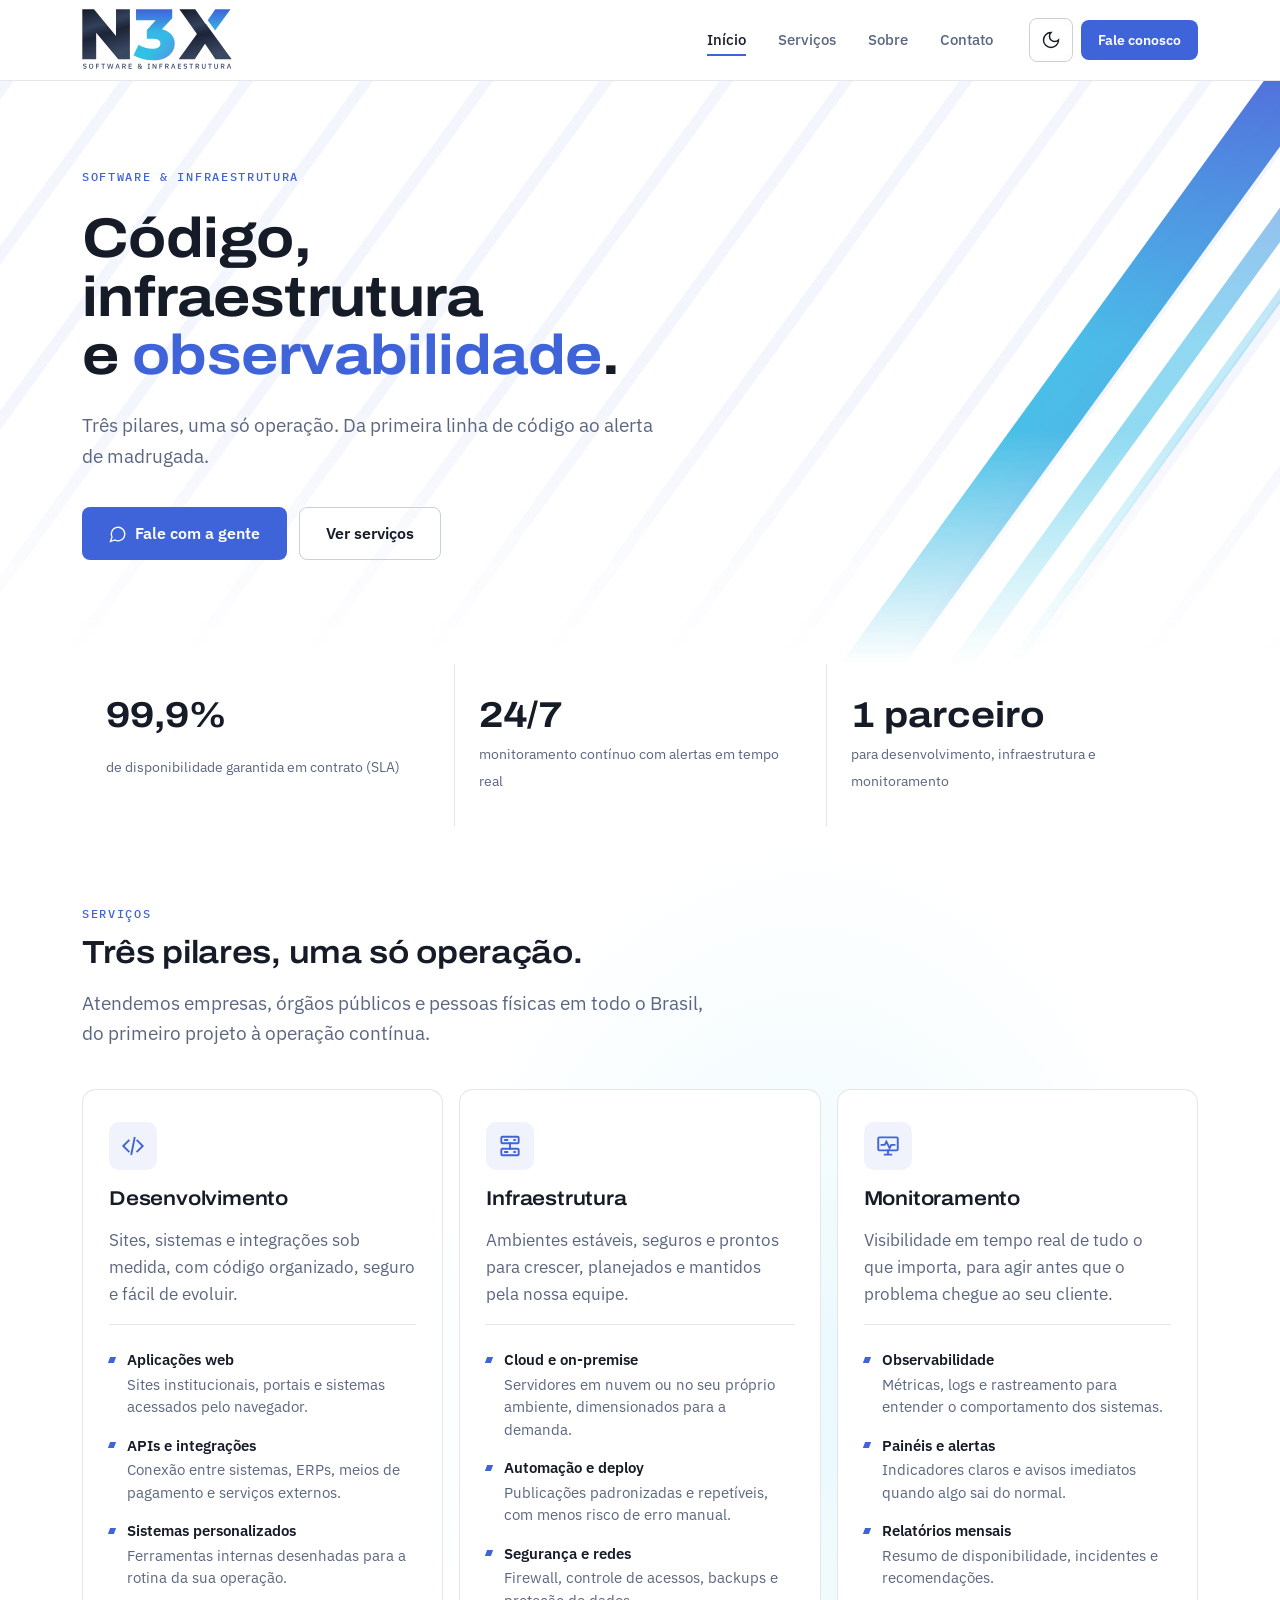
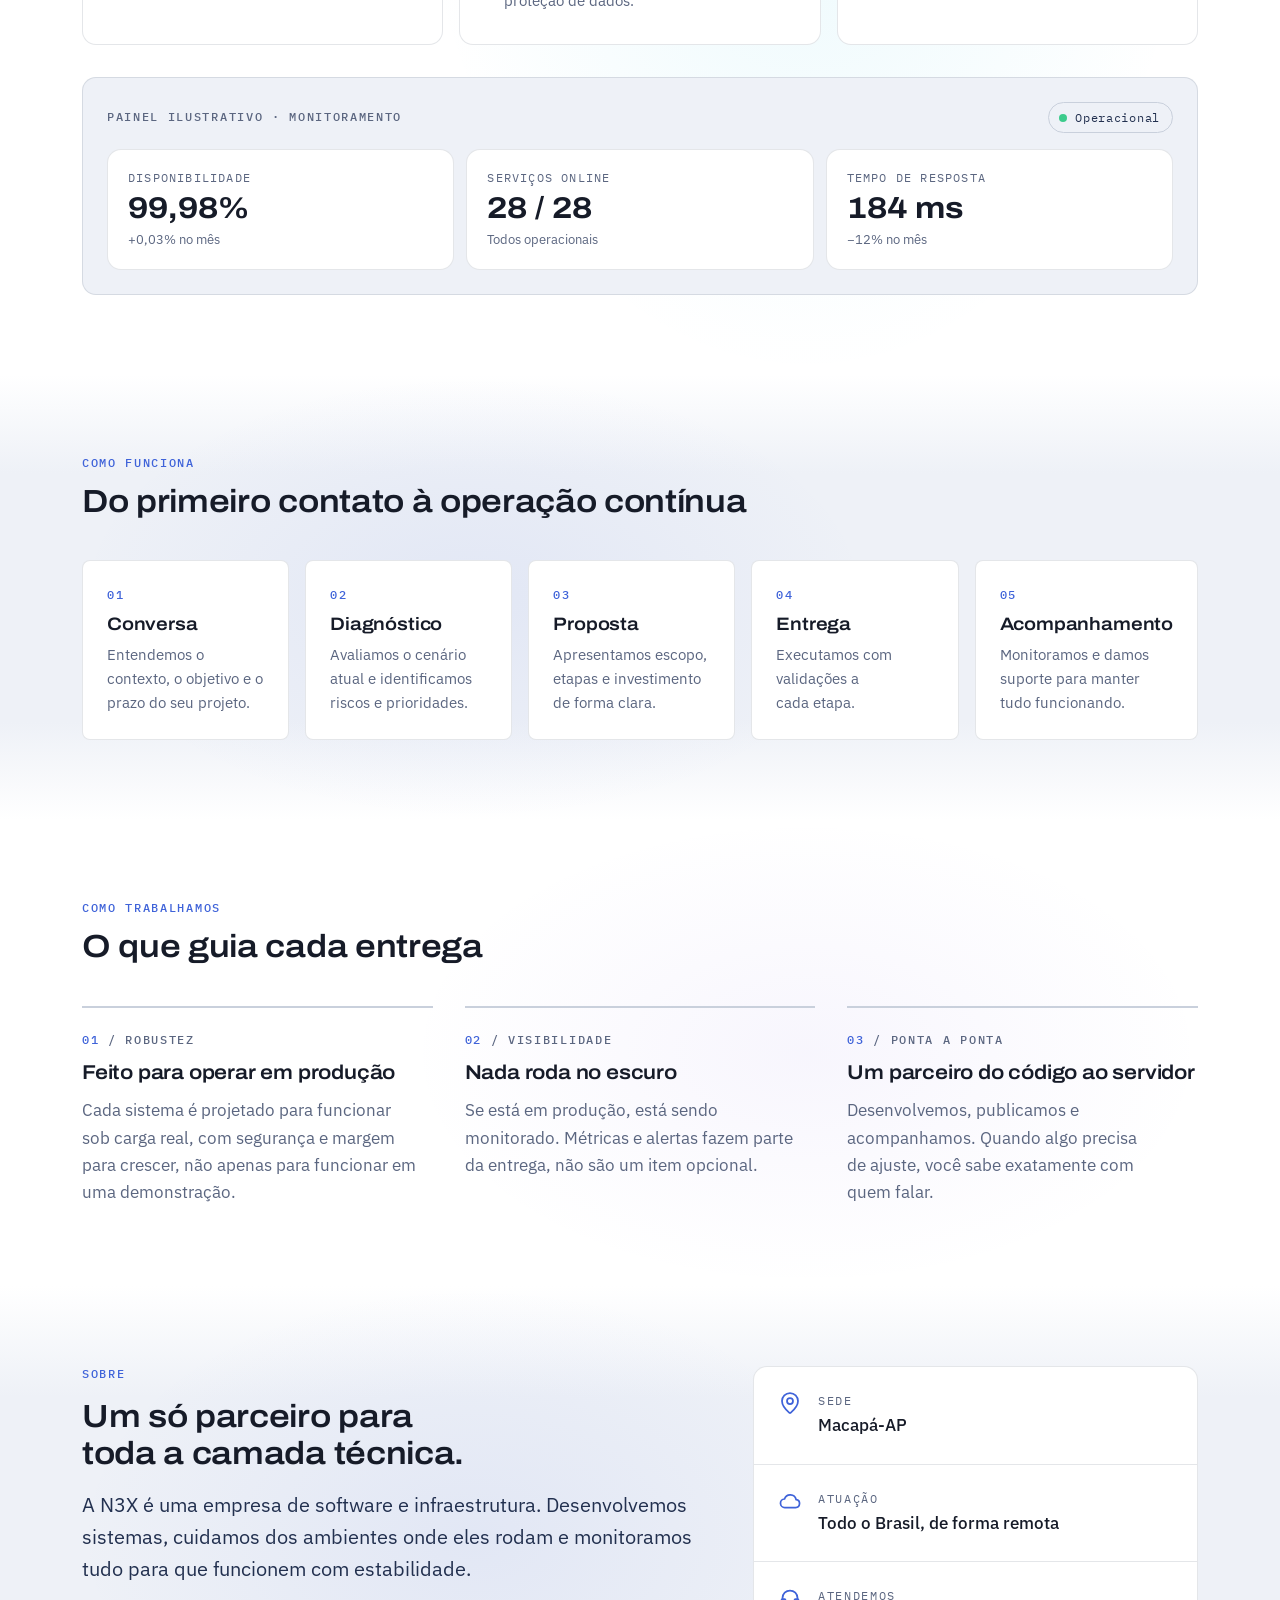
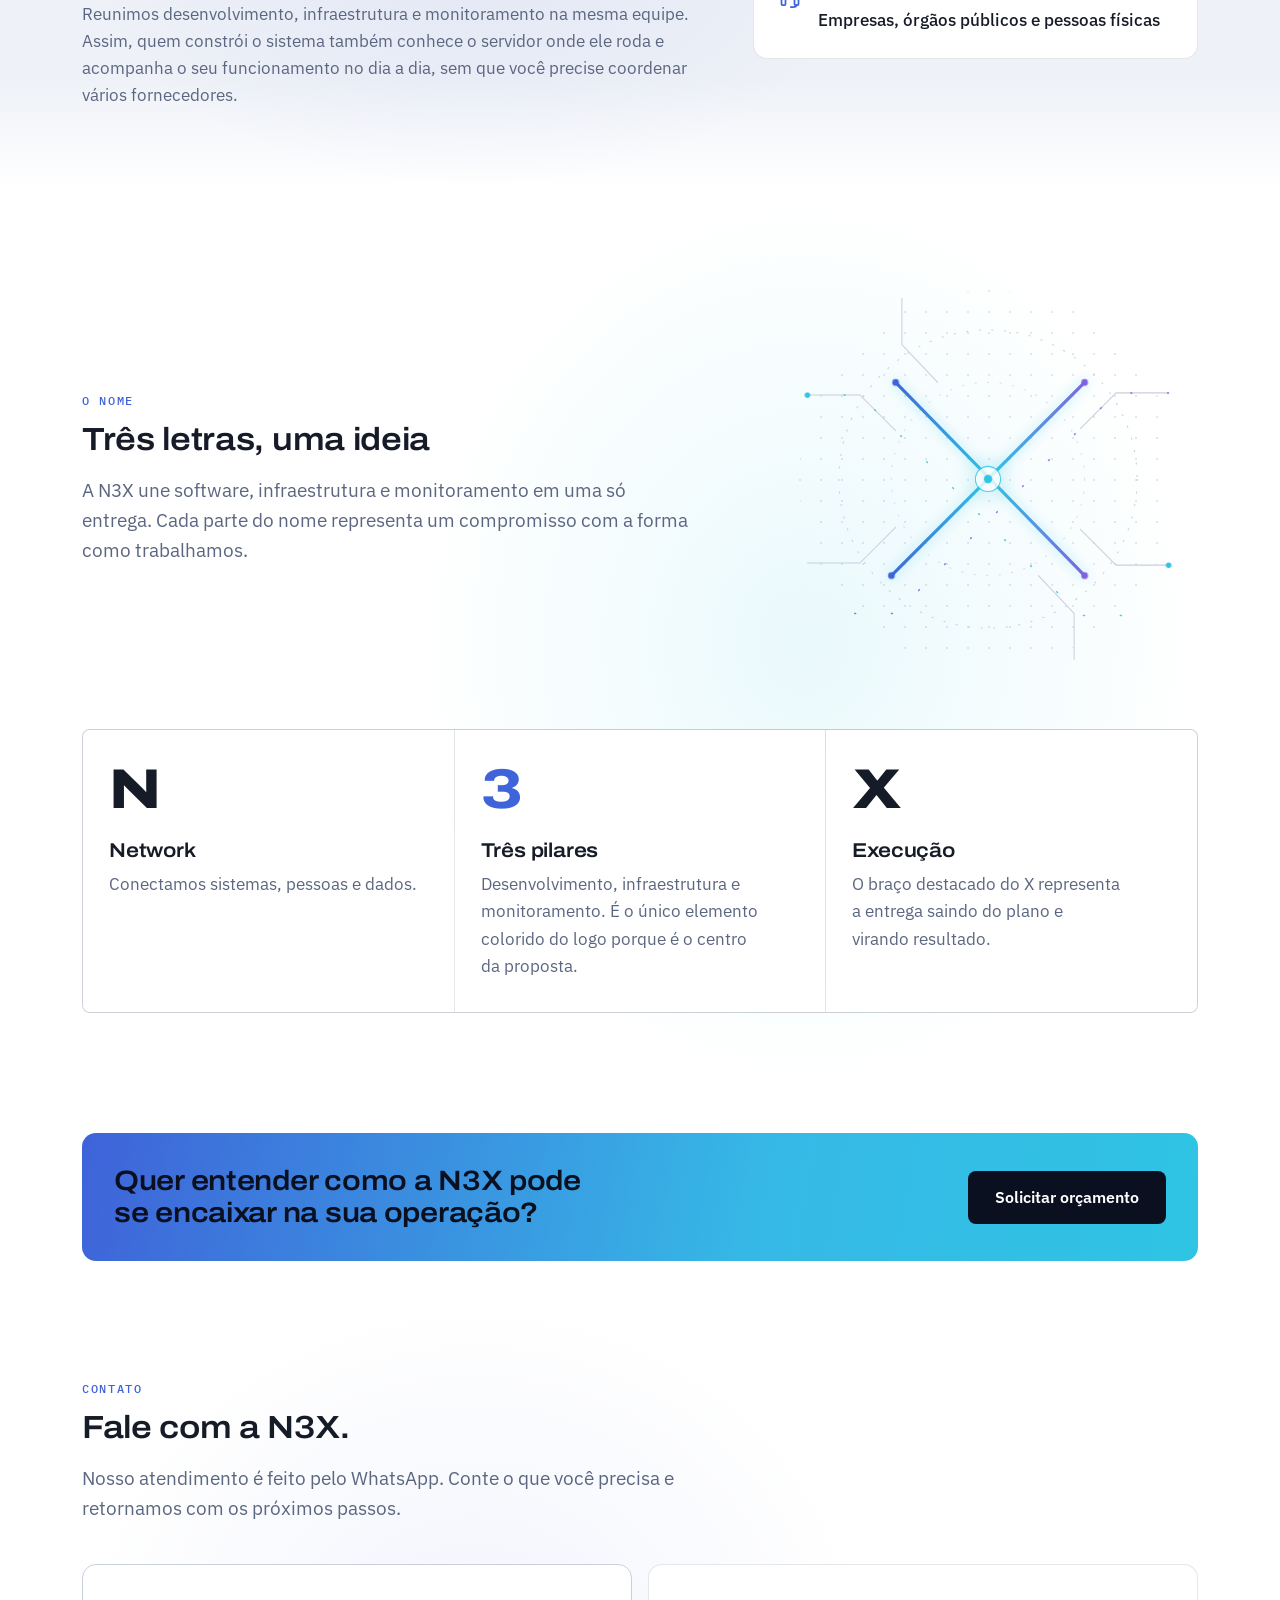
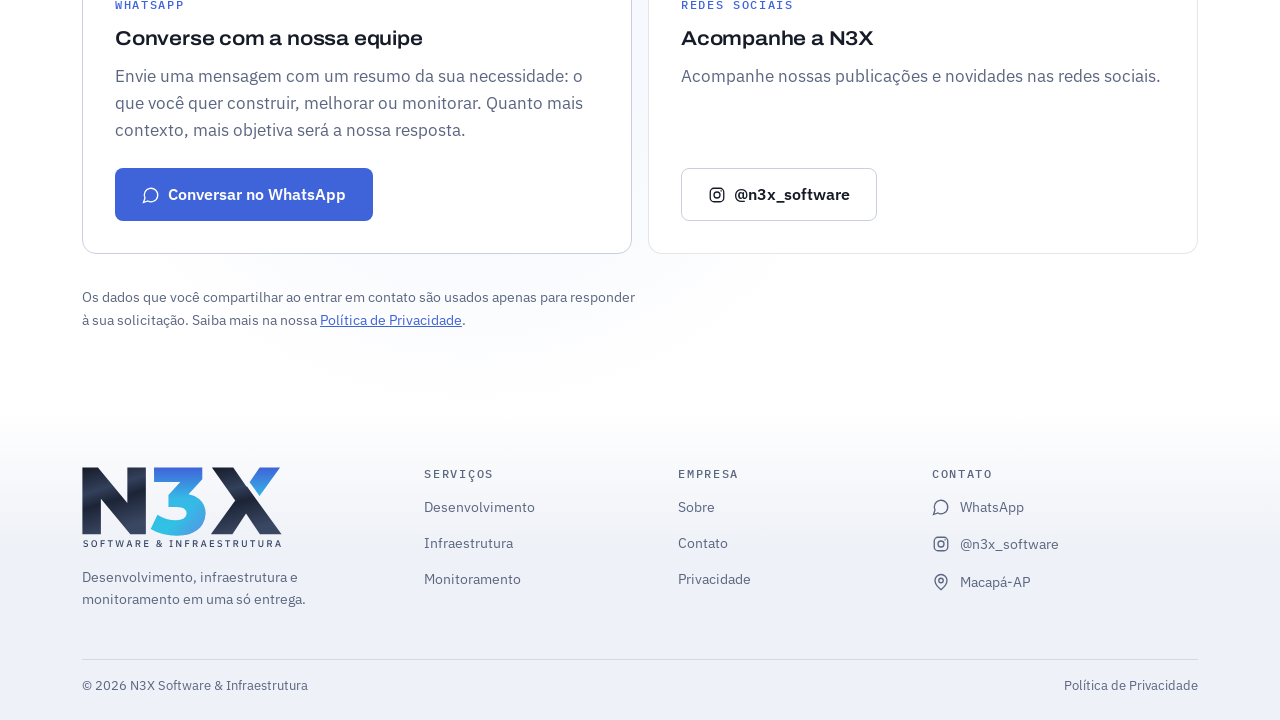
==== public/index.html @ c7a8db0a "Reduz logo do cabeçalho para 150px e o espaçamento entre seções Co-Authored-By: Claude Opus 5.5 <nor" ====
<!DOCTYPE html>
<html lang="pt-BR" data-theme="dark">
<head>
<meta charset="utf-8">
<meta name="viewport" content="width=device-width, initial-scale=1, viewport-fit=cover">
<title>N3X | Software &amp; Infraestrutura</title>
<meta name="description" content="Desenvolvimento de software, infraestrutura e monitoramento em uma só entrega. Atendemos empresas, órgãos públicos e pessoas físicas em todo o Brasil.">
<link rel="canonical" href="https://n3x.com.br/">
<meta property="og:url" content="https://n3x.com.br/">
<meta property="og:title" content="N3X | Software &amp; Infraestrutura">
<meta property="og:description" content="Código, infraestrutura e observabilidade. Três pilares, uma só operação.">
<!-- ▼ BLOCO: head -->
<meta name="theme-color" content="#161B28" media="(prefers-color-scheme: dark)">
<meta name="theme-color" content="#FFFFFF" media="(prefers-color-scheme: light)">
<meta property="og:type" content="website">
<meta property="og:locale" content="pt_BR">
<meta property="og:site_name" content="N3X Software &amp; Infraestrutura">
<meta property="og:image" content="https://n3x.com.br/assets/og/n3x-og.png">
<meta property="og:image:width" content="1200">
<meta property="og:image:height" content="630">
<meta property="og:image:alt" content="N3X Software &amp; Infraestrutura">
<meta name="twitter:card" content="summary_large_image">
<link rel="icon" href="assets/favicon/favicon.svg" type="image/svg+xml">
<link rel="icon" href="assets/favicon/favicon-32.png" sizes="32x32" type="image/png">
<link rel="icon" href="assets/favicon/favicon-16.png" sizes="16x16" type="image/png">
<link rel="apple-touch-icon" href="assets/favicon/favicon-180.png">
<link rel="manifest" href="site.webmanifest">
<link rel="preload" href="assets/fonts/archivo-latin-variable.woff2" as="font" type="font/woff2" crossorigin>
<link rel="preload" href="assets/fonts/ibm-plex-sans-latin-400.woff2" as="font" type="font/woff2" crossorigin>
<link rel="stylesheet" href="css/tokens.css?v=7">
<link rel="stylesheet" href="css/fonts.css?v=7">
<link rel="stylesheet" href="css/theme.css?v=7">
<link rel="stylesheet" href="css/base.css?v=7">
<link rel="stylesheet" href="css/components.css?v=7">
<link rel="stylesheet" href="css/pages.css?v=7">
<script src="js/tema-inicial.js?v=7"></script>
<script src="js/main.js?v=7" defer></script>
<!-- ▲ BLOCO: head -->
<script type="application/ld+json">
{
  "@context": "https://schema.org",
  "@type": "ProfessionalService",
  "name": "N3X Software & Infraestrutura",
  "alternateName": "N3X",
  "url": "https://n3x.com.br/",
  "logo": "https://n3x.com.br/assets/favicon/favicon-512.png",
  "image": "https://n3x.com.br/assets/og/n3x-og.png",
  "description": "Desenvolvimento de software, infraestrutura e monitoramento em uma só entrega.",
  "telephone": "+55-96-99187-8067",
  "address": {
    "@type": "PostalAddress",
    "addressLocality": "Macapá",
    "addressRegion": "AP",
    "addressCountry": "BR"
  },
  "areaServed": { "@type": "Country", "name": "Brasil" },
  "sameAs": ["https://www.instagram.com/n3x_software/"],
  "contactPoint": {
    "@type": "ContactPoint",
    "telephone": "+55-96-99187-8067",
    "contactType": "customer service",
    "availableLanguage": "Portuguese"
  }
}
</script>
</head>
<body>

<a class="pular-conteudo" href="#conteudo">Pular para o conteúdo</a>

<!-- ▼ BLOCO: cabecalho (em outras páginas, os links "#..." viram "index.html#...") -->
<!-- Ícones N3X: grade 24px, traço 1,75px, pontas retas (manual). Embutidos no
     HTML para funcionar também ao abrir o arquivo direto no navegador.
     Oficiais: desenvolvimento, infraestrutura, monitoramento, seguranca, nuvem,
     suporte. Demais: Lucide no mesmo padrão.
     Uso: <svg class="icone" aria-hidden="true"><use href="#i-nome"/></svg> -->
<svg xmlns="http://www.w3.org/2000/svg" hidden aria-hidden="true">
  <symbol id="i-desenvolvimento" viewBox="0 0 24 24"><path d="M8 7 3 12l5 5M16 7l5 5-5 5M13.5 4.5l-3 15"/></symbol>
  <symbol id="i-infraestrutura" viewBox="0 0 24 24"><rect x="4" y="3.5" width="16" height="6" rx="1"/><rect x="4" y="14.5" width="16" height="6" rx="1"/><path d="M7.5 6.5h2M7.5 17.5h2M16 6.5h.5M16 17.5h.5M12 9.5v5"/></symbol>
  <symbol id="i-monitoramento" viewBox="0 0 24 24"><rect x="3" y="4" width="18" height="12" rx="1"/><path d="M6 11h3l1.5-3 3 6 1.5-3h3M9 20h6M12 16v4"/></symbol>
  <symbol id="i-seguranca" viewBox="0 0 24 24"><path d="M12 3 5 6v5.5c0 4.2 3 7.6 7 9.5 4-1.9 7-5.3 7-9.5V6l-7-3Z"/><path d="m9 12 2.2 2.2L15.5 10"/></symbol>
  <symbol id="i-nuvem" viewBox="0 0 24 24"><path d="M7 18.5h10.5a4 4 0 0 0 .6-7.96A6 6 0 0 0 6.5 10a4.25 4.25 0 0 0 .5 8.5Z"/></symbol>
  <symbol id="i-suporte" viewBox="0 0 24 24"><path d="M4.5 13v-1a7.5 7.5 0 0 1 15 0v1"/><rect x="3.5" y="13" width="4" height="6" rx="1"/><rect x="16.5" y="13" width="4" height="6" rx="1"/><path d="M18.5 19c0 1.5-1.5 2-3.5 2h-2"/></symbol>
  <symbol id="i-mensagem" viewBox="0 0 24 24"><path d="M7.9 20A9 9 0 1 0 4 16.1L2 22Z"/></symbol>
  <symbol id="i-instagram" viewBox="0 0 24 24"><rect x="3" y="3" width="18" height="18" rx="5"/><circle cx="12" cy="12" r="4"/><path d="M17.5 6.5h.01"/></symbol>
  <symbol id="i-local" viewBox="0 0 24 24"><path d="M20 10c0 5-5.5 10.2-7.4 11.8a1 1 0 0 1-1.2 0C9.5 20.2 4 15 4 10a8 8 0 0 1 16 0Z"/><circle cx="12" cy="10" r="3"/></symbol>
  <symbol id="i-seta" viewBox="0 0 24 24"><path d="M5 12h14M13 6l6 6-6 6"/></symbol>
  <symbol id="i-seta-externa" viewBox="0 0 24 24"><path d="M7 17 17 7M8 7h9v9"/></symbol>
  <symbol id="i-menu" viewBox="0 0 24 24"><path d="M4 6h16M4 12h16M4 18h16"/></symbol>
  <symbol id="i-fechar" viewBox="0 0 24 24"><path d="M18 6 6 18M6 6l12 12"/></symbol>
  <symbol id="i-sol" viewBox="0 0 24 24"><circle cx="12" cy="12" r="4"/><path d="M12 2v2M12 20v2M4.9 4.9l1.4 1.4M17.7 17.7l1.4 1.4M2 12h2M20 12h2M6.3 17.7l-1.4 1.4M19.1 4.9l-1.4 1.4"/></symbol>
  <symbol id="i-lua" viewBox="0 0 24 24"><path d="M12 3a6 6 0 0 0 9 9 9 9 0 1 1-9-9Z"/></symbol>
  <symbol id="i-check" viewBox="0 0 24 24"><path d="M20 6 9 17l-5-5"/></symbol>
</svg>

<header class="cabecalho">
  <div class="container cabecalho__barra">
    <a class="marca" href="#inicio" aria-label="N3X, início">
      <img class="logo-escuro" src="assets/logo/n3x-logo-principal-fundo-escuro.svg" alt="" width="150" height="62">
      <img class="logo-claro" src="assets/logo/n3x-logo-principal-fundo-claro.svg" alt="" width="150" height="62">
    </a>
    <nav class="nav" id="navegacao" aria-label="Principal">
      <ul class="nav__lista">
        <li><a class="nav__link" href="#inicio">Início</a></li>
        <li><a class="nav__link" href="#servicos">Serviços</a></li>
        <li><a class="nav__link" href="#sobre">Sobre</a></li>
        <li><a class="nav__link" href="#contato">Contato</a></li>
      </ul>
    </nav>
    <div class="cabecalho__acoes">
      <button class="botao-icone botao-tema" type="button" data-botao-tema aria-label="Alternar tema" hidden>
        <svg class="icone icone-sol" aria-hidden="true"><use href="#i-sol"/></svg>
        <svg class="icone icone-lua" aria-hidden="true"><use href="#i-lua"/></svg>
      </button>
      <a class="btn btn--primario btn--sm cabecalho__cta" href="https://wa.me/5596991878067?text=Ol%C3%A1%21%20Vim%20pelo%20site%20da%20N3X%20e%20gostaria%20de%20conversar%20sobre%20um%20projeto." target="_blank" rel="noopener">Fale conosco</a>
      <button class="botao-icone botao-menu" type="button" data-botao-menu aria-controls="navegacao" aria-expanded="false" aria-label="Abrir menu">
        <svg class="icone icone-menu" aria-hidden="true"><use href="#i-menu"/></svg>
        <svg class="icone icone-fechar" aria-hidden="true"><use href="#i-fechar"/></svg>
      </button>
    </div>
  </div>
</header>
<!-- ▲ BLOCO: cabecalho -->

<main id="conteudo">

  <!-- ================================================================
       INÍCIO — texto e composição do banner do kit digital
       ================================================================ -->
  <section class="hero grafismo" id="inicio" aria-labelledby="hero-titulo">
    <div class="container">
      <div class="hero__conteudo">
        <span class="rotulo">Software &amp; Infraestrutura</span>
        <h1 id="hero-titulo">Código, infraestrutura e <em>observabilidade</em>.</h1>
        <p class="lede">Três pilares, uma só operação. Da primeira linha de código ao alerta de madrugada.</p>
        <div class="acoes">
          <a class="btn btn--primario btn--lg" href="https://wa.me/5596991878067?text=Ol%C3%A1%21%20Vim%20pelo%20site%20da%20N3X%20e%20gostaria%20de%20conversar%20sobre%20um%20projeto." target="_blank" rel="noopener">
            <svg class="icone" aria-hidden="true"><use href="#i-mensagem"/></svg>
            Fale com a gente
          </a>
          <a class="btn btn--secundario btn--lg" href="#servicos">Ver serviços</a>
        </div>
      </div>
    </div>
  </section>

  <!-- DESTAQUES — os dois primeiros são dados de demonstração (docs/decisoes.md) -->
  <section class="destaques-secao" aria-label="Destaques">
    <div class="container">
      <dl class="destaques">
        <div class="destaque" data-demo>
          <dt class="sr-only">Disponibilidade</dt>
          <dd><b>99,9%</b></dd>
          <dd><span>de disponibilidade garantida em contrato (SLA)</span></dd>
        </div>
        <div class="destaque" data-demo>
          <dt class="sr-only">Monitoramento</dt>
          <dd><b>24/7</b></dd>
          <dd><span>monitoramento contínuo com alertas em tempo real</span></dd>
        </div>
        <div class="destaque">
          <dt class="sr-only">Atendimento</dt>
          <dd><b>1 parceiro</b></dd>
          <dd><span>para desenvolvimento, infraestrutura e monitoramento</span></dd>
        </div>
      </dl>
    </div>
  </section>

  <!-- ================================================================
       SERVIÇOS — cards do kit digital com a descrição de cada item
       ================================================================ -->
  <section class="secao" id="servicos" aria-labelledby="servicos-titulo" data-luz="direita">
    <div class="container">
      <div class="secao-cab" data-revelar>
        <span class="rotulo">Serviços</span>
        <h2 id="servicos-titulo">Três pilares, uma só operação.</h2>
        <p class="lede">Atendemos empresas, órgãos públicos e pessoas físicas em todo o Brasil, do primeiro projeto à operação contínua.</p>
      </div>

      <div class="cards-servico" data-revelar>
        <article class="card-servico" id="desenvolvimento" aria-labelledby="desenvolvimento-titulo">
          <span class="icone-caixa"><svg class="icone" aria-hidden="true"><use href="#i-desenvolvimento"/></svg></span>
          <h3 id="desenvolvimento-titulo">Desenvolvimento</h3>
          <p>Sites, sistemas e integrações sob medida, com código organizado, seguro e fácil de evoluir.</p>
          <ul class="lista-servico">
            <li><b>Aplicações web</b>Sites institucionais, portais e sistemas acessados pelo navegador.</li>
            <li><b>APIs e integrações</b>Conexão entre sistemas, ERPs, meios de pagamento e serviços externos.</li>
            <li><b>Sistemas personalizados</b>Ferramentas internas desenhadas para a rotina da sua operação.</li>
          </ul>
        </article>

        <article class="card-servico" id="infraestrutura" aria-labelledby="infraestrutura-titulo">
          <span class="icone-caixa"><svg class="icone" aria-hidden="true"><use href="#i-infraestrutura"/></svg></span>
          <h3 id="infraestrutura-titulo">Infraestrutura</h3>
          <p>Ambientes estáveis, seguros e prontos para crescer, planejados e mantidos pela nossa equipe.</p>
          <ul class="lista-servico">
            <li><b>Cloud e on-premise</b>Servidores em nuvem ou no seu próprio ambiente, dimensionados para a demanda.</li>
            <li><b>Automação e deploy</b>Publicações padronizadas e repetíveis, com menos risco de erro manual.</li>
            <li><b>Segurança e redes</b>Firewall, controle de acessos, backups e proteção de dados.</li>
          </ul>
        </article>

        <article class="card-servico" id="monitoramento" aria-labelledby="monitoramento-titulo">
          <span class="icone-caixa"><svg class="icone" aria-hidden="true"><use href="#i-monitoramento"/></svg></span>
          <h3 id="monitoramento-titulo">Monitoramento</h3>
          <p>Visibilidade em tempo real de tudo o que importa, para agir antes que o problema chegue ao seu cliente.</p>
          <ul class="lista-servico">
            <li><b>Observabilidade</b>Métricas, logs e rastreamento para entender o comportamento dos sistemas.</li>
            <li><b>Painéis e alertas</b>Indicadores claros e avisos imediatos quando algo sai do normal.</li>
            <li data-demo><b>Relatórios mensais</b>Resumo de disponibilidade, incidentes e recomendações.</li>
          </ul>
        </article>
      </div>

      <!-- Painel ilustrativo — dados de demonstração (docs/decisoes.md) -->
      <figure class="painel-demo painel-demo--servicos" data-revelar data-demo aria-labelledby="painel-legenda">
        <div class="painel-demo__cab">
          <span class="rotulo" id="painel-legenda">Painel ilustrativo · Monitoramento</span>
          <span class="status">Operacional</span>
        </div>
        <div class="painel-demo__metricas">
          <div class="metrica"><span>Disponibilidade</span><b>99,98%</b><small>+0,03% no mês</small></div>
          <div class="metrica"><span>Serviços online</span><b>28 / 28</b><small>Todos operacionais</small></div>
          <div class="metrica"><span>Tempo de resposta</span><b>184 ms</b><small>−12% no mês</small></div>
        </div>
      </figure>
    </div>
  </section>

  <!-- COMO FUNCIONA -->
  <section class="secao secao--alt" id="processo" aria-labelledby="processo-titulo" data-luz="esquerda">
    <div class="container">
      <div class="secao-cab" data-revelar>
        <span class="rotulo">Como funciona</span>
        <h2 id="processo-titulo">Do primeiro contato à operação contínua</h2>
      </div>
      <ol class="passos" data-revelar>
        <li class="passo"><h3>Conversa</h3><p>Entendemos o contexto, o objetivo e o prazo do seu projeto.</p></li>
        <li class="passo"><h3>Diagnóstico</h3><p>Avaliamos o cenário atual e identificamos riscos e prioridades.</p></li>
        <li class="passo"><h3>Proposta</h3><p>Apresentamos escopo, etapas e investimento de forma clara.</p></li>
        <li class="passo"><h3>Entrega</h3><p>Executamos com validações a cada etapa.</p></li>
        <li class="passo"><h3>Acompanhamento</h3><p>Monitoramos e damos suporte para manter tudo funcionando.</p></li>
      </ol>
    </div>
  </section>

  <!-- COMO TRABALHAMOS -->
  <section class="secao" aria-labelledby="principios-titulo" data-luz="direita-lilas">
    <div class="container">
      <div class="secao-cab" data-revelar>
        <span class="rotulo">Como trabalhamos</span>
        <h2 id="principios-titulo">O que guia cada entrega</h2>
      </div>

      <div class="principios">
        <article class="principio" data-revelar>
          <span class="rotulo"><b>01</b> / Robustez</span>
          <h3>Feito para operar em produção</h3>
          <p>Cada sistema é projetado para funcionar sob carga real, com segurança e margem para crescer, não apenas para funcionar em uma demonstração.</p>
        </article>
        <article class="principio" data-revelar>
          <span class="rotulo"><b>02</b> / Visibilidade</span>
          <h3>Nada roda no escuro</h3>
          <p>Se está em produção, está sendo monitorado. Métricas e alertas fazem parte da entrega, não são um item opcional.</p>
        </article>
        <article class="principio" data-revelar>
          <span class="rotulo"><b>03</b> / Ponta a ponta</span>
          <h3>Um parceiro do código ao servidor</h3>
          <p>Desenvolvemos, publicamos e acompanhamos. Quando algo precisa de ajuste, você sabe exatamente com quem falar.</p>
        </article>
      </div>
    </div>
  </section>

  <!-- CLIENTES — oculta até existirem logos. Para ativar, ver README.md > "Clientes". -->
  <section class="secao" id="clientes" aria-labelledby="clientes-titulo" hidden>
    <div class="container">
      <div class="secao-cab" data-revelar>
        <span class="rotulo">Clientes</span>
        <h2 id="clientes-titulo">Quem confia na N3X</h2>
      </div>
      <ul class="clientes" data-revelar>
        <!-- <li><img src="assets/clientes/nome-do-cliente.svg" alt="Nome do cliente" width="140" height="48" loading="lazy"></li> -->
      </ul>
    </div>
  </section>

  <!-- ================================================================
       SOBRE
       ================================================================ -->
  <section class="secao secao--alt" id="sobre" aria-labelledby="sobre-titulo" data-luz="esquerda">
    <div class="container sobre">
      <div class="prosa-curta" data-revelar>
        <span class="rotulo">Sobre</span>
        <h2 id="sobre-titulo">Um só parceiro para toda a camada técnica.</h2>
        <p>A N3X é uma empresa de software e infraestrutura. Desenvolvemos sistemas, cuidamos dos ambientes onde eles rodam e monitoramos tudo para que funcionem com estabilidade.</p>
        <p>Reunimos desenvolvimento, infraestrutura e monitoramento na mesma equipe. Assim, quem constrói o sistema também conhece o servidor onde ele roda e acompanha o seu funcionamento no dia a dia, sem que você precise coordenar vários fornecedores.</p>
      </div>

      <dl class="fatos" data-revelar>
        <div class="fato">
          <svg class="icone" aria-hidden="true"><use href="#i-local"/></svg>
          <dt>Sede</dt>
          <dd>Macapá-AP</dd>
        </div>
        <div class="fato">
          <svg class="icone" aria-hidden="true"><use href="#i-nuvem"/></svg>
          <dt>Atuação</dt>
          <dd>Todo o Brasil, de forma remota</dd>
        </div>
        <div class="fato">
          <svg class="icone" aria-hidden="true"><use href="#i-suporte"/></svg>
          <dt>Atendemos</dt>
          <dd>Empresas, órgãos públicos e pessoas físicas</dd>
        </div>
      </dl>
    </div>
  </section>

  <!-- O NOME — conceito do manual da marca + símbolo X animado -->
  <section class="secao" id="nome" aria-labelledby="nome-titulo" data-luz="direita">
    <div class="container">
      <div class="nome-topo">
        <div class="secao-cab" data-revelar>
          <span class="rotulo">O nome</span>
          <h2 id="nome-titulo">Três letras, uma ideia</h2>
          <p class="lede">A N3X une software, infraestrutura e monitoramento em uma só entrega. Cada parte do nome representa um compromisso com a forma como trabalhamos.</p>
        </div>

        <!-- Símbolo X: malha de conexões que se resolve no X (execução).
             Animação só começa quando a seção fica visível; desativada com
             "reduzir movimento". Estilos em components.css > SÍMBOLO X. -->
        <figure class="simbolo-x" data-revelar aria-hidden="true">
          <svg viewBox="0 0 400 400">
            <defs>
              <linearGradient id="sx-degrade-a" x1="105" y1="105" x2="295" y2="295" gradientUnits="userSpaceOnUse">
                <stop offset="0" class="sx-cor-azul"/>
                <stop offset=".5" class="sx-cor-ciano"/>
                <stop offset="1" class="sx-cor-lilas"/>
              </linearGradient>
              <linearGradient id="sx-degrade-b" x1="295" y1="105" x2="105" y2="295" gradientUnits="userSpaceOnUse">
                <stop offset="0" class="sx-cor-lilas"/>
                <stop offset=".5" class="sx-cor-ciano"/>
                <stop offset="1" class="sx-cor-azul"/>
              </linearGradient>
              <pattern id="sx-pontos" width="20" height="20" patternUnits="userSpaceOnUse">
                <circle class="sx-ponto" cx="1" cy="1" r="1"/>
              </pattern>
              <filter id="sx-desfoque" x="-60%" y="-60%" width="220%" height="220%">
                <feGaussianBlur stdDeviation="5"/>
              </filter>
            </defs>

            <rect class="sx-grade" x="20" y="20" width="360" height="360" rx="180" fill="url(#sx-pontos)"/>
            <circle class="sx-orbita sx-orbita--externa" cx="200" cy="200" r="142"/>
            <circle class="sx-orbita sx-orbita--interna" cx="200" cy="200" r="92"/>

            <!-- circuitos externos conectam a malha ao núcleo -->
            <path class="sx-linha sx-malha" d="M28 120 H78 L112 154"/>
            <path class="sx-linha sx-malha" d="M372 118 H322 L288 152"/>
            <path class="sx-linha sx-malha" d="M28 280 H78 L112 246"/>
            <path class="sx-linha sx-malha" d="M372 282 H322 L288 248"/>
            <path class="sx-linha sx-malha" d="M118 28 V72 L152 108"/>
            <path class="sx-linha sx-malha" d="M282 372 V328 L248 292"/>

            <!-- sinais percorrem dois circuitos em sentidos opostos -->
            <path class="sx-sinal sx-sinal--1" d="M28 120 H78 L112 154 L200 242 L288 330 H350"/>
            <path class="sx-sinal sx-sinal--2" d="M372 118 H322 L288 152 L200 240 L112 328 H50"/>

            <!-- X central com dupla camada para profundidade -->
            <path class="sx-brilho" d="M112 108 L292 292"/>
            <path class="sx-brilho" d="M292 108 L108 292"/>
            <path class="sx-linha sx-x sx-x--a" d="M112 108 L292 292"/>
            <path class="sx-linha sx-x sx-x--b" d="M292 108 L108 292"/>

            <circle class="sx-halo" cx="200" cy="200" r="24"/>
            <circle class="sx-anel" cx="200" cy="200" r="12"/>
            <circle class="sx-no sx-no--ciano sx-no--5" cx="200" cy="200" r="4"/>

            <!-- nós nos pontos de conexão -->
            <circle class="sx-no sx-no--azul sx-no--1" cx="112" cy="108" r="3.2"/>
            <circle class="sx-no sx-no--lilas sx-no--2" cx="292" cy="108" r="3.2"/>
            <circle class="sx-no sx-no--lilas sx-no--3" cx="292" cy="292" r="3.2"/>
            <circle class="sx-no sx-no--azul sx-no--4" cx="108" cy="292" r="3.2"/>
            <circle class="sx-no sx-no--ciano sx-no--6" cx="28" cy="120" r="2.6"/>
            <circle class="sx-no sx-no--ciano sx-no--7" cx="372" cy="282" r="2.6"/>
          </svg>
        </figure>
      </div>

      <div class="conceito" data-revelar>
        <div class="conceito__item">
          <span class="conceito__letra" aria-hidden="true">N</span>
          <h3>Network</h3>
          <p>Conectamos sistemas, pessoas e dados.</p>
        </div>
        <div class="conceito__item">
          <span class="conceito__letra conceito__letra--destaque" aria-hidden="true">3</span>
          <h3>Três pilares</h3>
          <p>Desenvolvimento, infraestrutura e monitoramento. É o único elemento colorido do logo porque é o centro da proposta.</p>
        </div>
        <div class="conceito__item">
          <span class="conceito__letra" aria-hidden="true">X</span>
          <h3>Execução</h3>
          <p>O braço destacado do X representa a entrega saindo do plano e virando resultado.</p>
        </div>
      </div>
    </div>
  </section>

  <!-- FAIXA DE CHAMADA -->
  <section class="secao secao--faixa" aria-label="Orçamento">
    <div class="container">
      <div class="faixa" data-revelar>
        <h2>Quer entender como a N3X pode se encaixar na sua operação?</h2>
        <a class="btn btn--lg" href="https://wa.me/5596991878067?text=Ol%C3%A1%21%20Vim%20pelo%20site%20da%20N3X%20e%20gostaria%20de%20fazer%20um%20or%C3%A7amento." target="_blank" rel="noopener">Solicitar orçamento</a>
      </div>
    </div>
  </section>

  <!-- ================================================================
       CONTATO
       ================================================================ -->
  <section class="secao" id="contato" aria-labelledby="contato-titulo" data-luz="esquerda">
    <div class="container">
      <div class="secao-cab" data-revelar>
        <span class="rotulo">Contato</span>
        <h2 id="contato-titulo">Fale com a N3X.</h2>
        <p class="lede">Nosso atendimento é feito pelo WhatsApp. Conte o que você precisa e retornamos com os próximos passos.</p>
      </div>

      <div class="contato">
        <div class="contato__card contato__card--destaque" data-revelar>
          <span class="rotulo">WhatsApp</span>
          <h3>Converse com a nossa equipe</h3>
          <p>Envie uma mensagem com um resumo da sua necessidade: o que você quer construir, melhorar ou monitorar. Quanto mais contexto, mais objetiva será a nossa resposta.</p>
          <div class="acoes">
            <a class="btn btn--primario btn--lg" href="https://wa.me/5596991878067?text=Ol%C3%A1%21%20Vim%20pelo%20site%20da%20N3X%20e%20gostaria%20de%20conversar%20sobre%20um%20projeto." target="_blank" rel="noopener">
              <svg class="icone" aria-hidden="true"><use href="#i-mensagem"/></svg>
              Conversar no WhatsApp
            </a>
          </div>
        </div>

        <div class="contato__card" data-revelar>
          <span class="rotulo">Redes sociais</span>
          <h3>Acompanhe a N3X</h3>
          <p>Acompanhe nossas publicações e novidades nas redes sociais.</p>
          <div class="acoes">
            <a class="btn btn--secundario btn--lg" href="https://www.instagram.com/n3x_software/" target="_blank" rel="noopener">
              <svg class="icone" aria-hidden="true"><use href="#i-instagram"/></svg>
              @n3x_software
            </a>
            <!-- REDES FUTURAS: descomente e preencha o link (ver README.md > "Redes sociais")
            <a class="btn btn--secundario btn--lg" href="URL_LINKEDIN" target="_blank" rel="noopener">LinkedIn</a>
            <a class="btn btn--secundario btn--lg" href="URL_FACEBOOK" target="_blank" rel="noopener">Facebook</a>
            <a class="btn btn--secundario btn--lg" href="URL_TIKTOK" target="_blank" rel="noopener">TikTok</a>
            -->
          </div>
        </div>
      </div>

      <p class="aviso-privacidade">Os dados que você compartilhar ao entrar em contato são usados apenas para responder à sua solicitação. Saiba mais na nossa <a href="privacidade.html">Política de Privacidade</a>.</p>
    </div>
  </section>

</main>

<!-- ▼ BLOCO: rodape (em outras páginas, os links "#..." viram "index.html#...") -->
<footer class="rodape">
  <div class="container">
    <div class="rodape__colunas">
      <div class="rodape__marca">
        <a href="#inicio" aria-label="N3X Software e Infraestrutura, início">
          <img class="logo-escuro" src="assets/logo/n3x-logo-principal-fundo-escuro.svg" alt="" width="200" height="83" loading="lazy">
          <img class="logo-claro" src="assets/logo/n3x-logo-principal-fundo-claro.svg" alt="" width="200" height="83" loading="lazy">
        </a>
        <p>Desenvolvimento, infraestrutura e monitoramento em uma só entrega.</p>
      </div>

      <nav aria-labelledby="rodape-servicos">
        <h2 id="rodape-servicos">Serviços</h2>
        <ul class="lista-links">
          <li><a href="#desenvolvimento">Desenvolvimento</a></li>
          <li><a href="#infraestrutura">Infraestrutura</a></li>
          <li><a href="#monitoramento">Monitoramento</a></li>
        </ul>
      </nav>

      <nav aria-labelledby="rodape-empresa">
        <h2 id="rodape-empresa">Empresa</h2>
        <ul class="lista-links">
          <li><a href="#sobre">Sobre</a></li>
          <li><a href="#contato">Contato</a></li>
          <li><a href="privacidade.html">Privacidade</a></li>
        </ul>
      </nav>

      <div>
        <h2>Contato</h2>
        <ul class="lista-links">
          <li><a href="https://wa.me/5596991878067?text=Ol%C3%A1%21%20Vim%20pelo%20site%20da%20N3X%20e%20gostaria%20de%20conversar%20sobre%20um%20projeto." target="_blank" rel="noopener"><svg class="icone" aria-hidden="true"><use href="#i-mensagem"/></svg>WhatsApp</a></li>
          <li><a href="https://www.instagram.com/n3x_software/" target="_blank" rel="noopener"><svg class="icone" aria-hidden="true"><use href="#i-instagram"/></svg>@n3x_software</a></li>
          <!-- REDES FUTURAS: descomente e preencha o link (ver README.md > "Redes sociais")
          <li><a href="URL_LINKEDIN" target="_blank" rel="noopener"><svg class="icone" aria-hidden="true"><use href="#i-seta-externa"/></svg>LinkedIn</a></li>
          <li><a href="URL_FACEBOOK" target="_blank" rel="noopener"><svg class="icone" aria-hidden="true"><use href="#i-seta-externa"/></svg>Facebook</a></li>
          <li><a href="URL_TIKTOK" target="_blank" rel="noopener"><svg class="icone" aria-hidden="true"><use href="#i-seta-externa"/></svg>TikTok</a></li>
          -->
          <li><span><svg class="icone" aria-hidden="true"><use href="#i-local"/></svg>Macapá-AP</span></li>
        </ul>
      </div>
    </div>

    <div class="rodape__base">
      <span>© 2026 N3X Software &amp; Infraestrutura</span>
      <a href="privacidade.html">Política de Privacidade</a>
    </div>
  </div>
</footer>

<div class="barra-whatsapp">
  <a class="btn btn--primario btn--bloco" href="https://wa.me/5596991878067?text=Ol%C3%A1%21%20Vim%20pelo%20site%20da%20N3X%20e%20gostaria%20de%20conversar%20sobre%20um%20projeto." target="_blank" rel="noopener">
    <svg class="icone" aria-hidden="true"><use href="#i-mensagem"/></svg>
    Fale conosco no WhatsApp
  </a>
</div>
<!-- ▲ BLOCO: rodape -->

</body>
</html>
---- public/css/tokens.css ----
/* N3X · tokens de marca (v1.0, setembro de 2026)
   Fontes: Archivo (títulos), IBM Plex Sans (texto), IBM Plex Mono (dados).
   <link href="https://fonts.googleapis.com/css2?family=Archivo:wdth,wght@100..125,400..800&family=IBM+Plex+Mono:wght@400;500&family=IBM+Plex+Sans:wght@400;500;600&display=swap" rel="stylesheet"> */
:root{
  /* cores de marca */
  --n3x-ciano:#2FC4E4;
  --n3x-ciano-2:#36B8E6;
  --n3x-azul:#3F63D9;
  --n3x-lilas:#7E62E0;
  --n3x-degrade:linear-gradient(180deg,#3F63D9 0%,#36B8E6 45%,#2FC4E4 100%);
  /* neutros */
  --n3x-grafite:#161B28;   /* fundo principal */
  --n3x-grafite-2:#0F131D; /* fundo mais profundo */
  --n3x-painel:#1A2030;    /* cards */
  --n3x-painel-2:#212838;  /* hover */
  --n3x-marinho:#22304F;   /* texto em fundo branco */
  --n3x-aco:#5B6680;       /* texto secundário em fundo branco */
  --n3x-nevoa:#EEF1F7;     /* texto em fundo escuro, fundos claros */
  --n3x-texto-2:#A7B1C8;   /* texto secundário em fundo escuro */
  --n3x-texto-3:#6F7A94;   /* legendas */
  --n3x-linha:rgba(170,184,214,.14);
  --n3x-linha-forte:rgba(170,184,214,.3);
  /* estados */
  --n3x-ok:#3CCB8C; --n3x-alerta:#F2B347; --n3x-critico:#EF5D5D;
  /* tipografia */
  --n3x-f-titulo:'Archivo','Helvetica Neue',Arial,sans-serif;
  --n3x-f-texto:'IBM Plex Sans','Helvetica Neue',Arial,sans-serif;
  --n3x-f-mono:'IBM Plex Mono',ui-monospace,Menlo,monospace;
  --n3x-largura-titulo:112%; /* font-stretch dos títulos */
  --n3x-t-h1:clamp(36px,5vw,56px);
  --n3x-t-h2:clamp(26px,3.4vw,32px);
  --n3x-t-h3:20px;
  --n3x-t-corpo:17px;
  --n3x-t-pequeno:14px;
  --n3x-t-rotulo:12px;
  /* espaçamento (base 4) */
  --n3x-e-1:4px;--n3x-e-2:8px;--n3x-e-3:12px;--n3x-e-4:16px;--n3x-e-5:24px;--n3x-e-6:32px;--n3x-e-7:48px;--n3x-e-8:72px;--n3x-e-9:112px;
  /* forma */
  --n3x-raio-sm:4px;--n3x-raio-md:8px;--n3x-raio-lg:14px;
  --n3x-sombra:0 18px 40px rgba(0,0,0,.35);
  --n3x-foco:0 0 0 3px rgba(47,196,228,.45);
  --n3x-largura-max:1180px;
}
---- public/css/fonts.css ----
/* ==========================================================================
   Fontes da marca, hospedadas no próprio site (sem Google Fonts, por LGPD).
   Arquivos em ../assets/fonts, licença SIL Open Font License (ver OFL-*.txt).
   Nomes de família iguais aos de tokens.css.
   ========================================================================== */

/* Archivo variável: peso 100–900 e largura 62–125% (títulos usam 112%) */
@font-face {
  font-family: 'Archivo';
  font-style: normal;
  font-display: swap;
  font-weight: 100 900;
  font-stretch: 62% 125%;
  src: url('../assets/fonts/archivo-latin-variable.woff2') format('woff2-variations'),
       url('../assets/fonts/archivo-latin-variable.woff2') format('woff2');
}

@font-face {
  font-family: 'IBM Plex Sans';
  font-style: normal;
  font-display: swap;
  font-weight: 400;
  src: url('../assets/fonts/ibm-plex-sans-latin-400.woff2') format('woff2');
}
@font-face {
  font-family: 'IBM Plex Sans';
  font-style: normal;
  font-display: swap;
  font-weight: 500;
  src: url('../assets/fonts/ibm-plex-sans-latin-500.woff2') format('woff2');
}
@font-face {
  font-family: 'IBM Plex Sans';
  font-style: normal;
  font-display: swap;
  font-weight: 600;
  src: url('../assets/fonts/ibm-plex-sans-latin-600.woff2') format('woff2');
}

@font-face {
  font-family: 'IBM Plex Mono';
  font-style: normal;
  font-display: swap;
  font-weight: 400;
  src: url('../assets/fonts/ibm-plex-mono-latin-400.woff2') format('woff2');
}
@font-face {
  font-family: 'IBM Plex Mono';
  font-style: normal;
  font-display: swap;
  font-weight: 500;
  src: url('../assets/fonts/ibm-plex-mono-latin-500.woff2') format('woff2');
}
---- public/css/theme.css ----
/* ==========================================================================
   TEMAS
   --------------------------------------------------------------------------
   Traduz os tokens oficiais (tokens.css, não editar) em variáveis
   semânticas usadas pelos componentes. Nenhum componente usa cor fixa:
   tudo passa por estas variáveis, que mudam conforme <html data-theme>.

   Regras do manual respeitadas:
   - escuro: ação e destaque em ciano;
   - claro: ação e destaque em azul (ciano nunca como texto sobre branco);
   - lilás só como toque dentro do degradê.
   ========================================================================== */

:root,
:root[data-theme="dark"] {
  color-scheme: dark;

  /* superfícies */
  --c-fundo:        var(--n3x-grafite);
  --c-fundo-2:      var(--n3x-grafite-2);
  --c-painel:       var(--n3x-painel);
  --c-cabecalho:    rgba(22, 27, 40, .96);

  /* texto */
  --c-titulo:       var(--n3x-nevoa);
  --c-texto:        var(--n3x-nevoa);
  --c-texto-2:      var(--n3x-texto-2);

  /* linhas */
  --c-linha:        var(--n3x-linha);
  --c-linha-forte:  var(--n3x-linha-forte);

  /* ação e destaque */
  --c-destaque:     var(--n3x-ciano);
  --c-acao:         var(--n3x-ciano);
  --c-acao-hover:   #56D2EC;              /* hover do botão primário (kit) */
  --c-acao-texto:   #0B1020;              /* texto sobre ciano (kit) */
  --c-icone:        var(--n3x-ciano);
  --c-icone-fundo:  rgba(47, 196, 228, .10);

  /* grafismo */
  --c-listra:       rgba(47, 196, 228, .07);  /* máx. 8% (manual) */

  /* focos de luz das seções */
  --c-luz-ciano:    rgba(47, 196, 228, .11);
  --c-luz-azul:     rgba(63, 99, 217, .16);
  --c-luz-lilas:    rgba(126, 98, 224, .12);

  /* logos */
  --logo-escuro: block;
  --logo-claro:  none;
}

:root[data-theme="light"] {
  color-scheme: light;

  --c-fundo:        #FFFFFF;
  --c-fundo-2:      var(--n3x-nevoa);
  --c-painel:       #FFFFFF;
  --c-cabecalho:    rgba(255, 255, 255, .96);

  --c-titulo:       var(--n3x-grafite);
  --c-texto:        var(--n3x-marinho);
  --c-texto-2:      var(--n3x-aco);

  --c-linha:        rgba(34, 48, 79, .12);
  --c-linha-forte:  #C9D0DC;              /* borda do botão secundário (kit) */

  --c-destaque:     var(--n3x-azul);
  --c-acao:         var(--n3x-azul);
  --c-acao-hover:   #3353C2;              /* kit */
  --c-acao-texto:   #FFFFFF;
  --c-icone:        var(--n3x-azul);
  --c-icone-fundo:  rgba(63, 99, 217, .08);

  --c-listra:       rgba(63, 99, 217, .06);

  --c-luz-ciano:    rgba(47, 196, 228, .10);
  --c-luz-azul:     rgba(63, 99, 217, .07);
  --c-luz-lilas:    rgba(126, 98, 224, .06);

  --logo-escuro: none;
  --logo-claro:  block;
}

/* Logos: cada <img> declara para qual fundo foi desenhado */
.logo-escuro { display: var(--logo-escuro); }
.logo-claro  { display: var(--logo-claro); }
---- public/css/base.css ----
/* ==========================================================================
   BASE
   Reset, tipografia, layout geral, foco e utilitários.
   Hierarquia tipográfica conforme o manual (Título 1/2/3, Corpo, Rótulo).
   ========================================================================== */

/* ---------- Reset ---------- */
*, *::before, *::after { box-sizing: border-box; }

/* Altura do cabeçalho fixo (logo principal com 150px). Usada no
   cabeçalho, no menu mobile e nas âncoras. */
:root { --altura-cabecalho: 80px; }
@media (max-width: 599px) { :root { --altura-cabecalho: 76px; } }

html {
  -webkit-text-size-adjust: 100%;
  text-size-adjust: 100%;
  scroll-padding-top: calc(var(--altura-cabecalho) + 16px);   /* compensa o cabeçalho fixo nas âncoras */
}
@media (prefers-reduced-motion: no-preference) {
  html { scroll-behavior: smooth; }
}

body {
  margin: 0;
  background: var(--c-fundo);
  color: var(--c-texto);
  font-family: var(--n3x-f-texto);
  font-size: var(--n3x-t-corpo);
  line-height: 1.6;
  -webkit-font-smoothing: antialiased;
  -moz-osx-font-smoothing: grayscale;
  text-rendering: optimizeLegibility;
}

img, svg { display: block; max-width: 100%; height: auto; }
a { color: inherit; }
ul, ol { margin: 0; padding: 0; list-style: none; }
h1, h2, h3, h4, p, figure, dl, dd { margin: 0; }
button { font: inherit; color: inherit; cursor: pointer; }

/* ---------- Tipografia ---------- */
h1, h2, h3, h4 {
  font-family: var(--n3x-f-titulo);
  font-stretch: var(--n3x-largura-titulo);
  color: var(--c-titulo);
  letter-spacing: -0.01em;
  text-wrap: balance;
}
h1 { font-size: var(--n3x-t-h1); font-weight: 700; line-height: 1.05; }
h2 { font-size: var(--n3x-t-h2); font-weight: 600; line-height: 1.15; }
h3 { font-size: var(--n3x-t-h3); font-weight: 600; line-height: 1.25; }

h1 em, h2 em { font-style: normal; color: var(--c-destaque); }

p { text-wrap: pretty; }

/* Rótulo: Plex Mono Medium 12px, caixa alta, 0,14em (manual) */
.rotulo {
  display: inline-block;
  font-family: var(--n3x-f-mono);
  font-size: var(--n3x-t-rotulo);
  font-weight: 500;
  line-height: 1.4;
  letter-spacing: .14em;
  text-transform: uppercase;
  color: var(--c-destaque);
}

.lede {
  font-size: clamp(17px, 1.6vw, 19px);
  line-height: 1.6;
  color: var(--c-texto-2);
  max-width: 58ch;
}


/* ---------- Layout ---------- */
.container {
  width: 100%;
  max-width: var(--n3x-largura-max);
  margin-inline: auto;
  padding-inline: 20px;
}
@media (min-width: 600px) { .container { padding-inline: 32px; } }

.secao { padding-block: 56px; }
@media (min-width: 900px) { .secao { padding-block: 80px; } }

/* Seção alternada: o fundo mais profundo entra e sai em degradê, sem
   linhas nem degraus de cor entre uma seção e outra. */
.secao--alt {
  background: linear-gradient(
    to bottom,
    var(--c-fundo) 0%,
    var(--c-fundo-2) 22%,
    var(--c-fundo-2) 78%,
    var(--c-fundo) 100%
  );
}

/* Cabeçalho de seção: rótulo + título + texto de apoio */
.secao-cab {
  display: grid;
  gap: var(--n3x-e-3);
  max-width: 720px;
  margin-bottom: 40px;
}
.secao-cab .lede { margin-top: var(--n3x-e-1); }


/* ---------- Acessibilidade ---------- */
:focus { outline: none; }
:focus-visible {
  outline: none;
  box-shadow: var(--n3x-foco);
  border-radius: var(--n3x-raio-sm);
}

.pular-conteudo {
  position: absolute;
  left: 16px;
  top: -100px;
  z-index: 100;
  padding: 12px 18px;
  background: var(--c-acao);
  color: var(--c-acao-texto);
  font-weight: 600;
  border-radius: var(--n3x-raio-md);
  text-decoration: none;
}
.pular-conteudo:focus-visible { top: 12px; }

.sr-only {
  position: absolute;
  width: 1px;
  height: 1px;
  padding: 0;
  margin: -1px;
  overflow: hidden;
  clip: rect(0 0 0 0);
  white-space: nowrap;
  border: 0;
}

[hidden] { display: none !important; }

/* ---------- Ícones (sprite) ---------- */
.icone {
  width: 24px;
  height: 24px;
  flex-shrink: 0;
  fill: none;
  stroke: currentColor;
  stroke-width: 1.75;
  stroke-linecap: square;
  stroke-linejoin: miter;
}

/* ---------- Entrada suave (ativada por main.js) ---------- */
@media (prefers-reduced-motion: no-preference) {
  .revelar-pronto [data-revelar] {
    opacity: 0;
    transform: translateY(12px);
    transition: opacity .5s ease, transform .5s ease;
  }
  .revelar-pronto [data-revelar].visivel {
    opacity: 1;
    transform: none;
  }
}
---- public/css/components.css ----
/* ==========================================================================
   COMPONENTES
   Baseados no UI kit do site (brand/n3x-identidade/n3x-kit-digital.html).
   Ordem: botões · cabeçalho · menu · hero/grafismo · destaques · cards de
   serviço · princípios · conceito N3X · clientes · passos · painel demo ·
   faixa de chamada · links · rodapé · barra WhatsApp.
   ========================================================================== */

/* ==========================================================================
   BOTÕES — primário · secundário (kit)
   ========================================================================== */
.btn {
  display: inline-flex;
  align-items: center;
  justify-content: center;
  gap: var(--n3x-e-2);
  min-height: 44px;
  padding: 12px 22px;
  border: 1px solid transparent;
  border-radius: var(--n3x-raio-md);
  font-family: var(--n3x-f-texto);
  font-size: 15px;
  font-weight: 600;
  line-height: 1.2;
  text-decoration: none;
  white-space: nowrap;
  transition: background-color .15s ease, border-color .15s ease, color .15s ease;
}
.btn .icone { width: 18px; height: 18px; }

.btn--primario { background: var(--c-acao); color: var(--c-acao-texto); }
.btn--primario:hover { background: var(--c-acao-hover); }

.btn--secundario { background: transparent; color: var(--c-titulo); border-color: var(--c-linha-forte); }
.btn--secundario:hover { border-color: var(--c-destaque); color: var(--c-destaque); }

.btn--sm { min-height: 40px; padding: 9px 16px; font-size: 14px; }
.btn--lg { min-height: 52px; padding: 16px 26px; font-size: 16px; }
.btn--bloco { width: 100%; }

.acoes { display: flex; flex-wrap: wrap; gap: var(--n3x-e-3); }

/* ==========================================================================
   CABEÇALHO
   ========================================================================== */
.cabecalho {
  position: sticky;
  top: 0;
  z-index: 50;
  background: var(--c-cabecalho);
  border-bottom: 1px solid var(--c-linha);
}
.cabecalho__barra {
  display: flex;
  align-items: center;
  gap: var(--n3x-e-5);
  height: var(--altura-cabecalho);
}

/* Logo principal (com slogan) com 150px, por decisão da N3X. O manual
   recomenda no mínimo 200px para esta versão (docs/decisoes.md). */
.marca { display: inline-flex; flex-shrink: 0; }
.marca img { width: 150px; height: auto; }

@media (max-width: 359px) {
  .cabecalho__barra { gap: var(--n3x-e-3); }
}

.nav { margin-left: auto; }
.nav__lista { display: flex; align-items: center; gap: var(--n3x-e-2); }
.nav__link {
  position: relative;
  display: inline-flex;
  align-items: center;
  min-height: 44px;
  padding-inline: 12px;
  font-size: 15px;
  font-weight: 500;
  color: var(--c-texto-2);
  text-decoration: none;
  transition: color .15s ease;
}
.nav__link:hover { color: var(--c-titulo); }
.nav__link[aria-current] { color: var(--c-titulo); }
.nav__link[aria-current]::after {
  content: '';
  position: absolute;
  left: 12px;
  right: 12px;
  bottom: 6px;
  height: 2px;
  background: var(--c-destaque);
}

.cabecalho__acoes { display: flex; align-items: center; gap: var(--n3x-e-2); }

.botao-icone {
  display: inline-grid;
  place-items: center;
  width: 44px;
  height: 44px;
  padding: 0;
  background: transparent;
  border: 1px solid var(--c-linha-forte);
  border-radius: var(--n3x-raio-md);
  color: var(--c-titulo);
  transition: border-color .15s ease, color .15s ease;
}
.botao-icone:hover { border-color: var(--c-destaque); color: var(--c-destaque); }
.botao-icone .icone { width: 20px; height: 20px; }

/* tema: mostra o ícone do tema para o qual o botão leva */
.botao-tema .icone-sol { display: var(--logo-escuro); }
.botao-tema .icone-lua { display: var(--logo-claro); }

.botao-menu { display: none; }
.botao-menu .icone-fechar { display: none; }
.botao-menu[aria-expanded="true"] .icone-menu { display: none; }
.botao-menu[aria-expanded="true"] .icone-fechar { display: block; }

@media (max-width: 899px) {
  .botao-menu { display: inline-grid; }
  .cabecalho__cta { display: none; }
  .cabecalho__acoes { margin-left: auto; }

  .nav {
    display: none;
    position: absolute;
    top: var(--altura-cabecalho);
    left: 0;
    right: 0;
    margin: 0;
    background: var(--c-fundo);
    border-bottom: 1px solid var(--c-linha);
    box-shadow: var(--n3x-sombra);
  }
  .nav.aberto { display: block; }
  .nav__lista {
    flex-direction: column;
    align-items: stretch;
    gap: 0;
    padding: var(--n3x-e-3) 20px var(--n3x-e-5);
  }
  .nav__link {
    width: 100%;
    min-height: 52px;
    padding-inline: 0;
    font-size: 17px;
    border-bottom: 1px solid var(--c-linha);
  }
  .nav__link[aria-current]::after { left: 0; right: auto; width: 24px; bottom: -1px; }
}

/* ==========================================================================
   HERO + GRAFISMO
   Fundo com listras sutis (máx. 8%) e cortes diagonais saindo pela borda
   direita, como no banner do kit e nas peças de redes sociais.
   ========================================================================== */
.grafismo {
  position: relative;
  isolation: isolate;
  overflow: hidden;
  background-color: var(--c-fundo);
  background-image:
    /* as listras somem no fim do bloco, sem linha de corte */
    linear-gradient(to bottom, transparent 55%, var(--c-fundo) 100%),
    repeating-linear-gradient(
      126deg,
      var(--c-listra) 0 11px,
      transparent 11px 97px
    );
}
.grafismo::after {
  content: '';
  position: absolute;
  z-index: -1;
  top: 0;
  right: -60px;
  bottom: 0;
  width: min(46%, 560px);
  background: url('../assets/grafismo/cortes.svg') right center / auto 100% no-repeat;
  /* as faixas se dissolvem na base do bloco, sem linha de corte */
  -webkit-mask-image: linear-gradient(to bottom, #000 60%, transparent 100%);
  mask-image: linear-gradient(to bottom, #000 60%, transparent 100%);
  pointer-events: none;
}

.hero { padding-block: 88px 104px; }
.hero__conteudo {
  display: grid;
  gap: var(--n3x-e-5);
  max-width: 680px;
}
.hero h1 { max-width: 15ch; }
.hero .acoes { margin-top: var(--n3x-e-3); }

/* páginas internas: mesmo grafismo, altura menor */
.hero--pagina { padding-block: 64px; }
.hero--pagina h1 { max-width: 20ch; font-size: clamp(34px, 4.4vw, 48px); }
.hero--pagina.grafismo::after { width: min(34%, 380px); }

@media (max-width: 899px) {
  .hero { padding-block: 56px 200px; }
  .hero--pagina { padding-block: 48px 140px; }
  .grafismo::after {
    top: auto;
    height: 200px;
    width: 220px;
    right: -30px;
  }
  .hero--pagina.grafismo::after { height: 130px; width: 150px; }
}

/* ==========================================================================
   FOCOS DE LUZ — manchas radiais estáticas atrás do conteúdo das seções
   Uso: <section data-luz="direita | esquerda | direita-lilas">
   Cores e intensidade por tema em theme.css (--c-luz-*).
   ========================================================================== */
[data-luz] {
  position: relative;
  isolation: isolate;
}
/* Elipse contida na altura da seção e afastada das laterais: a luz se
   dissolve antes de chegar às bordas, sem criar linhas de corte. */
[data-luz]::before {
  content: '';
  position: absolute;
  z-index: -1;
  top: 0;
  bottom: 0;
  width: min(62%, 860px);
  pointer-events: none;
  background: radial-gradient(closest-side, var(--luz-cor), transparent);
}
[data-luz="direita"]       { --luz-cor: var(--c-luz-ciano); }
[data-luz="esquerda"]      { --luz-cor: var(--c-luz-azul); }
[data-luz="direita-lilas"] { --luz-cor: var(--c-luz-lilas); }
[data-luz^="direita"]::before { right: 6%; }
[data-luz="esquerda"]::before { left: 6%; }

@media (max-width: 899px) {
  [data-luz]::before { width: 100%; }
  [data-luz^="direita"]::before { right: 0; }
  [data-luz="esquerda"]::before { left: 0; }
}

/* ==========================================================================
   DESTAQUES — faixa de números logo após o hero
   ========================================================================== */
.destaques-secao { background: transparent; }
.destaques {
  display: grid;
  grid-template-columns: repeat(3, 1fr);
}
.destaque {
  display: grid;
  gap: var(--n3x-e-1);
  padding: var(--n3x-e-6) var(--n3x-e-5);
}
.destaque + .destaque { border-left: 1px solid var(--c-linha); }
.destaque b {
  font-family: var(--n3x-f-titulo);
  font-stretch: var(--n3x-largura-titulo);
  font-size: clamp(28px, 3vw, 36px);
  font-weight: 700;
  line-height: 1.1;
  color: var(--c-titulo);
  font-variant-numeric: tabular-nums;
}
.destaque span { font-size: var(--n3x-t-pequeno); color: var(--c-texto-2); }

@media (max-width: 759px) {
  .destaques { grid-template-columns: 1fr; }
  .destaque { padding: var(--n3x-e-5) 0; }
  .destaque + .destaque { border-left: 0; border-top: 1px solid var(--c-linha); }
}

/* ==========================================================================
   CARDS DE SERVIÇO — três pilares (kit)
   ========================================================================== */
.cards-servico {
  display: grid;
  grid-template-columns: repeat(3, 1fr);
  gap: var(--n3x-e-4);
}
.card-servico {
  display: grid;
  align-content: start;
  gap: var(--n3x-e-4);
  padding: var(--n3x-e-6) 26px;
  background: var(--c-painel);
  border: 1px solid var(--c-linha);
  border-radius: var(--n3x-raio-lg);
  transition: border-color .2s ease, transform .2s ease;
}
.card-servico:hover { border-color: var(--c-destaque); transform: translateY(-2px); }
.card-servico p { color: var(--c-texto-2); }

.icone-caixa {
  display: grid;
  place-items: center;
  width: 48px;
  height: 48px;
  border-radius: 10px;
  background: var(--c-icone-fundo);
  color: var(--c-icone);
}
.icone-caixa .icone { width: 26px; height: 26px; }

@media (max-width: 899px) {
  .cards-servico { grid-template-columns: 1fr; }
}

/* Itens do serviço: marcador inclinado do kit + título + descrição */
.lista-servico {
  display: grid;
  gap: var(--n3x-e-4);
  padding-top: var(--n3x-e-5);
  border-top: 1px solid var(--c-linha);
  font-size: 15px;
  line-height: 1.5;
  color: var(--c-texto-2);
}
.lista-servico li { position: relative; padding-left: 18px; }
.lista-servico li::before {
  content: '';
  position: absolute;
  left: 0;
  top: .5em;
  width: 6px;
  height: 6px;
  background: var(--c-destaque);
  transform: skewX(-20deg);
}
.lista-servico b { display: block; margin-bottom: 2px; color: var(--c-titulo); font-weight: 600; }

/* Painel ilustrativo logo abaixo dos cards de serviço */
.painel-demo--servicos { margin-top: var(--n3x-e-6); }

/* ==========================================================================
   PRINCÍPIOS — 01 / 02 / 03
   ========================================================================== */
.principios {
  display: grid;
  grid-template-columns: repeat(3, 1fr);
  gap: var(--n3x-e-7) var(--n3x-e-6);
}
.principio { display: grid; align-content: start; gap: var(--n3x-e-3); padding-top: var(--n3x-e-5); border-top: 2px solid var(--c-linha-forte); }
.principio .rotulo { color: var(--c-texto-2); }
.principio .rotulo b { color: var(--c-destaque); font-weight: 500; }
.principio p { color: var(--c-texto-2); }

@media (max-width: 899px) {
  .principios { grid-template-columns: 1fr; gap: var(--n3x-e-6); }
}

/* ==========================================================================
   CONCEITO N · 3 · X (manual, bloco "Conceito")
   ========================================================================== */
.conceito {
  display: grid;
  grid-template-columns: repeat(3, 1fr);
  gap: 1px;
  background: var(--c-linha);
  border: 1px solid var(--c-linha);
  border-radius: var(--n3x-raio-md);
  overflow: hidden;
}
.conceito__item {
  display: grid;
  align-content: start;
  gap: var(--n3x-e-2);
  padding: var(--n3x-e-6) 26px;
  background: var(--c-painel);
}
.conceito__letra {
  font-family: var(--n3x-f-titulo);
  font-stretch: 118%;
  font-size: 56px;
  font-weight: 800;
  line-height: 1;
  color: var(--c-titulo);
  margin-bottom: var(--n3x-e-3);
}
.conceito__letra--destaque { color: var(--c-destaque); }
.conceito__item p { color: var(--c-texto-2); }

@media (max-width: 759px) {
  .conceito { grid-template-columns: 1fr; }
}

/* ==========================================================================
   SÍMBOLO X — malha de conexões que se resolve no X (herdado do site
   anterior, com as cores da nova paleta). As animações ficam pausadas até
   a figura aparecer na tela e são desativadas com "reduzir movimento".
   ========================================================================== */
.simbolo-x { width: 100%; max-width: 420px; justify-self: center; }
.simbolo-x svg { width: 100%; height: auto; overflow: visible; }

.sx-cor-azul  { stop-color: var(--n3x-azul); }
.sx-cor-ciano { stop-color: var(--n3x-ciano); }
.sx-cor-lilas { stop-color: var(--n3x-lilas); }
.sx-ponto { fill: var(--c-texto-2); }
.sx-grade { opacity: .2; }

.sx-orbita {
  fill: none;
  stroke: var(--c-linha-forte);
  stroke-width: 1;
  stroke-dasharray: 2 10;
  transform-origin: 200px 200px;
}
.sx-orbita--externa { animation: sx-girar 32s linear infinite; }
.sx-orbita--interna { animation: sx-girar 24s linear infinite reverse; opacity: .65; }

/* desenho progressivo das linhas */
.sx-linha {
  fill: none;
  stroke-width: 1.4;
  stroke-linecap: round;
  stroke-dasharray: 400;
  stroke-dashoffset: 400;
  animation: sx-desenhar 1.6s cubic-bezier(.4, 0, .2, 1) forwards;
}
.sx-malha { stroke: var(--c-linha-forte); stroke-width: 1; animation-delay: .05s; }
.sx-x { stroke-width: 3; }
.sx-x--a { stroke: url(#sx-degrade-a); animation-delay: .12s; }
.sx-x--b { stroke: url(#sx-degrade-b); animation-delay: .28s; }

.sx-brilho {
  fill: none;
  stroke: var(--n3x-ciano);
  stroke-width: 9;
  stroke-linecap: round;
  opacity: .16;
  filter: url(#sx-desfoque);
}

.sx-sinal {
  fill: none;
  stroke-width: 1.4;
  stroke-linecap: round;
  stroke-dasharray: 1 34;
  opacity: .85;
  animation: sx-sinal 3.2s linear infinite;
}
.sx-sinal--1 { stroke: var(--n3x-ciano); }
.sx-sinal--2 { stroke: var(--n3x-lilas); animation-direction: reverse; animation-duration: 4s; }

.sx-halo {
  fill: var(--n3x-ciano);
  opacity: .08;
  filter: url(#sx-desfoque);
  transform-box: fill-box;
  transform-origin: center;
  animation: sx-respirar 3.2s ease-in-out infinite;
}
.sx-anel { fill: var(--c-fundo); stroke: var(--n3x-ciano); stroke-width: 1; opacity: .8; }

.sx-no {
  opacity: 0;
  animation: sx-surgir .5s ease forwards, sx-pulsar 3.2s ease-in-out infinite;
}
.sx-no--azul  { fill: var(--n3x-azul); }
.sx-no--ciano { fill: var(--n3x-ciano); }
.sx-no--lilas { fill: var(--n3x-lilas); }
.sx-no--1 { animation-delay: 1.2s, 1.8s; }
.sx-no--2 { animation-delay: 1.3s, 2.1s; }
.sx-no--3 { animation-delay: 1.4s, 2.4s; }
.sx-no--4 { animation-delay: 1.5s, 1.6s; }
.sx-no--5 { animation-delay: 1.6s, 1.9s; }
.sx-no--6 { animation-delay: 1.7s, 2.6s; }
.sx-no--7 { animation-delay: 1.8s, 2.2s; }

@keyframes sx-girar    { to { transform: rotate(360deg); } }
@keyframes sx-desenhar { to { stroke-dashoffset: 0; } }
@keyframes sx-sinal    { to { stroke-dashoffset: -210; } }
@keyframes sx-surgir   { to { opacity: 1; } }
@keyframes sx-respirar {
  0%, 100% { transform: scale(.82); opacity: .06; }
  50%      { transform: scale(1.2); opacity: .16; }
}
@keyframes sx-pulsar {
  0%, 100% { r: 3.2; opacity: .9; }
  50%      { r: 4.6; opacity: .5; }
}

/* só anima depois que a figura entra na tela (main.js adiciona .visivel) */
.revelar-pronto .simbolo-x:not(.visivel) * { animation-play-state: paused; }

@media (prefers-reduced-motion: reduce) {
  .simbolo-x * { animation: none !important; }
  .sx-linha { stroke-dashoffset: 0; }
  .sx-no { opacity: 1; }
}

/* ==========================================================================
   CLIENTES — faixa de logos (oculta enquanto não houver logos)
   ========================================================================== */
.clientes {
  display: grid;
  grid-template-columns: repeat(auto-fit, minmax(150px, 1fr));
  gap: 1px;
  background: var(--c-linha);
  border: 1px solid var(--c-linha);
  border-radius: var(--n3x-raio-md);
  overflow: hidden;
}
.clientes li {
  display: grid;
  place-items: center;
  min-height: 112px;
  padding: var(--n3x-e-5);
  background: var(--c-painel);
}
.clientes img {
  max-width: 140px;
  max-height: 48px;
  width: auto;
  object-fit: contain;
  filter: grayscale(1);
  opacity: .75;
  transition: filter .2s ease, opacity .2s ease;
}
.clientes li:hover img { filter: none; opacity: 1; }

/* ==========================================================================
   PASSOS — como funciona
   ========================================================================== */
.passos {
  display: grid;
  grid-template-columns: repeat(5, 1fr);
  gap: var(--n3x-e-4);
  counter-reset: passo;
}
.passo {
  display: grid;
  align-content: start;
  gap: var(--n3x-e-2);
  padding: var(--n3x-e-5);
  background: var(--c-painel);
  border: 1px solid var(--c-linha);
  border-radius: var(--n3x-raio-md);
}
.passo::before {
  counter-increment: passo;
  content: counter(passo, decimal-leading-zero);
  font-family: var(--n3x-f-mono);
  font-size: var(--n3x-t-rotulo);
  font-weight: 500;
  letter-spacing: .14em;
  color: var(--c-destaque);
}
.passo h3 { font-size: 18px; }
.passo p { font-size: 15px; color: var(--c-texto-2); }

@media (max-width: 1023px) { .passos { grid-template-columns: repeat(2, 1fr); } }
@media (max-width: 599px)  { .passos { grid-template-columns: 1fr; } }

/* ==========================================================================
   PAINEL ILUSTRATIVO — status e métricas (kit)
   ========================================================================== */
.painel-demo {
  display: grid;
  gap: var(--n3x-e-4);
  padding: var(--n3x-e-5);
  background: var(--c-fundo-2);
  border: 1px solid var(--c-linha);
  border-radius: var(--n3x-raio-lg);
}
.painel-demo__cab {
  display: flex;
  flex-wrap: wrap;
  align-items: center;
  justify-content: space-between;
  gap: var(--n3x-e-3);
}
.painel-demo__cab .rotulo { color: var(--c-texto-2); }
.painel-demo__metricas { display: grid; grid-template-columns: repeat(3, 1fr); gap: var(--n3x-e-3); }

.metrica {
  display: grid;
  gap: var(--n3x-e-1);
  padding: 18px 20px;
  background: var(--c-painel);
  border: 1px solid var(--c-linha);
  border-radius: var(--n3x-raio-lg);
}
.metrica span {
  font-family: var(--n3x-f-mono);
  font-size: var(--n3x-t-rotulo);
  letter-spacing: .1em;
  text-transform: uppercase;
  color: var(--c-texto-2);
}
.metrica b {
  font-family: var(--n3x-f-titulo);
  font-stretch: var(--n3x-largura-titulo);
  font-size: 30px;
  font-weight: 700;
  line-height: 1.15;
  color: var(--c-titulo);
  font-variant-numeric: tabular-nums;
}
.metrica small { font-size: 13px; color: var(--c-texto-2); }

.status {
  display: inline-flex;
  align-items: center;
  gap: 8px;
  padding: 5px 12px 5px 10px;
  font-family: var(--n3x-f-mono);
  font-size: var(--n3x-t-rotulo);
  letter-spacing: .06em;
  color: var(--c-texto);
  border: 1px solid var(--c-linha-forte);
  border-radius: 99px;
}
.status::before { content: ''; width: 8px; height: 8px; border-radius: 50%; background: var(--n3x-ok); }

@media (max-width: 759px) { .painel-demo__metricas { grid-template-columns: 1fr; } }

/* ==========================================================================
   FAIXA DE CHAMADA — degradê oficial (kit)
   ========================================================================== */
.faixa {
  display: flex;
  flex-wrap: wrap;
  align-items: center;
  justify-content: space-between;
  gap: var(--n3x-e-5);
  padding: var(--n3x-e-6) var(--n3x-e-6);
  border-radius: var(--n3x-raio-lg);
  background: linear-gradient(100deg, var(--n3x-azul), var(--n3x-ciano-2) 60%, var(--n3x-ciano));
}
/* Só título grande sobre o degradê: no trecho azul o contraste do texto
   escuro é ~3,6:1, suficiente apenas para texto ≥ 24px (WCAG AA grande). */
.faixa h2 { max-width: 30ch; font-size: clamp(24px, 2.6vw, 28px); color: #0B1020; }
.faixa .btn { background: #0B1020; color: #FFFFFF; }
.faixa .btn:hover { background: var(--n3x-grafite); }
.faixa .btn:focus-visible { box-shadow: 0 0 0 3px #FFFFFF; }

/* ==========================================================================
   LINKS DE REDES / CONTATO
   ========================================================================== */
.lista-links { display: grid; gap: var(--n3x-e-2); }
.lista-links a,
.lista-links span {
  display: inline-flex;
  align-items: center;
  gap: 10px;
  min-height: 32px;
  color: var(--c-texto-2);
  text-decoration: none;
  transition: color .15s ease;
}
.lista-links a:hover { color: var(--c-destaque); }
.lista-links .icone { width: 18px; height: 18px; }

/* ==========================================================================
   RODAPÉ (kit)
   ========================================================================== */
.rodape {
  padding-block: 56px var(--n3x-e-5);
  background: linear-gradient(to bottom, var(--c-fundo), var(--c-fundo-2) 45%);
  font-size: var(--n3x-t-pequeno);
}
.rodape__colunas {
  display: grid;
  grid-template-columns: 1.4fr 1fr 1fr 1.2fr;
  gap: var(--n3x-e-6);
}
.rodape__marca { display: grid; align-content: start; gap: var(--n3x-e-4); }
/* logo principal: mínimo de 200px na tela (manual) */
.rodape__marca img { width: 200px; height: auto; }
.rodape__marca p { color: var(--c-texto-2); max-width: 32ch; }
.rodape h2 {
  margin-bottom: var(--n3x-e-3);
  font-family: var(--n3x-f-mono);
  font-stretch: 100%;
  font-size: var(--n3x-t-rotulo);
  font-weight: 500;
  letter-spacing: .14em;
  text-transform: uppercase;
  color: var(--c-texto-2);
}
.rodape .lista-links a,
.rodape .lista-links span { min-height: 28px; }
.rodape__base {
  display: flex;
  flex-wrap: wrap;
  justify-content: space-between;
  gap: var(--n3x-e-3);
  margin-top: var(--n3x-e-7);
  padding-top: var(--n3x-e-4);
  border-top: 1px solid var(--c-linha);
  font-size: 13px;
  color: var(--c-texto-2);
}
.rodape__base a { text-decoration: none; }
.rodape__base a:hover { color: var(--c-destaque); }

@media (max-width: 899px) { .rodape__colunas { grid-template-columns: 1fr 1fr; } }
@media (max-width: 599px) { .rodape__colunas { grid-template-columns: 1fr; } }

/* ==========================================================================
   BARRA WHATSAPP — fixa no rodapé da tela no mobile
   ========================================================================== */
.barra-whatsapp { display: none; }

@media (max-width: 899px) {
  .barra-whatsapp {
    display: block;
    position: fixed;
    z-index: 40;
    left: 0;
    right: 0;
    bottom: 0;
    padding: 10px 16px calc(10px + env(safe-area-inset-bottom));
    background: var(--c-cabecalho);
    border-top: 1px solid var(--c-linha);
  }
  /* espaço para a barra não cobrir o fim da página */
  body { padding-bottom: calc(72px + env(safe-area-inset-bottom)); }
}
---- public/css/pages.css ----
/* ==========================================================================
   SEÇÕES E PÁGINAS
   Layouts usados em um único lugar (seções Sobre e Contato da página
   inicial, Política de Privacidade e 404). Componentes reutilizáveis ficam
   em components.css.
   ========================================================================== */

/* ---------- Faixa de chamada ---------- */
.secao--faixa { padding-block: 40px; }

/* ==========================================================================
   O NOME — título à esquerda, símbolo X à direita
   ========================================================================== */
.nome-topo {
  display: grid;
  grid-template-columns: minmax(0, 1fr) minmax(0, 420px);
  gap: var(--n3x-e-6);
  align-items: center;
  margin-bottom: 40px;
}
.nome-topo .secao-cab { margin-bottom: 0; }

@media (max-width: 899px) {
  .nome-topo { grid-template-columns: 1fr; }
  .nome-topo .simbolo-x { max-width: 320px; }
}

/* ==========================================================================
   SOBRE
   ========================================================================== */
.sobre {
  display: grid;
  grid-template-columns: minmax(0, 7fr) minmax(0, 5fr);
  gap: var(--n3x-e-7);
  align-items: start;
}
.prosa-curta { display: grid; gap: var(--n3x-e-4); color: var(--c-texto-2); max-width: 62ch; }
.prosa-curta p:first-of-type { font-size: clamp(18px, 1.8vw, 20px); color: var(--c-texto); }

.fatos {
  display: grid;
  background: var(--c-painel);
  border: 1px solid var(--c-linha);
  border-radius: var(--n3x-raio-lg);
  overflow: hidden;
}
.fato {
  display: grid;
  grid-template-columns: 24px 1fr;
  gap: 2px var(--n3x-e-4);
  padding: var(--n3x-e-5);
}
.fato + .fato { border-top: 1px solid var(--c-linha); }
.fato .icone { grid-row: span 2; color: var(--c-icone); }
.fato dt {
  font-family: var(--n3x-f-mono);
  font-size: var(--n3x-t-rotulo);
  letter-spacing: .14em;
  text-transform: uppercase;
  color: var(--c-texto-2);
}
.fato dd { color: var(--c-titulo); font-weight: 500; }


@media (max-width: 899px) {
  .sobre { grid-template-columns: 1fr; }
}

/* ==========================================================================
   CONTATO
   ========================================================================== */
.contato {
  display: grid;
  grid-template-columns: repeat(2, minmax(0, 1fr));
  gap: var(--n3x-e-4);
}
/* Os dois cards têm a mesma estrutura (rótulo, título, texto, ações) e a
   mesma altura; as ações ficam alinhadas na base de cada card. */
.contato__card {
  display: flex;
  flex-direction: column;
  gap: var(--n3x-e-3);
  padding: var(--n3x-e-6);
  background: var(--c-painel);
  border: 1px solid var(--c-linha);
  border-radius: var(--n3x-raio-lg);
}
.contato__card--destaque { border-color: var(--c-linha-forte); }
.contato__card h3 { font-size: var(--n3x-t-h3); }
.contato__card p { color: var(--c-texto-2); }
.contato__card .acoes { margin-top: auto; padding-top: var(--n3x-e-3); }

.aviso-privacidade { margin-top: var(--n3x-e-6); max-width: 70ch; font-size: var(--n3x-t-pequeno); color: var(--c-texto-2); }
.aviso-privacidade a { color: var(--c-destaque); }

@media (max-width: 899px) {
  .contato { grid-template-columns: 1fr; }
  .contato__card { padding: var(--n3x-e-5); }
}

/* ==========================================================================
   PRIVACIDADE — texto longo
   ========================================================================== */
.prosa { max-width: 72ch; }
.prosa h2 { font-size: 22px; margin-top: var(--n3x-e-7); margin-bottom: var(--n3x-e-3); }
.prosa h2:first-child { margin-top: 0; }
.prosa p,
.prosa ul { color: var(--c-texto-2); }
.prosa p + p,
.prosa p + ul,
.prosa ul + p { margin-top: var(--n3x-e-3); }
.prosa ul { display: grid; gap: var(--n3x-e-2); padding-left: 0; }
.prosa li { display: flex; gap: 10px; align-items: baseline; }
.prosa li::before {
  content: '';
  flex-shrink: 0;
  width: 6px;
  height: 6px;
  background: var(--c-destaque);
  transform: translateY(-2px) skewX(-20deg);
}
.prosa strong { color: var(--c-texto); font-weight: 600; }
.prosa a { color: var(--c-destaque); }
.prosa .atualizacao {
  font-family: var(--n3x-f-mono);
  font-size: var(--n3x-t-rotulo);
  letter-spacing: .08em;
  color: var(--c-texto-2);
}

/* ==========================================================================
   404
   ========================================================================== */
.erro { min-height: 60vh; display: grid; align-content: center; }
.erro .rotulo { font-size: 14px; }
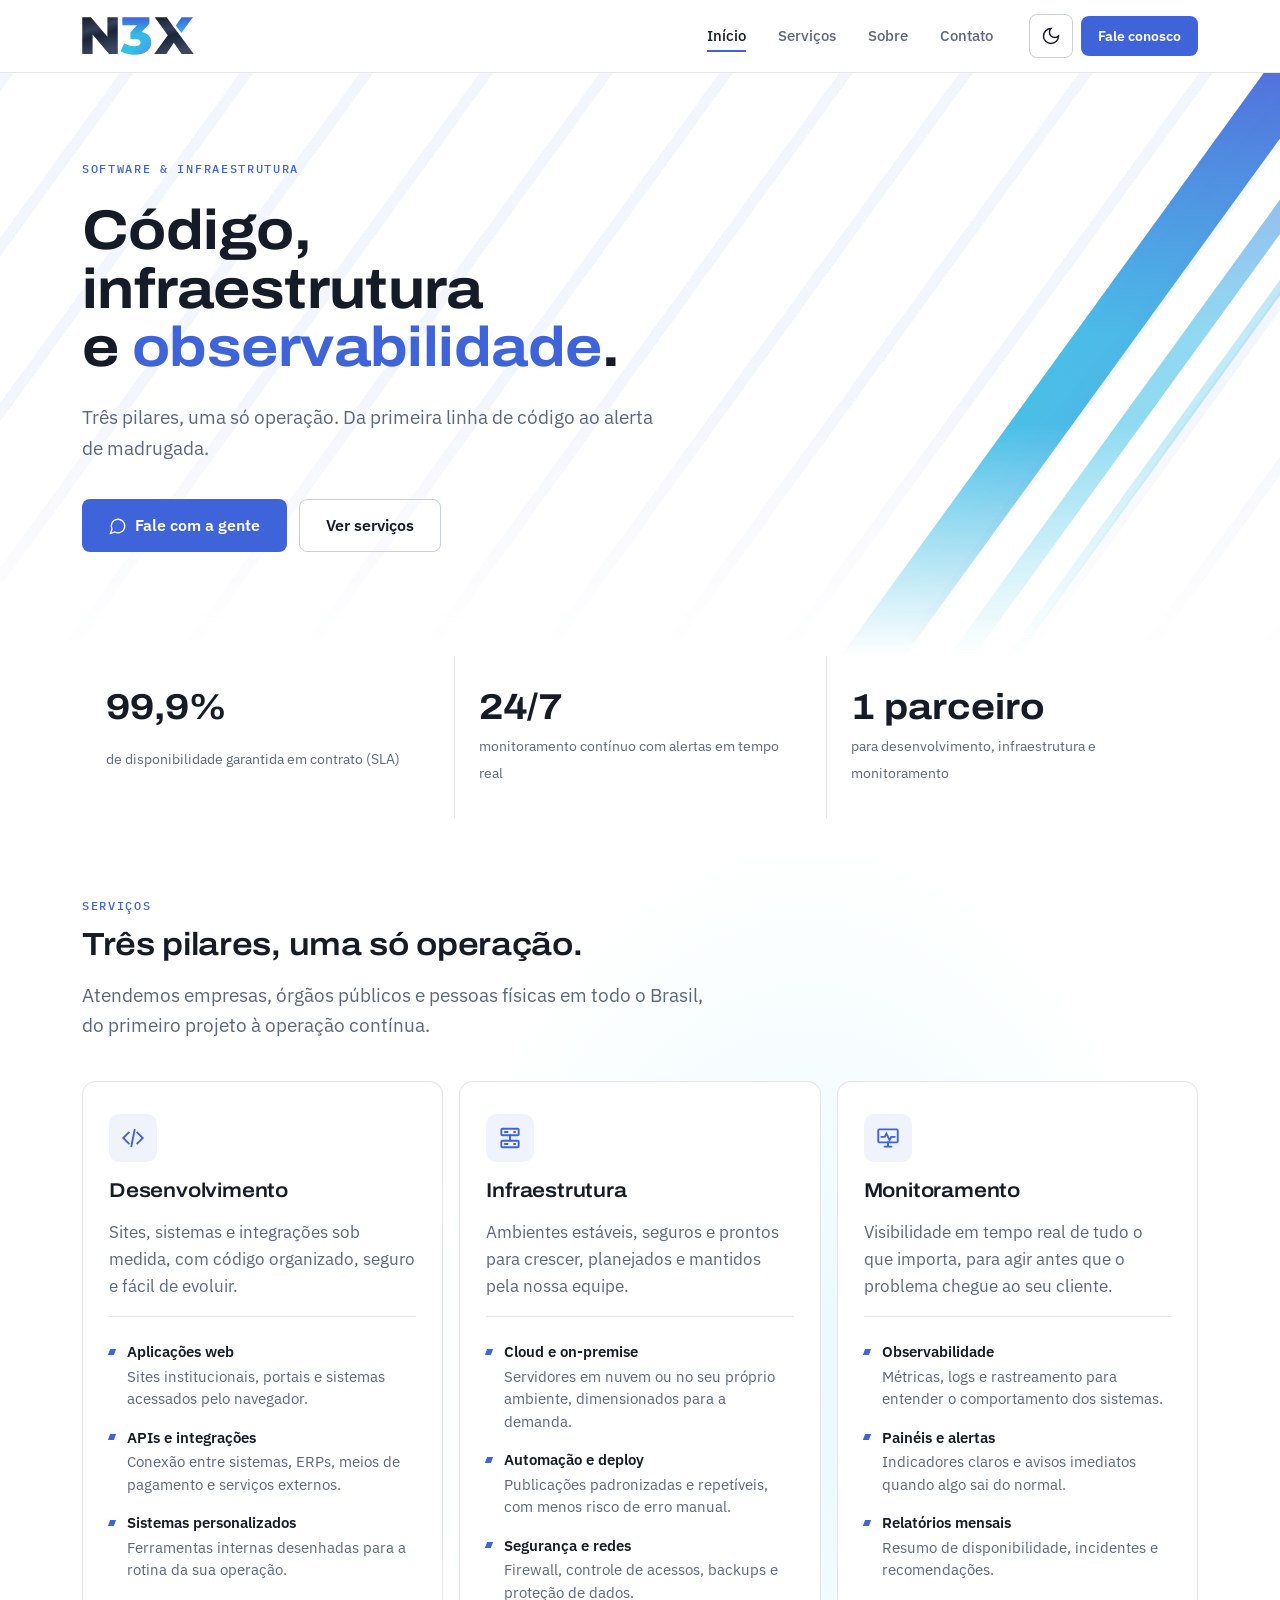
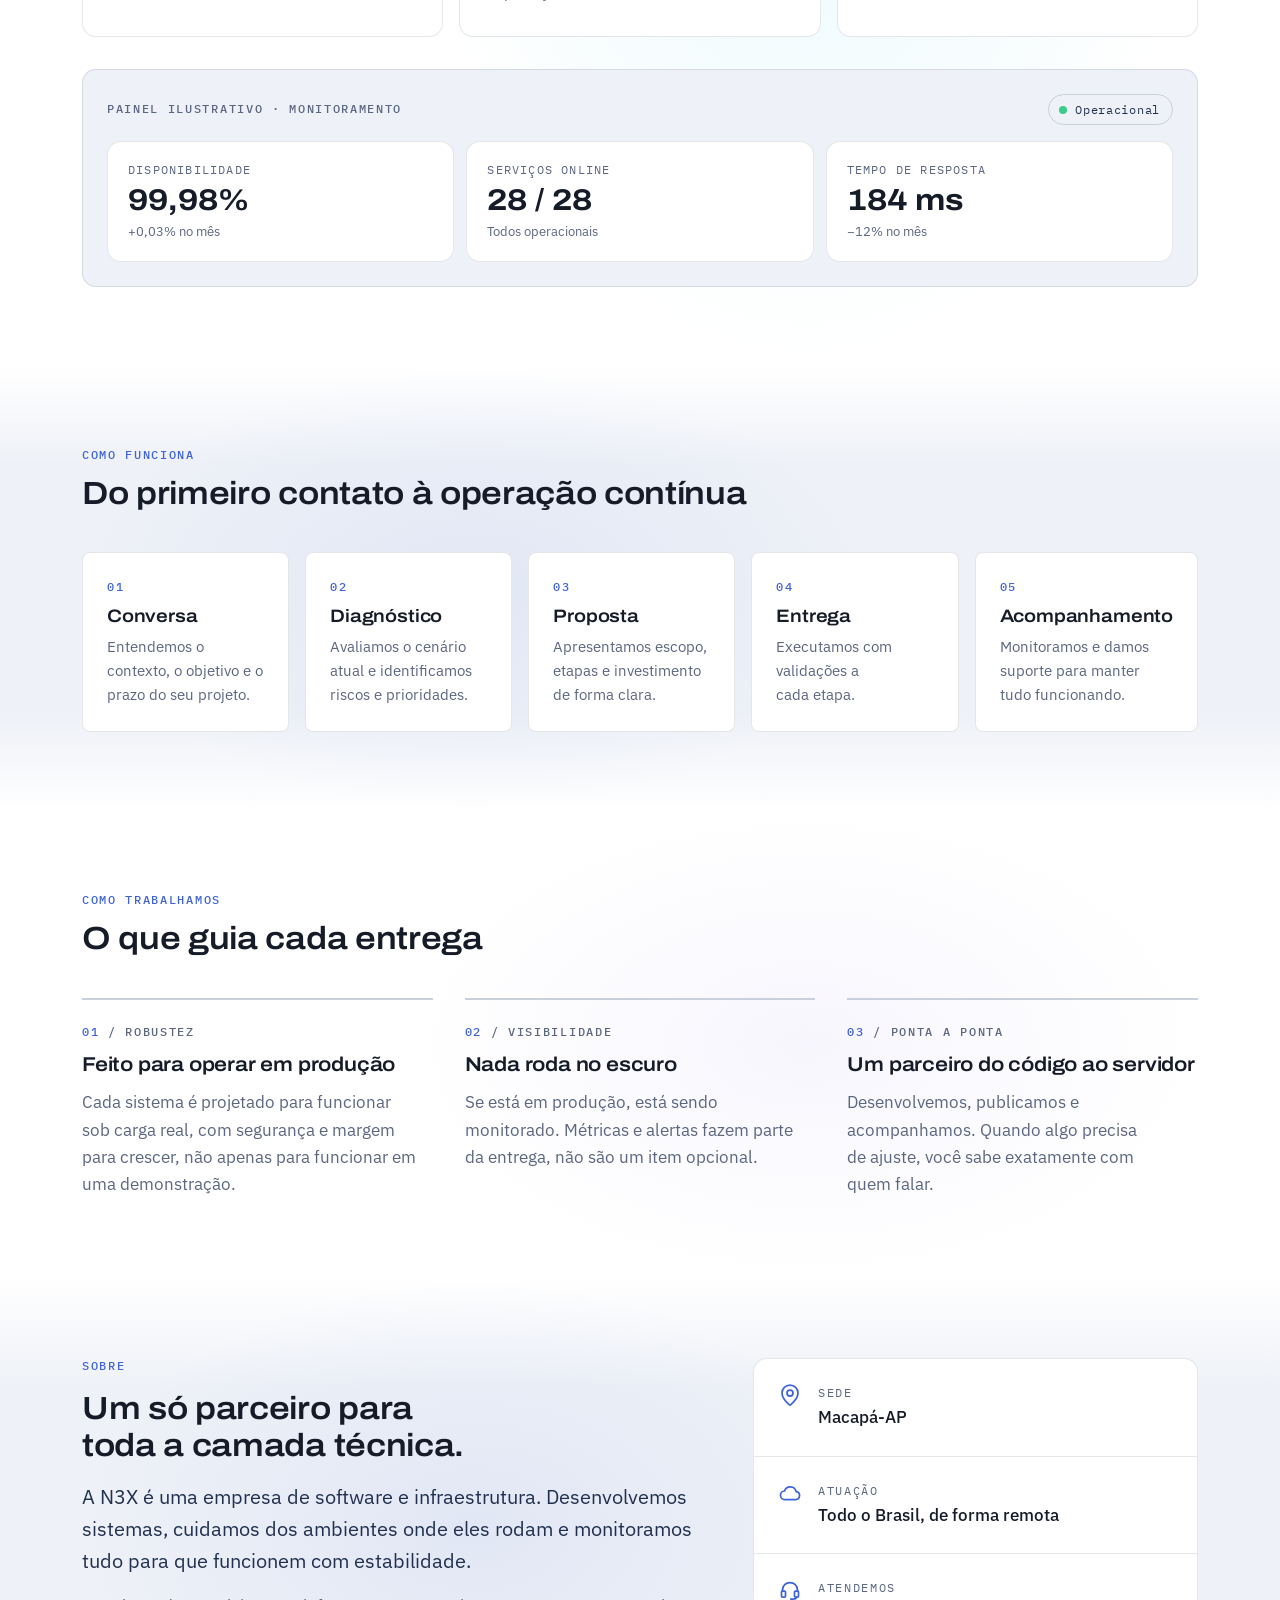
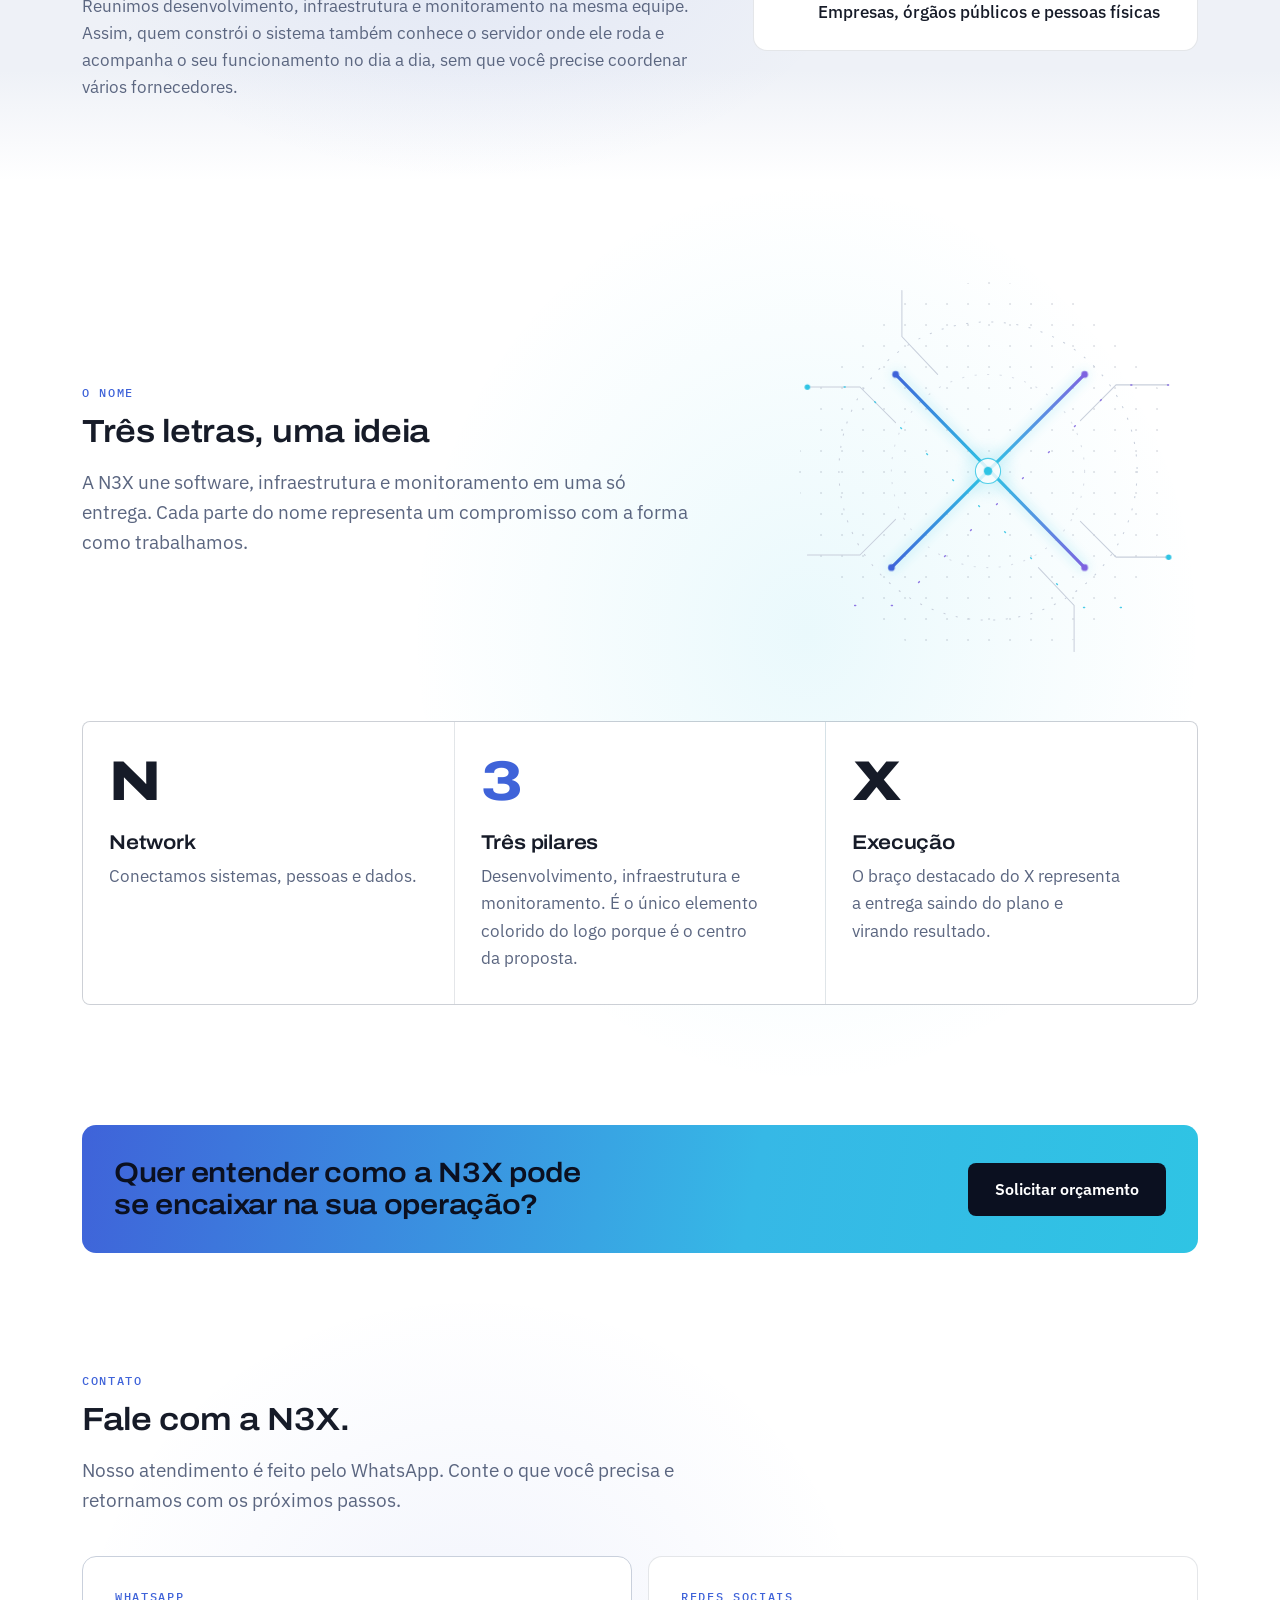
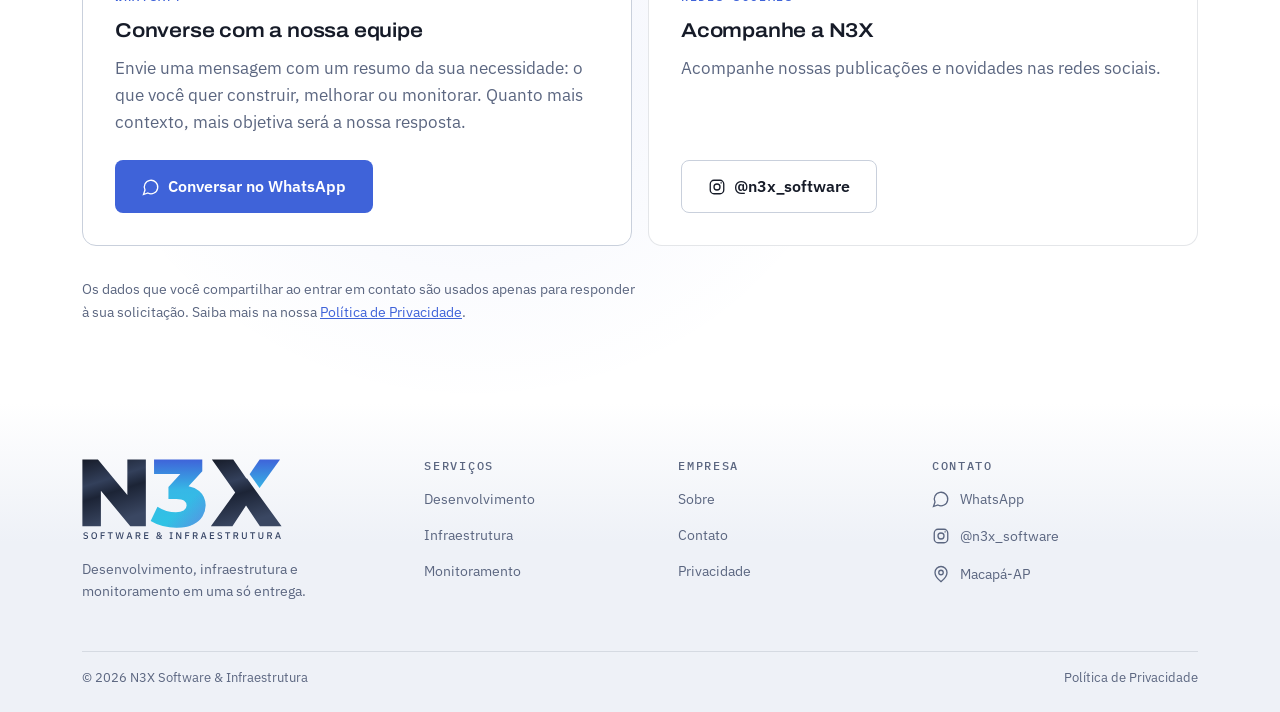
==== commit 0131ae6d: "Cabeçalho volta ao logo secundário (sem slogan), 112px Co-Authored-By: Claude Opus 5.5 <noreply@anth" ====
--- a/public/index.html
+++ b/public/index.html
@@ -27,14 +27,14 @@
 <link rel="manifest" href="site.webmanifest">
 <link rel="preload" href="assets/fonts/archivo-latin-variable.woff2" as="font" type="font/woff2" crossorigin>
 <link rel="preload" href="assets/fonts/ibm-plex-sans-latin-400.woff2" as="font" type="font/woff2" crossorigin>
-<link rel="stylesheet" href="css/tokens.css?v=7">
-<link rel="stylesheet" href="css/fonts.css?v=7">
-<link rel="stylesheet" href="css/theme.css?v=7">
-<link rel="stylesheet" href="css/base.css?v=7">
-<link rel="stylesheet" href="css/components.css?v=7">
-<link rel="stylesheet" href="css/pages.css?v=7">
-<script src="js/tema-inicial.js?v=7"></script>
-<script src="js/main.js?v=7" defer></script>
+<link rel="stylesheet" href="css/tokens.css?v=8">
+<link rel="stylesheet" href="css/fonts.css?v=8">
+<link rel="stylesheet" href="css/theme.css?v=8">
+<link rel="stylesheet" href="css/base.css?v=8">
+<link rel="stylesheet" href="css/components.css?v=8">
+<link rel="stylesheet" href="css/pages.css?v=8">
+<script src="js/tema-inicial.js?v=8"></script>
+<script src="js/main.js?v=8" defer></script>
 <!-- ▲ BLOCO: head -->
 <script type="application/ld+json">
 {
@@ -96,8 +96,8 @@
 <header class="cabecalho">
   <div class="container cabecalho__barra">
     <a class="marca" href="#inicio" aria-label="N3X, início">
-      <img class="logo-escuro" src="assets/logo/n3x-logo-principal-fundo-escuro.svg" alt="" width="150" height="62">
-      <img class="logo-claro" src="assets/logo/n3x-logo-principal-fundo-claro.svg" alt="" width="150" height="62">
+      <img class="logo-escuro" src="assets/logo/n3x-logo-secundario-fundo-escuro.svg" alt="" width="112" height="39">
+      <img class="logo-claro" src="assets/logo/n3x-logo-secundario-fundo-claro.svg" alt="" width="112" height="39">
     </a>
     <nav class="nav" id="navegacao" aria-label="Principal">
       <ul class="nav__lista">
--- a/public/css/base.css
+++ b/public/css/base.css
@@ -7,10 +7,9 @@
 /* ---------- Reset ---------- */
 *, *::before, *::after { box-sizing: border-box; }
 
-/* Altura do cabeçalho fixo (logo principal com 150px). Usada no
-   cabeçalho, no menu mobile e nas âncoras. */
-:root { --altura-cabecalho: 80px; }
-@media (max-width: 599px) { :root { --altura-cabecalho: 76px; } }
+/* Altura do cabeçalho fixo. Usada no cabeçalho, no menu mobile e nas
+   âncoras. */
+:root { --altura-cabecalho: 72px; }
 
 html {
   -webkit-text-size-adjust: 100%;
--- a/public/css/components.css
+++ b/public/css/components.css
@@ -57,14 +57,10 @@
   height: var(--altura-cabecalho);
 }
 
-/* Logo principal (com slogan) com 150px, por decisão da N3X. O manual
-   recomenda no mínimo 200px para esta versão (docs/decisoes.md). */
+/* Logo secundário (sem slogan), indicado pelo manual para cabeçalhos;
+   mínimo de 80px na tela. */
 .marca { display: inline-flex; flex-shrink: 0; }
-.marca img { width: 150px; height: auto; }
-
-@media (max-width: 359px) {
-  .cabecalho__barra { gap: var(--n3x-e-3); }
-}
+.marca img { width: 112px; height: auto; }
 
 .nav { margin-left: auto; }
 .nav__lista { display: flex; align-items: center; gap: var(--n3x-e-2); }
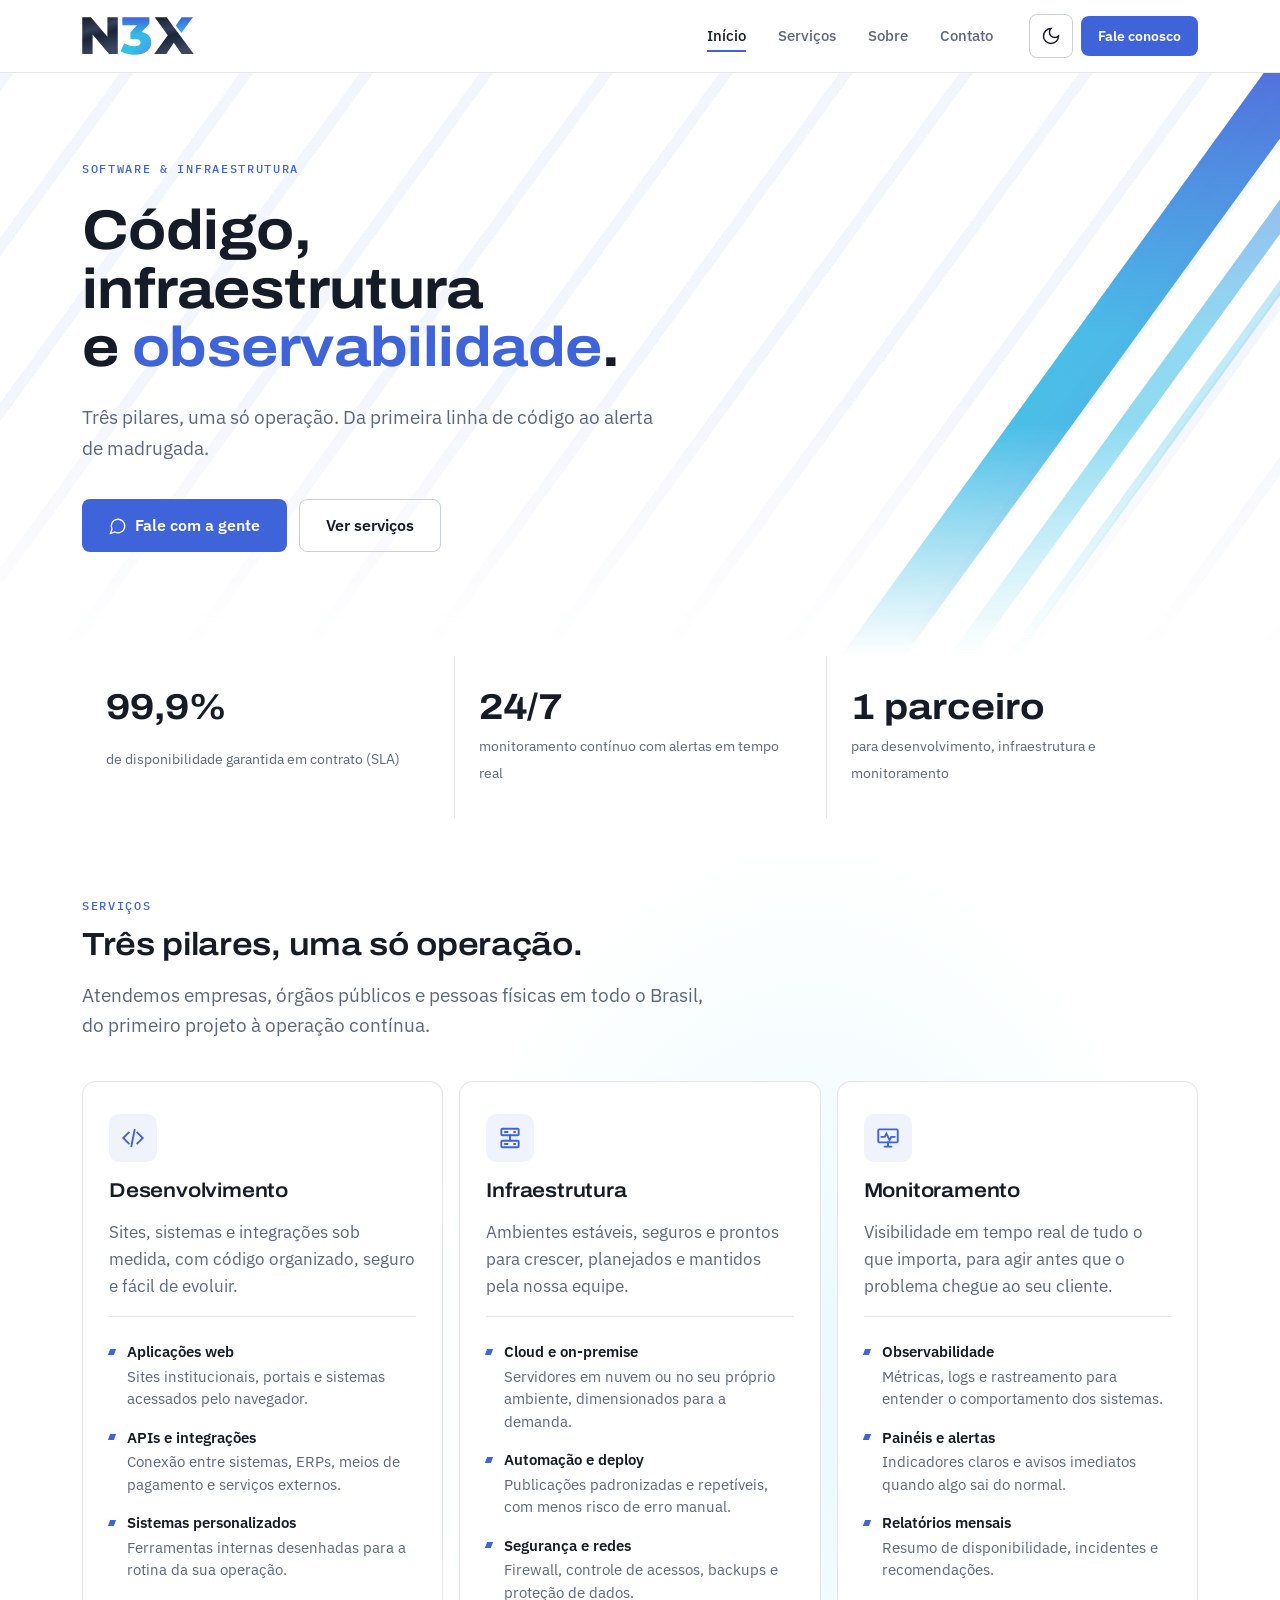
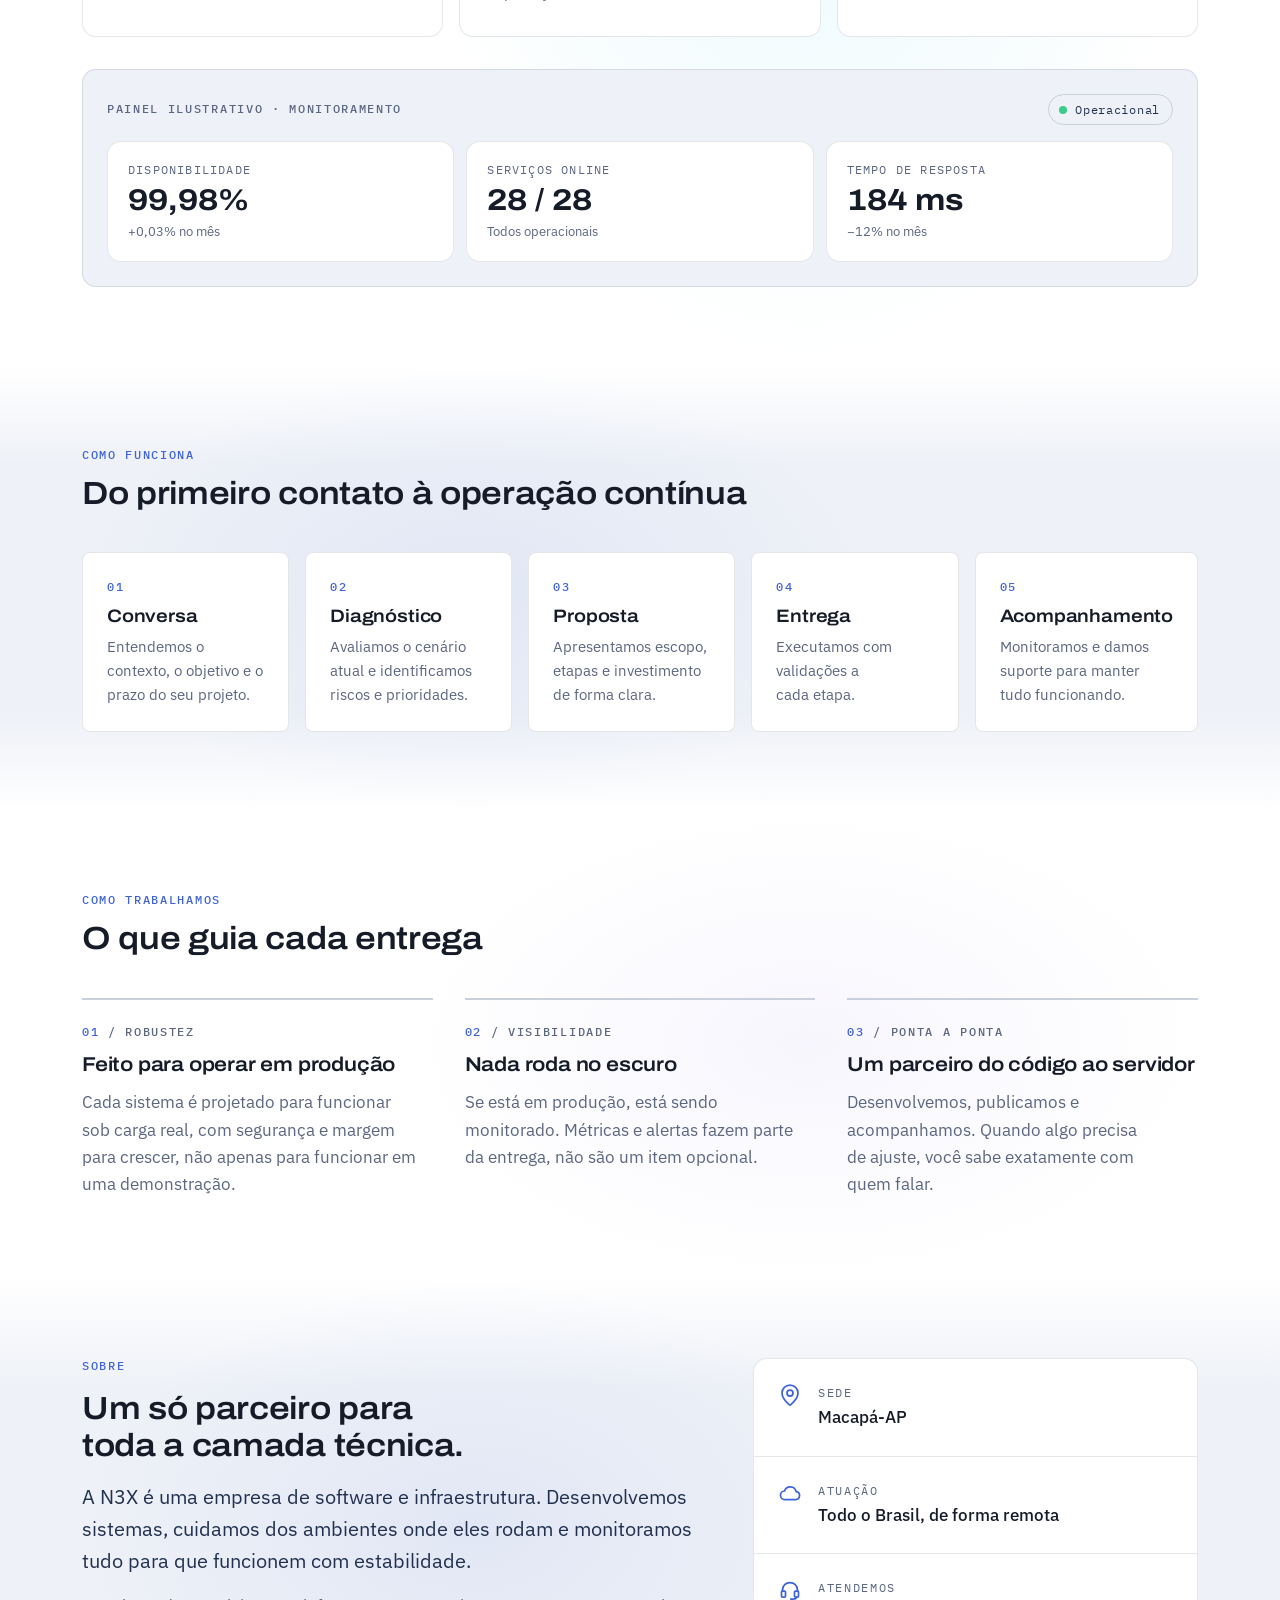
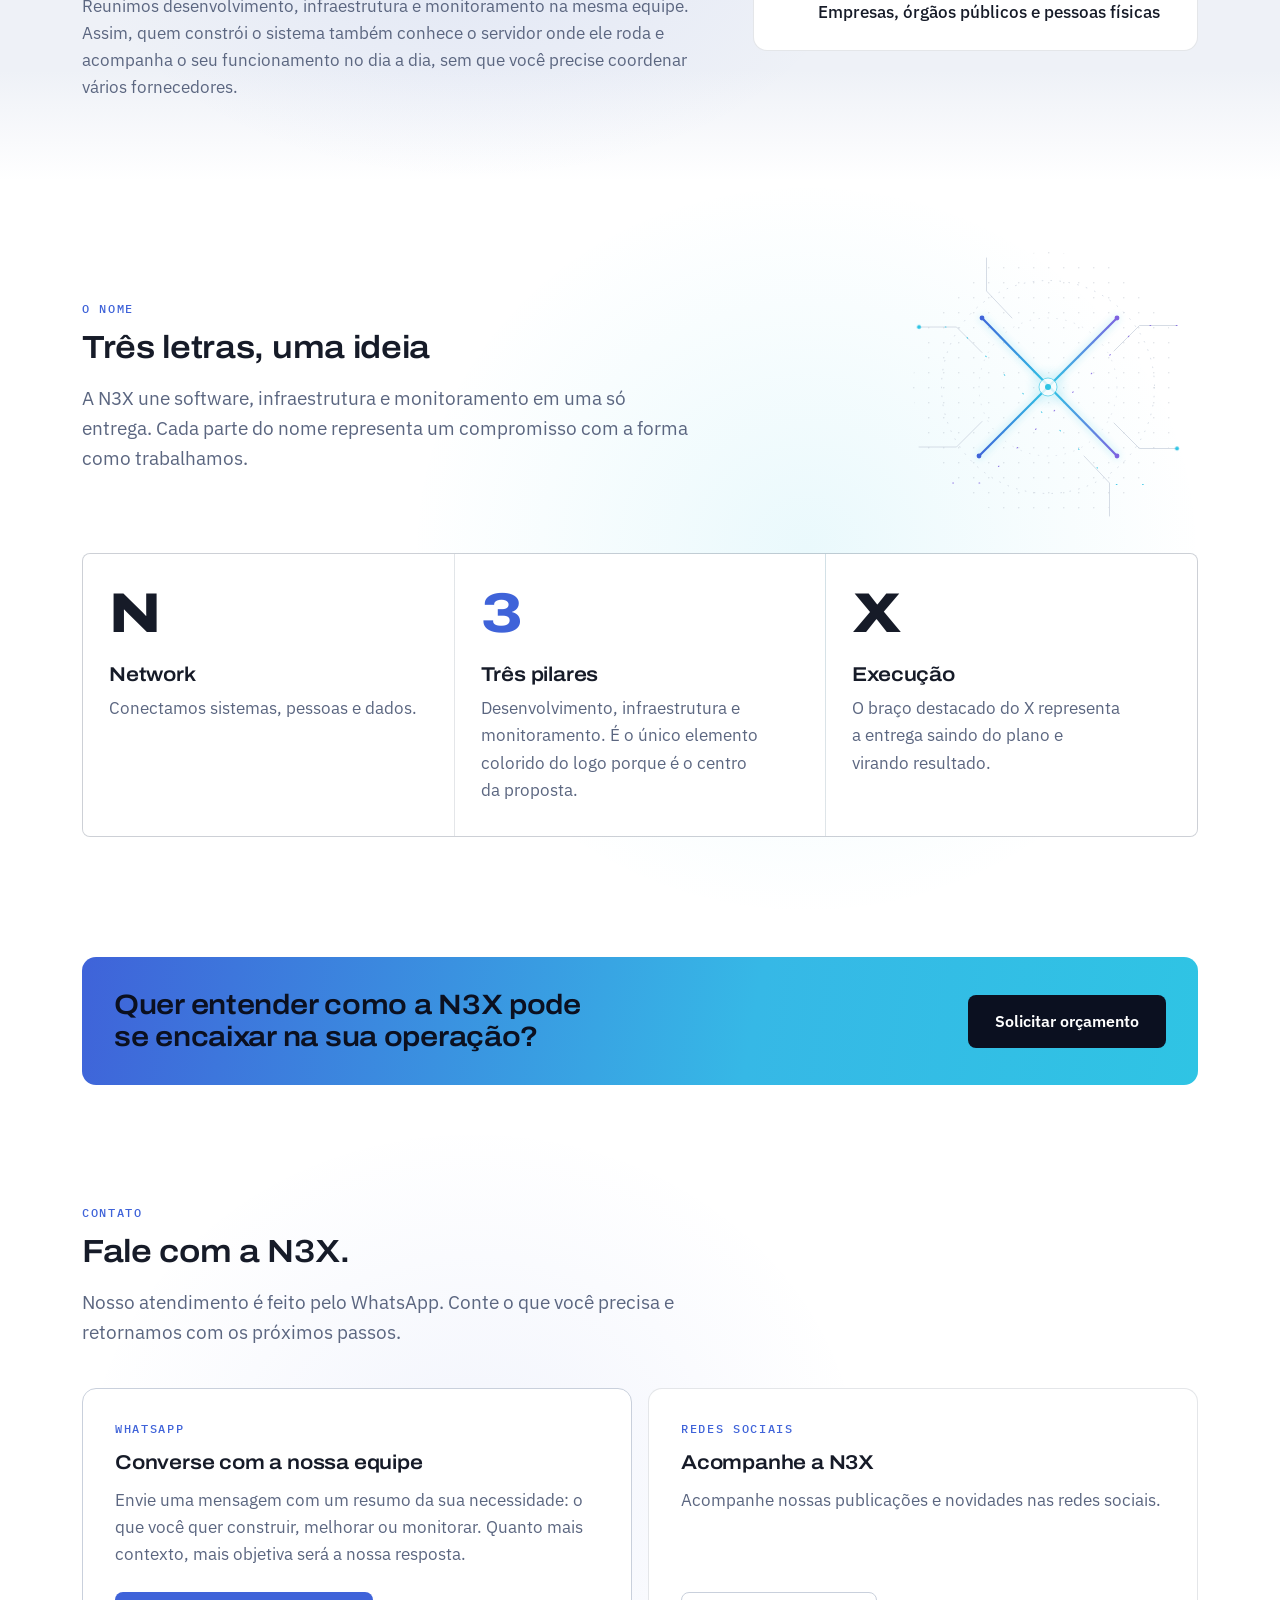
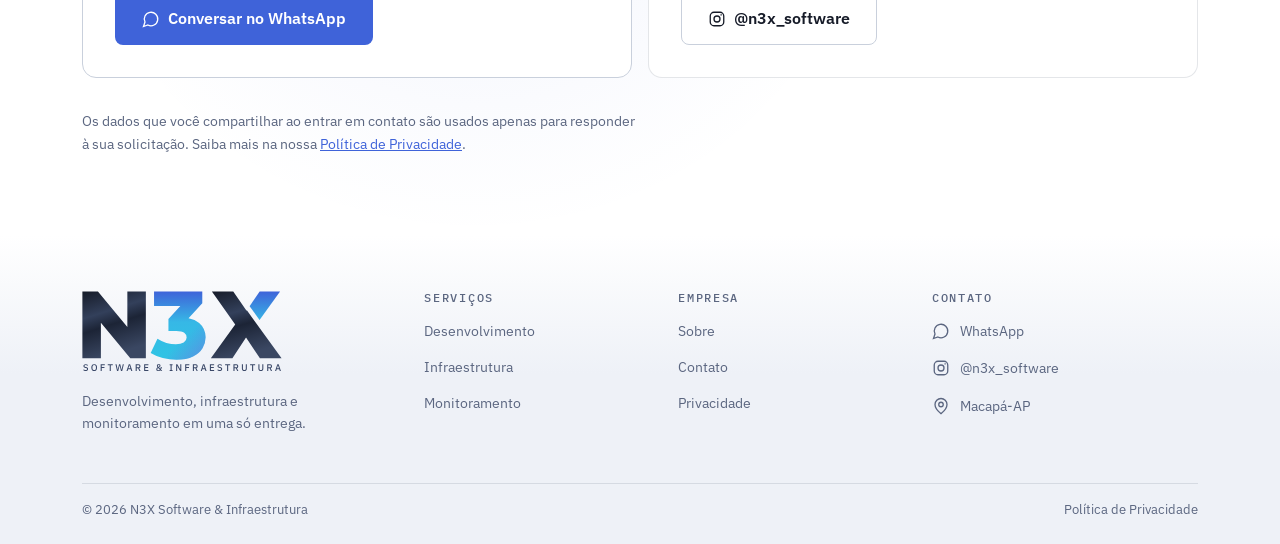
==== commit ea6cceb0: "Seção O nome: X menor (300px) e margem compensada, aproximando da seção anterior Co-Authored-By: Cla" ====
--- a/public/index.html
+++ b/public/index.html
@@ -27,14 +27,14 @@
 <link rel="manifest" href="site.webmanifest">
 <link rel="preload" href="assets/fonts/archivo-latin-variable.woff2" as="font" type="font/woff2" crossorigin>
 <link rel="preload" href="assets/fonts/ibm-plex-sans-latin-400.woff2" as="font" type="font/woff2" crossorigin>
-<link rel="stylesheet" href="css/tokens.css?v=8">
-<link rel="stylesheet" href="css/fonts.css?v=8">
-<link rel="stylesheet" href="css/theme.css?v=8">
-<link rel="stylesheet" href="css/base.css?v=8">
-<link rel="stylesheet" href="css/components.css?v=8">
-<link rel="stylesheet" href="css/pages.css?v=8">
-<script src="js/tema-inicial.js?v=8"></script>
-<script src="js/main.js?v=8" defer></script>
+<link rel="stylesheet" href="css/tokens.css?v=9">
+<link rel="stylesheet" href="css/fonts.css?v=9">
+<link rel="stylesheet" href="css/theme.css?v=9">
+<link rel="stylesheet" href="css/base.css?v=9">
+<link rel="stylesheet" href="css/components.css?v=9">
+<link rel="stylesheet" href="css/pages.css?v=9">
+<script src="js/tema-inicial.js?v=9"></script>
+<script src="js/main.js?v=9" defer></script>
 <!-- ▲ BLOCO: head -->
 <script type="application/ld+json">
 {
--- a/public/css/components.css
+++ b/public/css/components.css
@@ -390,7 +390,7 @@
    anterior, com as cores da nova paleta). As animações ficam pausadas até
    a figura aparecer na tela e são desativadas com "reduzir movimento".
    ========================================================================== */
-.simbolo-x { width: 100%; max-width: 420px; justify-self: center; }
+.simbolo-x { width: 100%; max-width: 300px; justify-self: center; }
 .simbolo-x svg { width: 100%; height: auto; overflow: visible; }
 
 .sx-cor-azul  { stop-color: var(--n3x-azul); }
--- a/public/css/pages.css
+++ b/public/css/pages.css
@@ -13,16 +13,19 @@
    ========================================================================== */
 .nome-topo {
   display: grid;
-  grid-template-columns: minmax(0, 1fr) minmax(0, 420px);
+  grid-template-columns: minmax(0, 1fr) minmax(0, 300px);
   gap: var(--n3x-e-6);
   align-items: center;
   margin-bottom: 40px;
 }
 .nome-topo .secao-cab { margin-bottom: 0; }
+/* O desenho tem ~8% de respiro interno (grade de pontos): a margem negativa
+   compensa esse vazio para o X não afastar a seção da anterior. */
+.nome-topo .simbolo-x { margin-block: -24px; }
 
 @media (max-width: 899px) {
   .nome-topo { grid-template-columns: 1fr; }
-  .nome-topo .simbolo-x { max-width: 320px; }
+  .nome-topo .simbolo-x { max-width: 240px; margin-block: -16px 0; }
 }
 
 /* ==========================================================================
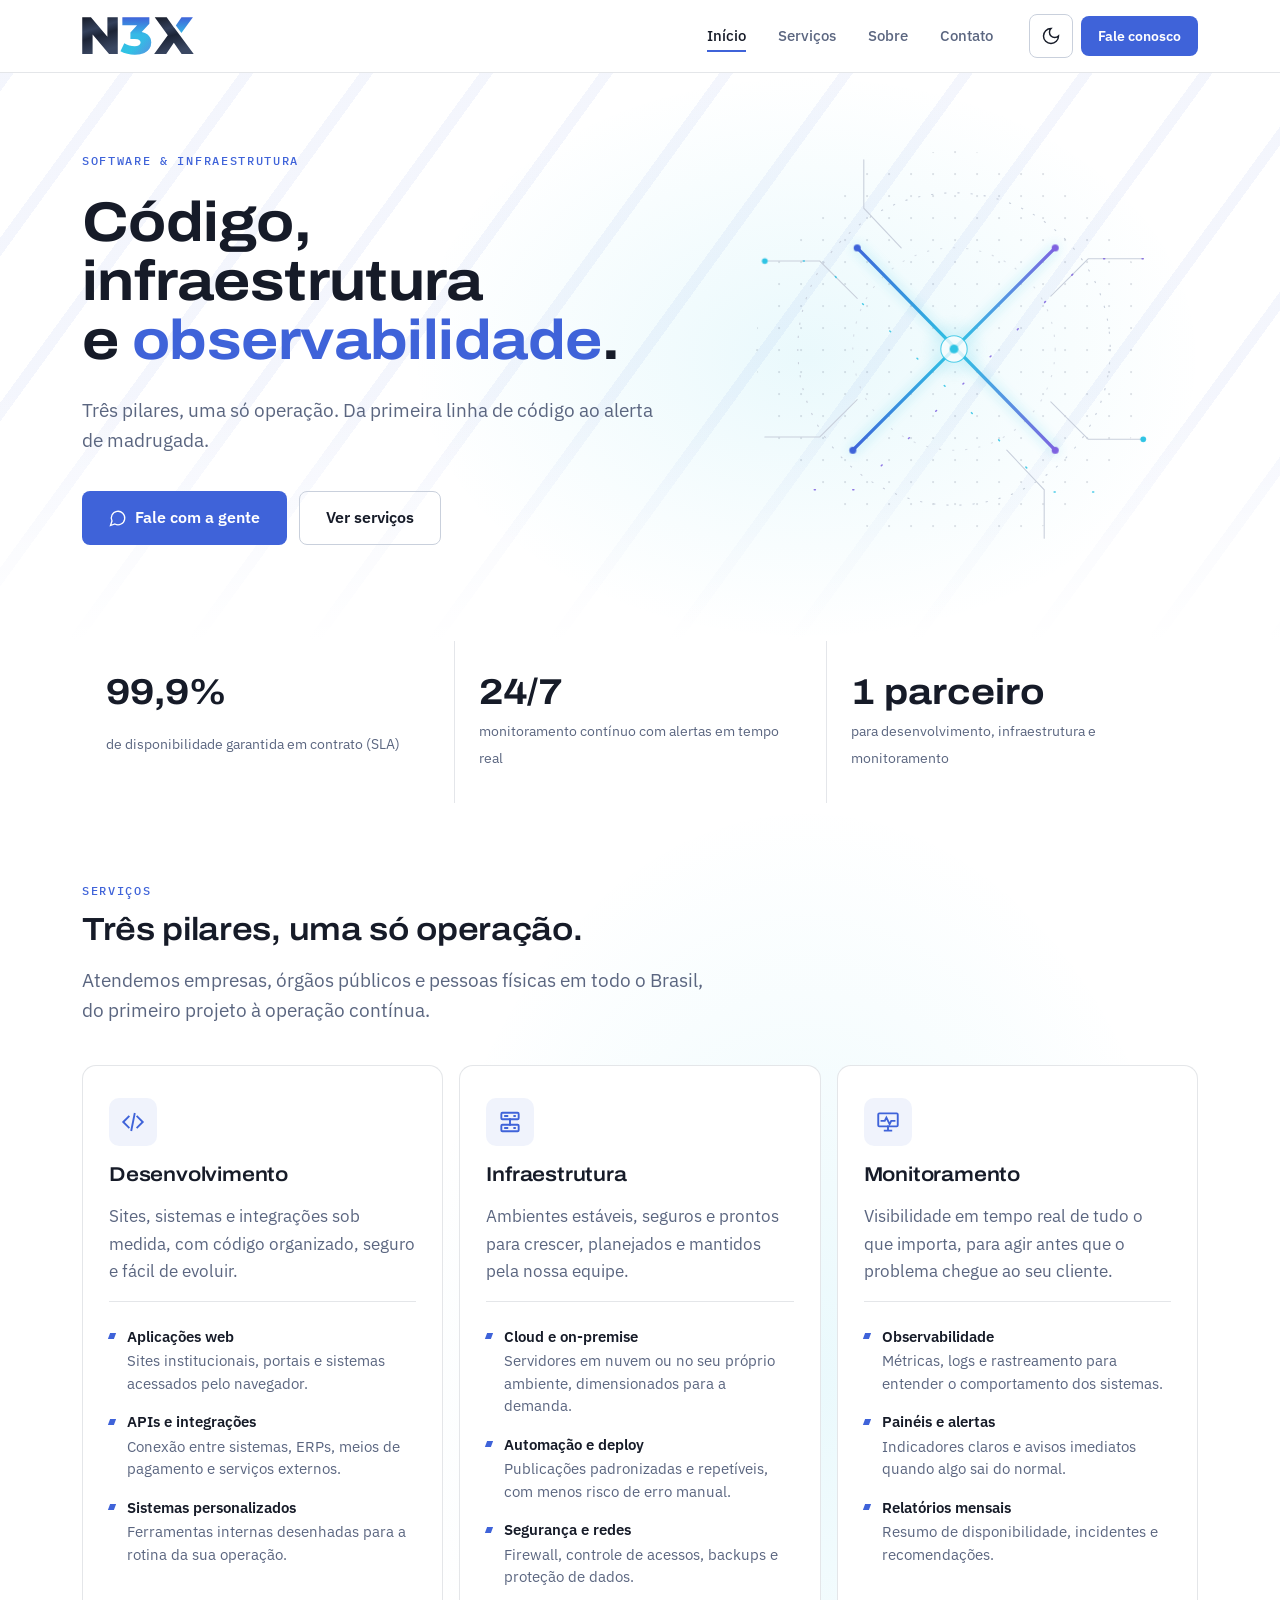
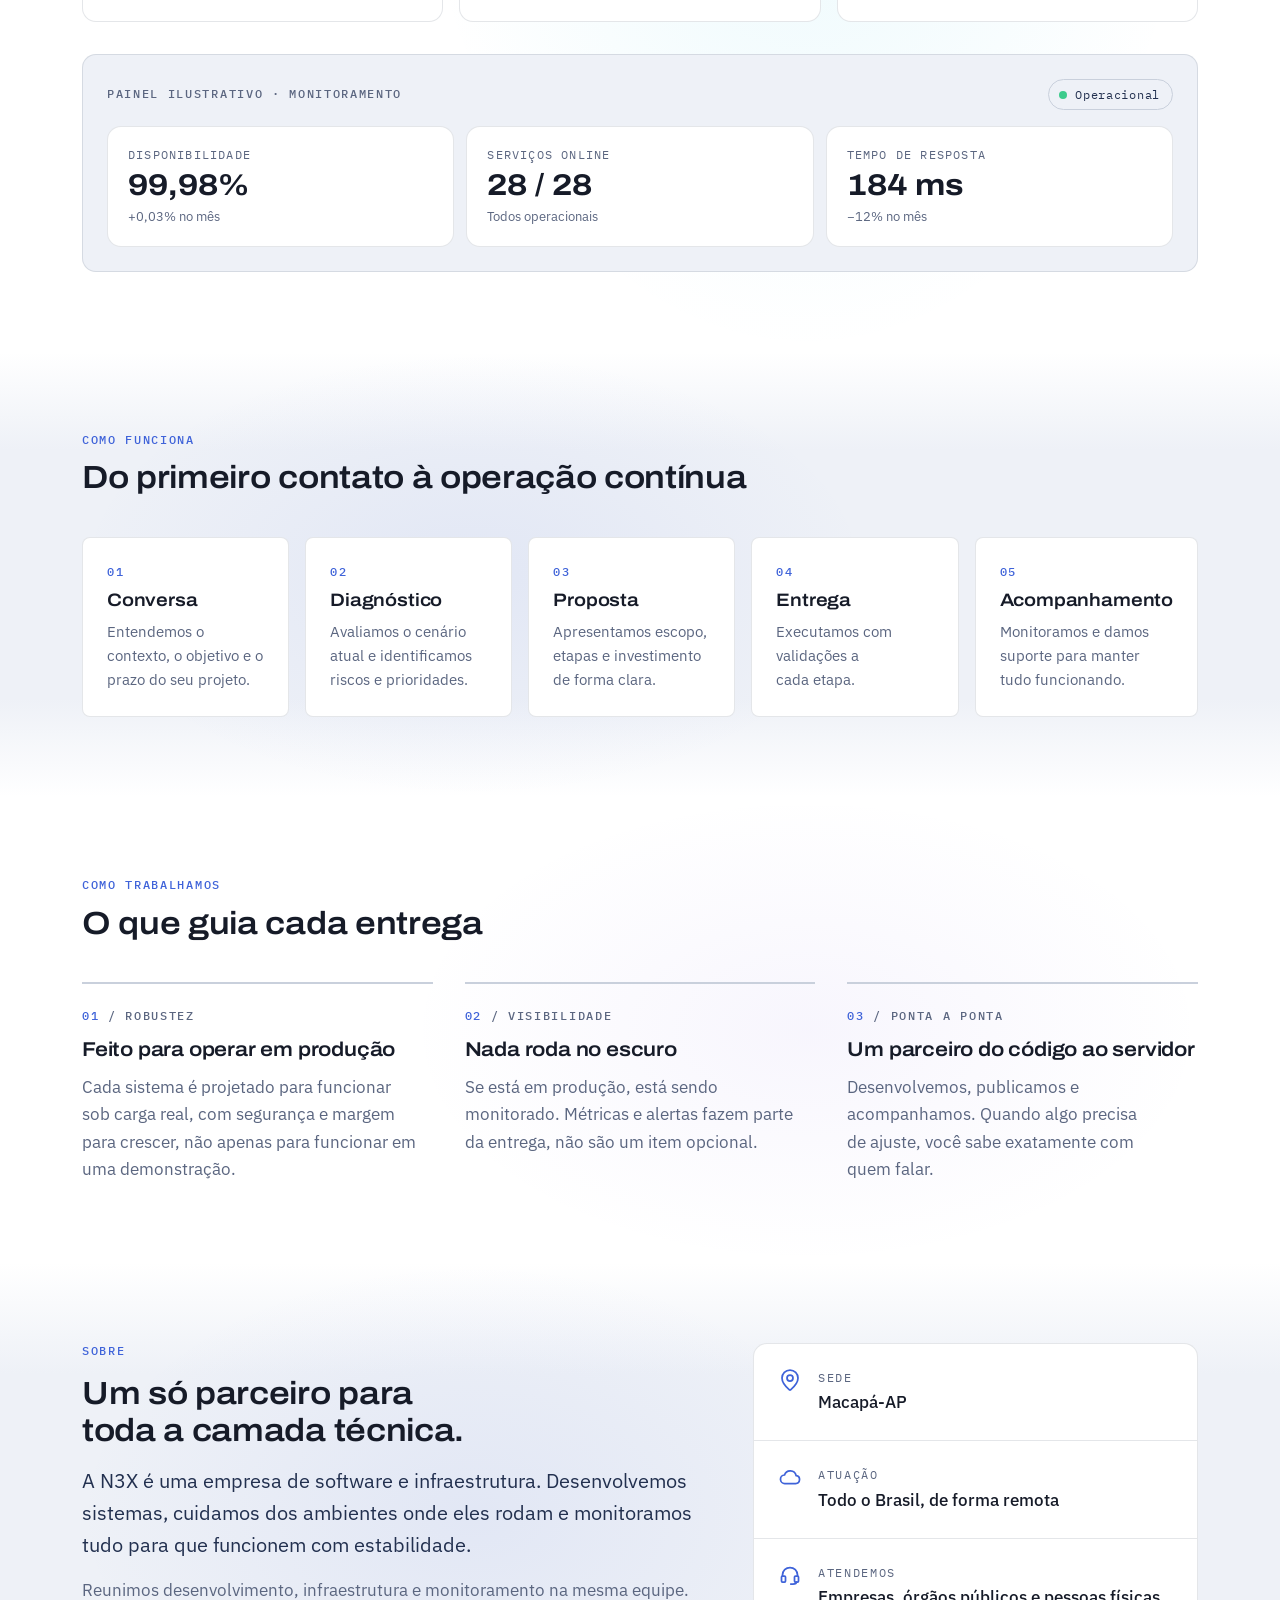
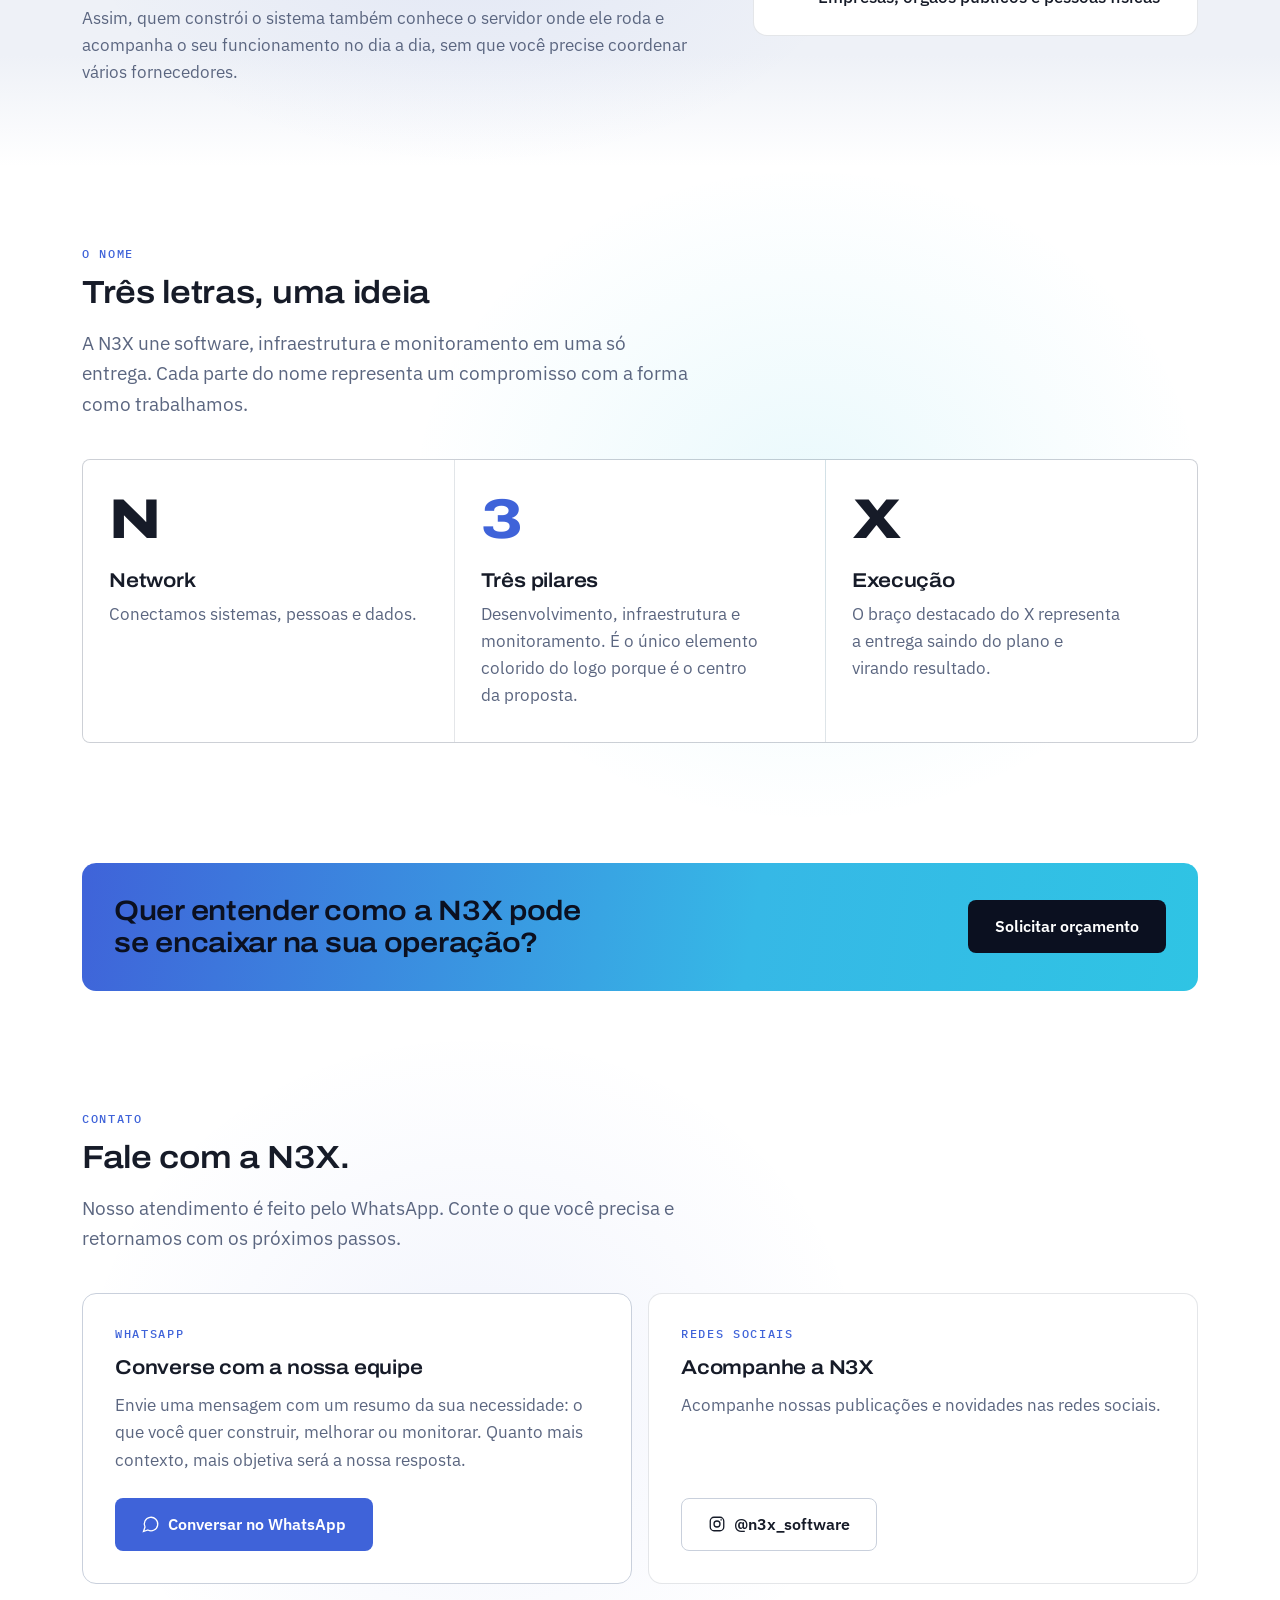
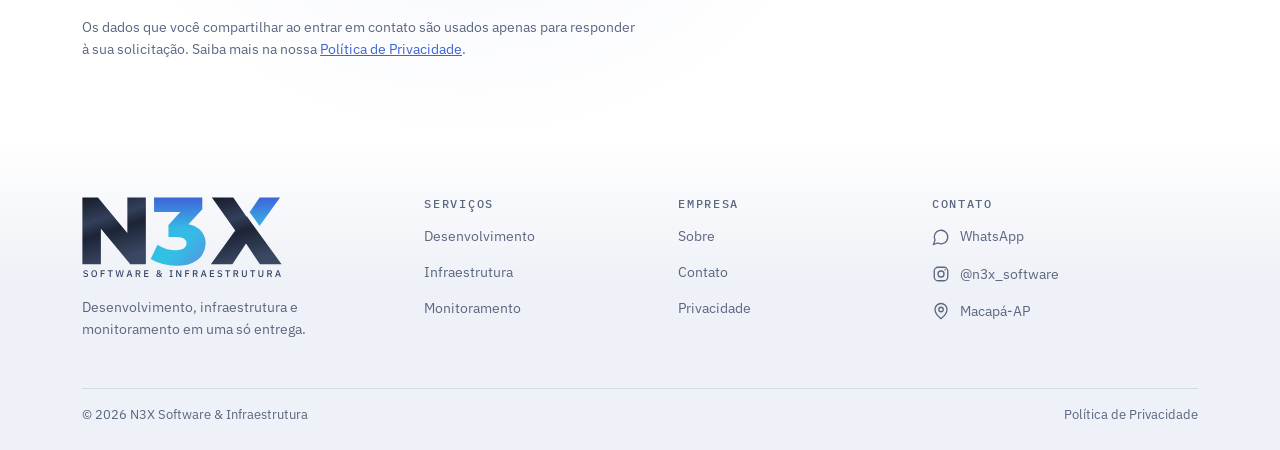
==== commit 55957459: "Hero: símbolo X à direita do título (em teste), no lugar das faixas diagonais Co-Authored-By: Claude" ====
--- a/public/index.html
+++ b/public/index.html
@@ -27,14 +27,14 @@
 <link rel="manifest" href="site.webmanifest">
 <link rel="preload" href="assets/fonts/archivo-latin-variable.woff2" as="font" type="font/woff2" crossorigin>
 <link rel="preload" href="assets/fonts/ibm-plex-sans-latin-400.woff2" as="font" type="font/woff2" crossorigin>
-<link rel="stylesheet" href="css/tokens.css?v=9">
-<link rel="stylesheet" href="css/fonts.css?v=9">
-<link rel="stylesheet" href="css/theme.css?v=9">
-<link rel="stylesheet" href="css/base.css?v=9">
-<link rel="stylesheet" href="css/components.css?v=9">
-<link rel="stylesheet" href="css/pages.css?v=9">
-<script src="js/tema-inicial.js?v=9"></script>
-<script src="js/main.js?v=9" defer></script>
+<link rel="stylesheet" href="css/tokens.css?v=10">
+<link rel="stylesheet" href="css/fonts.css?v=10">
+<link rel="stylesheet" href="css/theme.css?v=10">
+<link rel="stylesheet" href="css/base.css?v=10">
+<link rel="stylesheet" href="css/components.css?v=10">
+<link rel="stylesheet" href="css/pages.css?v=10">
+<script src="js/tema-inicial.js?v=10"></script>
+<script src="js/main.js?v=10" defer></script>
 <!-- ▲ BLOCO: head -->
 <script type="application/ld+json">
 {
@@ -127,8 +127,8 @@
   <!-- ================================================================
        INÍCIO — texto e composição do banner do kit digital
        ================================================================ -->
-  <section class="hero grafismo" id="inicio" aria-labelledby="hero-titulo">
-    <div class="container">
+  <section class="hero hero--simbolo grafismo" id="inicio" aria-labelledby="hero-titulo" data-luz="direita">
+    <div class="container hero__grade">
       <div class="hero__conteudo">
         <span class="rotulo">Software &amp; Infraestrutura</span>
         <h1 id="hero-titulo">Código, infraestrutura e <em>observabilidade</em>.</h1>
@@ -141,6 +141,66 @@
           <a class="btn btn--secundario btn--lg" href="#servicos">Ver serviços</a>
         </div>
       </div>
+
+      <!-- Símbolo X: malha de conexões que se resolve no X (execução).
+           Animação só começa quando a seção fica visível; desativada com
+           "reduzir movimento". Estilos em components.css > SÍMBOLO X. -->
+      <figure class="simbolo-x" data-revelar aria-hidden="true">
+        <svg viewBox="0 0 400 400">
+          <defs>
+            <linearGradient id="sx-degrade-a" x1="105" y1="105" x2="295" y2="295" gradientUnits="userSpaceOnUse">
+              <stop offset="0" class="sx-cor-azul"/>
+              <stop offset=".5" class="sx-cor-ciano"/>
+              <stop offset="1" class="sx-cor-lilas"/>
+            </linearGradient>
+            <linearGradient id="sx-degrade-b" x1="295" y1="105" x2="105" y2="295" gradientUnits="userSpaceOnUse">
+              <stop offset="0" class="sx-cor-lilas"/>
+              <stop offset=".5" class="sx-cor-ciano"/>
+              <stop offset="1" class="sx-cor-azul"/>
+            </linearGradient>
+            <pattern id="sx-pontos" width="20" height="20" patternUnits="userSpaceOnUse">
+              <circle class="sx-ponto" cx="1" cy="1" r="1"/>
+            </pattern>
+            <filter id="sx-desfoque" x="-60%" y="-60%" width="220%" height="220%">
+              <feGaussianBlur stdDeviation="5"/>
+            </filter>
+          </defs>
+
+          <rect class="sx-grade" x="20" y="20" width="360" height="360" rx="180" fill="url(#sx-pontos)"/>
+          <circle class="sx-orbita sx-orbita--externa" cx="200" cy="200" r="142"/>
+          <circle class="sx-orbita sx-orbita--interna" cx="200" cy="200" r="92"/>
+
+          <!-- circuitos externos conectam a malha ao núcleo -->
+          <path class="sx-linha sx-malha" d="M28 120 H78 L112 154"/>
+          <path class="sx-linha sx-malha" d="M372 118 H322 L288 152"/>
+          <path class="sx-linha sx-malha" d="M28 280 H78 L112 246"/>
+          <path class="sx-linha sx-malha" d="M372 282 H322 L288 248"/>
+          <path class="sx-linha sx-malha" d="M118 28 V72 L152 108"/>
+          <path class="sx-linha sx-malha" d="M282 372 V328 L248 292"/>
+
+          <!-- sinais percorrem dois circuitos em sentidos opostos -->
+          <path class="sx-sinal sx-sinal--1" d="M28 120 H78 L112 154 L200 242 L288 330 H350"/>
+          <path class="sx-sinal sx-sinal--2" d="M372 118 H322 L288 152 L200 240 L112 328 H50"/>
+
+          <!-- X central com dupla camada para profundidade -->
+          <path class="sx-brilho" d="M112 108 L292 292"/>
+          <path class="sx-brilho" d="M292 108 L108 292"/>
+          <path class="sx-linha sx-x sx-x--a" d="M112 108 L292 292"/>
+          <path class="sx-linha sx-x sx-x--b" d="M292 108 L108 292"/>
+
+          <circle class="sx-halo" cx="200" cy="200" r="24"/>
+          <circle class="sx-anel" cx="200" cy="200" r="12"/>
+          <circle class="sx-no sx-no--ciano sx-no--5" cx="200" cy="200" r="4"/>
+
+          <!-- nós nos pontos de conexão -->
+          <circle class="sx-no sx-no--azul sx-no--1" cx="112" cy="108" r="3.2"/>
+          <circle class="sx-no sx-no--lilas sx-no--2" cx="292" cy="108" r="3.2"/>
+          <circle class="sx-no sx-no--lilas sx-no--3" cx="292" cy="292" r="3.2"/>
+          <circle class="sx-no sx-no--azul sx-no--4" cx="108" cy="292" r="3.2"/>
+          <circle class="sx-no sx-no--ciano sx-no--6" cx="28" cy="120" r="2.6"/>
+          <circle class="sx-no sx-no--ciano sx-no--7" cx="372" cy="282" r="2.6"/>
+        </svg>
+      </figure>
     </div>
   </section>
 
@@ -318,75 +378,13 @@
     </div>
   </section>
 
-  <!-- O NOME — conceito do manual da marca + símbolo X animado -->
+  <!-- O NOME — conceito do manual da marca -->
   <section class="secao" id="nome" aria-labelledby="nome-titulo" data-luz="direita">
     <div class="container">
-      <div class="nome-topo">
-        <div class="secao-cab" data-revelar>
-          <span class="rotulo">O nome</span>
-          <h2 id="nome-titulo">Três letras, uma ideia</h2>
-          <p class="lede">A N3X une software, infraestrutura e monitoramento em uma só entrega. Cada parte do nome representa um compromisso com a forma como trabalhamos.</p>
-        </div>
-
-        <!-- Símbolo X: malha de conexões que se resolve no X (execução).
-             Animação só começa quando a seção fica visível; desativada com
-             "reduzir movimento". Estilos em components.css > SÍMBOLO X. -->
-        <figure class="simbolo-x" data-revelar aria-hidden="true">
-          <svg viewBox="0 0 400 400">
-            <defs>
-              <linearGradient id="sx-degrade-a" x1="105" y1="105" x2="295" y2="295" gradientUnits="userSpaceOnUse">
-                <stop offset="0" class="sx-cor-azul"/>
-                <stop offset=".5" class="sx-cor-ciano"/>
-                <stop offset="1" class="sx-cor-lilas"/>
-              </linearGradient>
-              <linearGradient id="sx-degrade-b" x1="295" y1="105" x2="105" y2="295" gradientUnits="userSpaceOnUse">
-                <stop offset="0" class="sx-cor-lilas"/>
-                <stop offset=".5" class="sx-cor-ciano"/>
-                <stop offset="1" class="sx-cor-azul"/>
-              </linearGradient>
-              <pattern id="sx-pontos" width="20" height="20" patternUnits="userSpaceOnUse">
-                <circle class="sx-ponto" cx="1" cy="1" r="1"/>
-              </pattern>
-              <filter id="sx-desfoque" x="-60%" y="-60%" width="220%" height="220%">
-                <feGaussianBlur stdDeviation="5"/>
-              </filter>
-            </defs>
-
-            <rect class="sx-grade" x="20" y="20" width="360" height="360" rx="180" fill="url(#sx-pontos)"/>
-            <circle class="sx-orbita sx-orbita--externa" cx="200" cy="200" r="142"/>
-            <circle class="sx-orbita sx-orbita--interna" cx="200" cy="200" r="92"/>
-
-            <!-- circuitos externos conectam a malha ao núcleo -->
-            <path class="sx-linha sx-malha" d="M28 120 H78 L112 154"/>
-            <path class="sx-linha sx-malha" d="M372 118 H322 L288 152"/>
-            <path class="sx-linha sx-malha" d="M28 280 H78 L112 246"/>
-            <path class="sx-linha sx-malha" d="M372 282 H322 L288 248"/>
-            <path class="sx-linha sx-malha" d="M118 28 V72 L152 108"/>
-            <path class="sx-linha sx-malha" d="M282 372 V328 L248 292"/>
-
-            <!-- sinais percorrem dois circuitos em sentidos opostos -->
-            <path class="sx-sinal sx-sinal--1" d="M28 120 H78 L112 154 L200 242 L288 330 H350"/>
-            <path class="sx-sinal sx-sinal--2" d="M372 118 H322 L288 152 L200 240 L112 328 H50"/>
-
-            <!-- X central com dupla camada para profundidade -->
-            <path class="sx-brilho" d="M112 108 L292 292"/>
-            <path class="sx-brilho" d="M292 108 L108 292"/>
-            <path class="sx-linha sx-x sx-x--a" d="M112 108 L292 292"/>
-            <path class="sx-linha sx-x sx-x--b" d="M292 108 L108 292"/>
-
-            <circle class="sx-halo" cx="200" cy="200" r="24"/>
-            <circle class="sx-anel" cx="200" cy="200" r="12"/>
-            <circle class="sx-no sx-no--ciano sx-no--5" cx="200" cy="200" r="4"/>
-
-            <!-- nós nos pontos de conexão -->
-            <circle class="sx-no sx-no--azul sx-no--1" cx="112" cy="108" r="3.2"/>
-            <circle class="sx-no sx-no--lilas sx-no--2" cx="292" cy="108" r="3.2"/>
-            <circle class="sx-no sx-no--lilas sx-no--3" cx="292" cy="292" r="3.2"/>
-            <circle class="sx-no sx-no--azul sx-no--4" cx="108" cy="292" r="3.2"/>
-            <circle class="sx-no sx-no--ciano sx-no--6" cx="28" cy="120" r="2.6"/>
-            <circle class="sx-no sx-no--ciano sx-no--7" cx="372" cy="282" r="2.6"/>
-          </svg>
-        </figure>
+      <div class="secao-cab" data-revelar>
+        <span class="rotulo">O nome</span>
+        <h2 id="nome-titulo">Três letras, uma ideia</h2>
+        <p class="lede">A N3X une software, infraestrutura e monitoramento em uma só entrega. Cada parte do nome representa um compromisso com a forma como trabalhamos.</p>
       </div>
 
       <div class="conceito" data-revelar>
--- a/public/css/components.css
+++ b/public/css/components.css
@@ -190,6 +190,18 @@
 .hero h1 { max-width: 15ch; }
 .hero .acoes { margin-top: var(--n3x-e-3); }
 
+/* Hero com o símbolo X à direita: as faixas diagonais saem para não
+   disputar o mesmo espaço; ficam as listras de fundo e um foco de luz. */
+.hero__grade {
+  display: grid;
+  grid-template-columns: minmax(0, 1.1fr) minmax(0, .9fr);
+  gap: var(--n3x-e-6);
+  align-items: center;
+}
+.hero--simbolo { padding-block: 56px 72px; }
+.hero--simbolo.grafismo::after { display: none; }
+.hero--simbolo .simbolo-x { max-width: 440px; }
+
 /* páginas internas: mesmo grafismo, altura menor */
 .hero--pagina { padding-block: 64px; }
 .hero--pagina h1 { max-width: 20ch; font-size: clamp(34px, 4.4vw, 48px); }
@@ -197,6 +209,9 @@
 
 @media (max-width: 899px) {
   .hero { padding-block: 56px 200px; }
+  .hero__grade { grid-template-columns: 1fr; gap: var(--n3x-e-4); }
+  .hero--simbolo { padding-block: 48px 56px; }
+  .hero--simbolo .simbolo-x { max-width: 280px; margin-block: -8px -16px; }
   .hero--pagina { padding-block: 48px 140px; }
   .grafismo::after {
     top: auto;
--- a/public/css/pages.css
+++ b/public/css/pages.css
@@ -7,26 +7,6 @@
 
 /* ---------- Faixa de chamada ---------- */
 .secao--faixa { padding-block: 40px; }
-
-/* ==========================================================================
-   O NOME — título à esquerda, símbolo X à direita
-   ========================================================================== */
-.nome-topo {
-  display: grid;
-  grid-template-columns: minmax(0, 1fr) minmax(0, 300px);
-  gap: var(--n3x-e-6);
-  align-items: center;
-  margin-bottom: 40px;
-}
-.nome-topo .secao-cab { margin-bottom: 0; }
-/* O desenho tem ~8% de respiro interno (grade de pontos): a margem negativa
-   compensa esse vazio para o X não afastar a seção da anterior. */
-.nome-topo .simbolo-x { margin-block: -24px; }
-
-@media (max-width: 899px) {
-  .nome-topo { grid-template-columns: 1fr; }
-  .nome-topo .simbolo-x { max-width: 240px; margin-block: -16px 0; }
-}
 
 /* ==========================================================================
    SOBRE
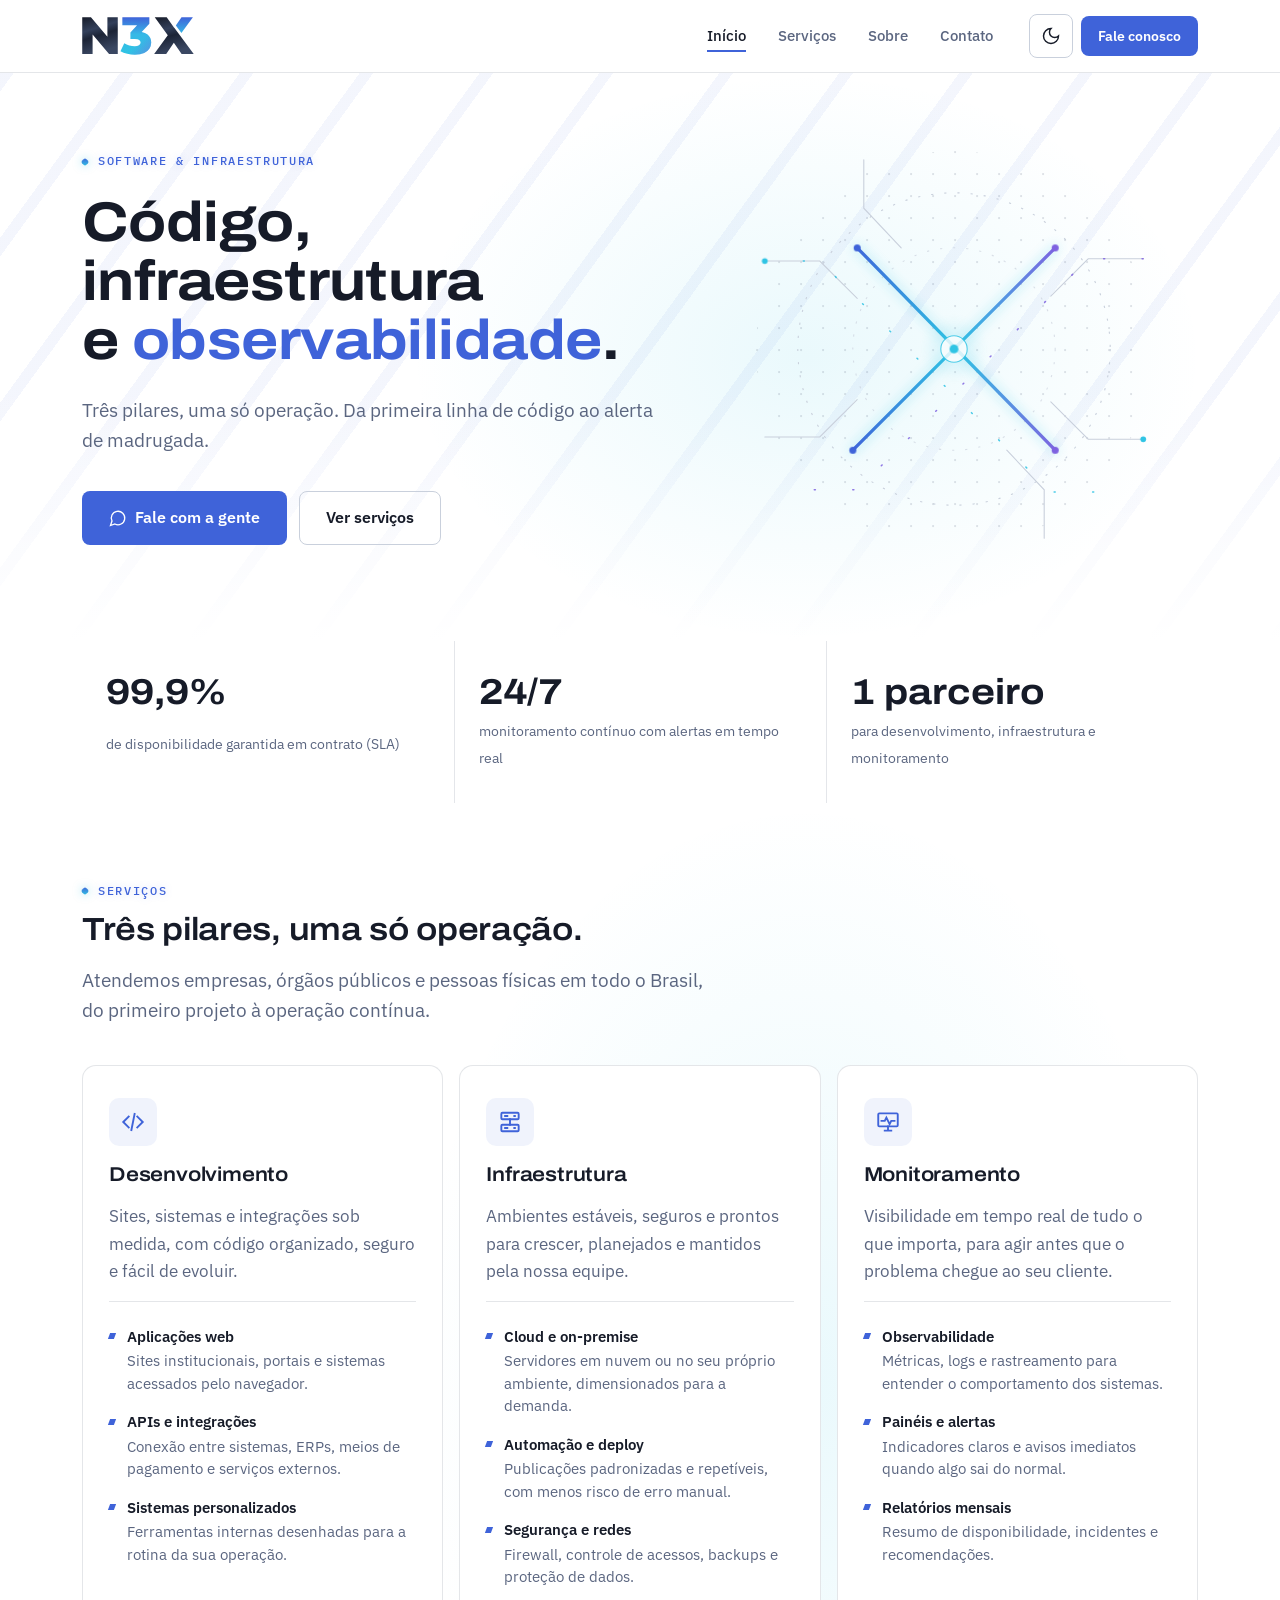
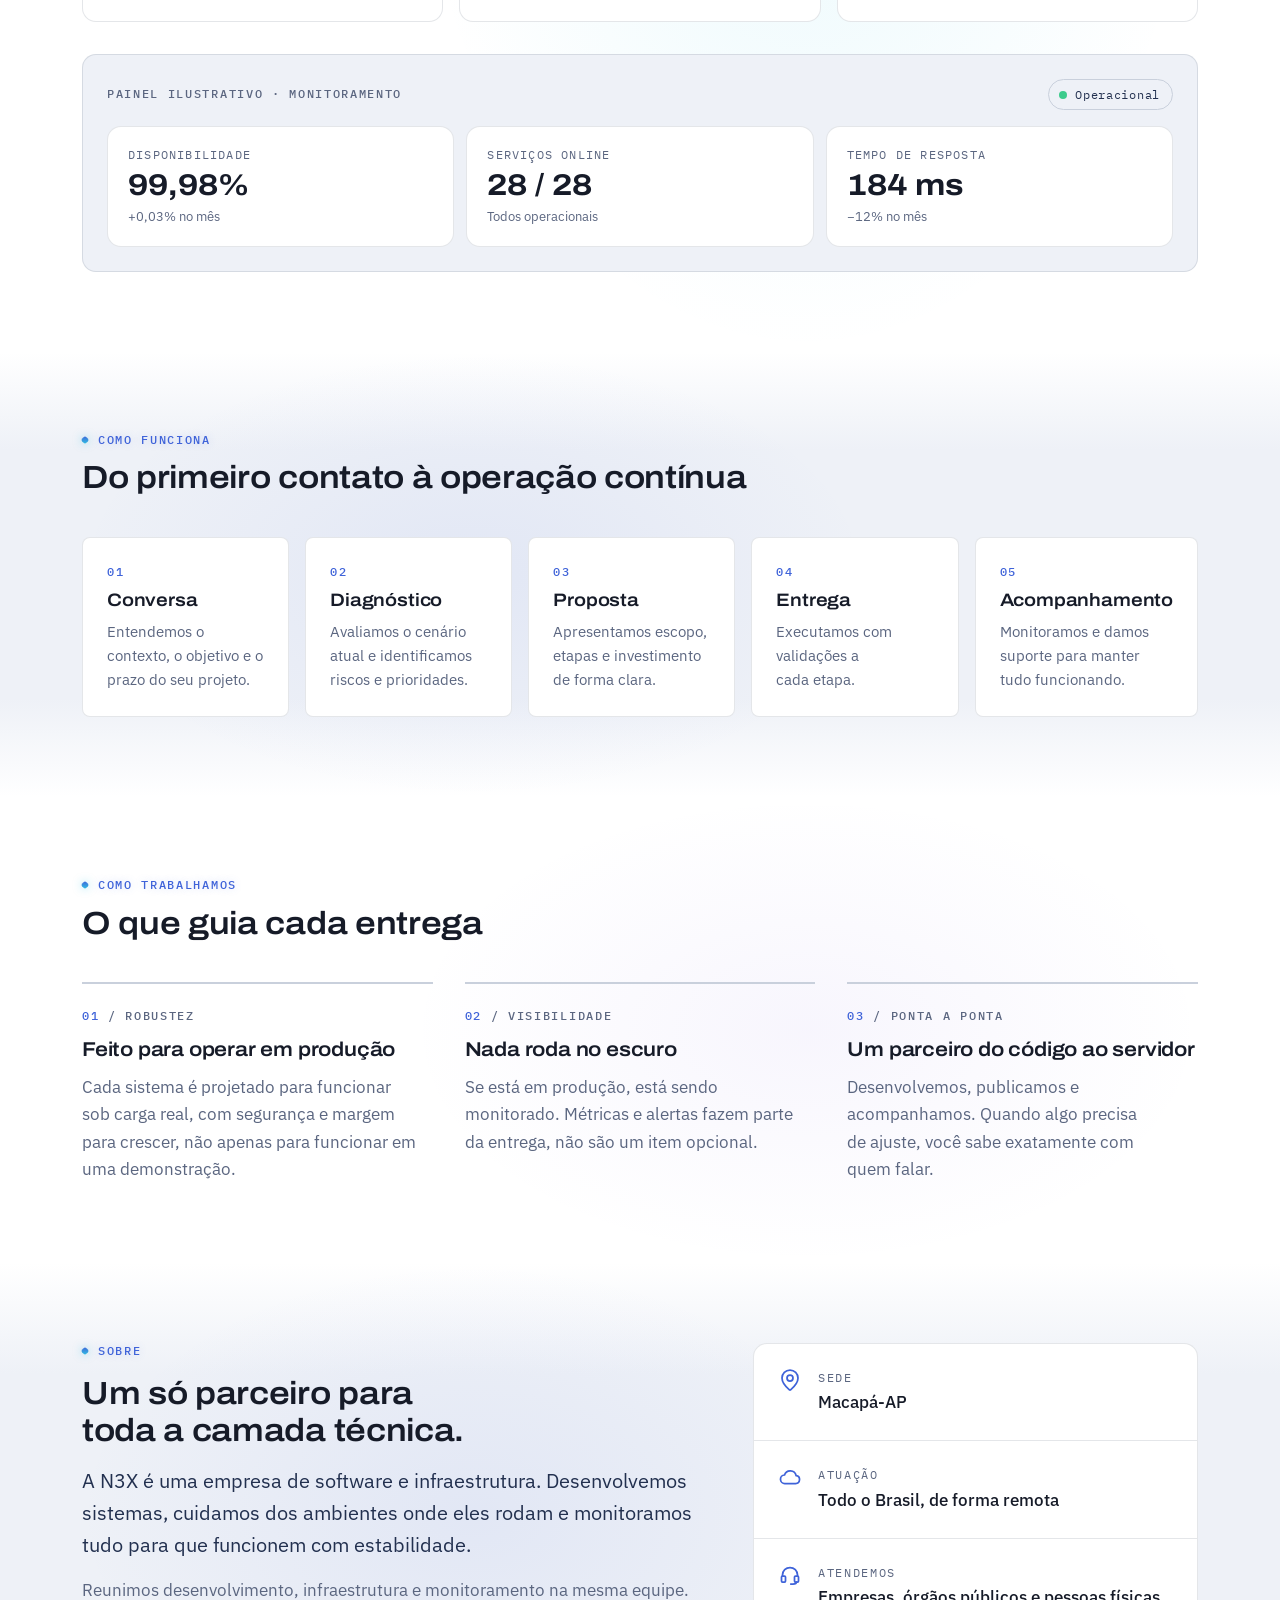
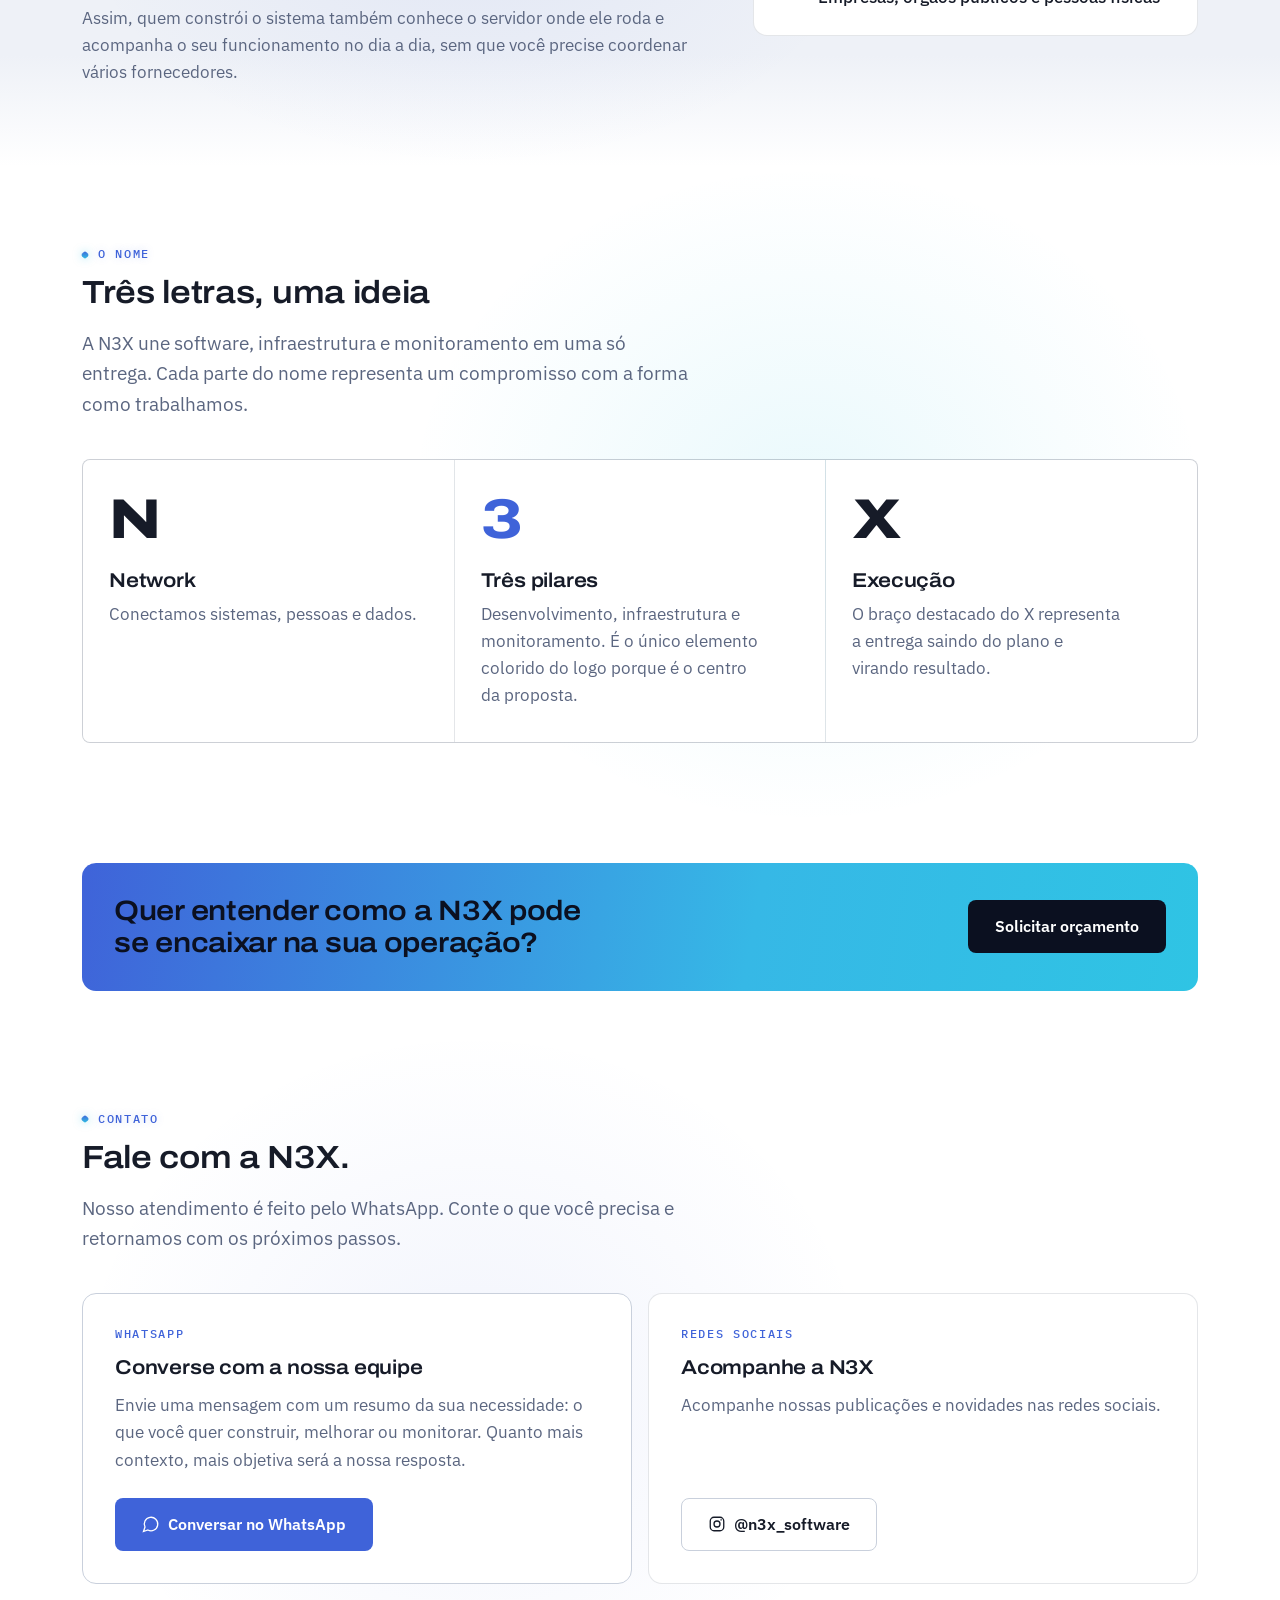
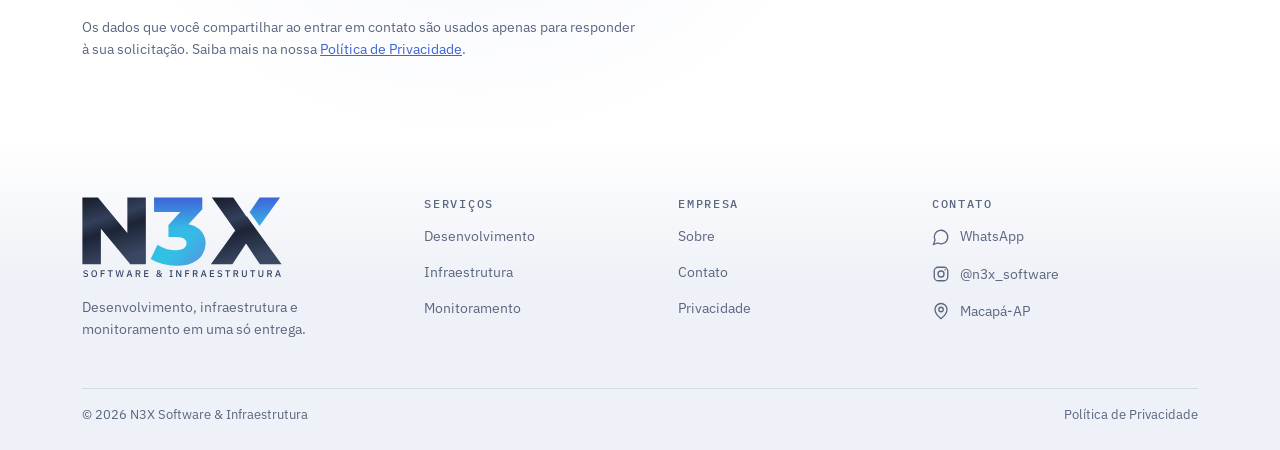
==== commit bbb9fa8e: "Rótulos de seção com brilho neon e losango, como no site anterior Co-Authored-By: Claude Opus 5.5 <n" ====
--- a/public/index.html
+++ b/public/index.html
@@ -27,14 +27,14 @@
 <link rel="manifest" href="site.webmanifest">
 <link rel="preload" href="assets/fonts/archivo-latin-variable.woff2" as="font" type="font/woff2" crossorigin>
 <link rel="preload" href="assets/fonts/ibm-plex-sans-latin-400.woff2" as="font" type="font/woff2" crossorigin>
-<link rel="stylesheet" href="css/tokens.css?v=10">
-<link rel="stylesheet" href="css/fonts.css?v=10">
-<link rel="stylesheet" href="css/theme.css?v=10">
-<link rel="stylesheet" href="css/base.css?v=10">
-<link rel="stylesheet" href="css/components.css?v=10">
-<link rel="stylesheet" href="css/pages.css?v=10">
-<script src="js/tema-inicial.js?v=10"></script>
-<script src="js/main.js?v=10" defer></script>
+<link rel="stylesheet" href="css/tokens.css?v=11">
+<link rel="stylesheet" href="css/fonts.css?v=11">
+<link rel="stylesheet" href="css/theme.css?v=11">
+<link rel="stylesheet" href="css/base.css?v=11">
+<link rel="stylesheet" href="css/components.css?v=11">
+<link rel="stylesheet" href="css/pages.css?v=11">
+<script src="js/tema-inicial.js?v=11"></script>
+<script src="js/main.js?v=11" defer></script>
 <!-- ▲ BLOCO: head -->
 <script type="application/ld+json">
 {
--- a/public/css/theme.css
+++ b/public/css/theme.css
@@ -41,6 +41,10 @@
   /* grafismo */
   --c-listra:       rgba(47, 196, 228, .07);  /* máx. 8% (manual) */
 
+  /* brilho neon dos rótulos de seção */
+  --c-neon-texto:    0 0 10px rgba(47, 196, 228, .55), 0 0 2px rgba(47, 196, 228, .35);
+  --c-neon-marcador: 0 0 12px rgba(47, 196, 228, .7);
+
   /* focos de luz das seções */
   --c-luz-ciano:    rgba(47, 196, 228, .11);
   --c-luz-azul:     rgba(63, 99, 217, .16);
@@ -75,6 +79,9 @@
 
   --c-listra:       rgba(63, 99, 217, .06);
 
+  --c-neon-texto:    0 0 8px rgba(63, 99, 217, .22);
+  --c-neon-marcador: 0 0 8px rgba(47, 196, 228, .5);
+
   --c-luz-ciano:    rgba(47, 196, 228, .10);
   --c-luz-azul:     rgba(63, 99, 217, .07);
   --c-luz-lilas:    rgba(126, 98, 224, .06);
--- a/public/css/base.css
+++ b/public/css/base.css
@@ -64,6 +64,30 @@
   letter-spacing: .14em;
   text-transform: uppercase;
   color: var(--c-destaque);
+}
+
+/* Rótulo de abertura de seção, com brilho neon e losango, como no site
+   anterior. Só nos rótulos que abrem seções e no hero; os rótulos internos
+   de cards continuam simples. Intensidade por tema em theme.css. */
+.hero__conteudo > .rotulo,
+.secao-cab > .rotulo,
+.prosa-curta > .rotulo {
+  display: inline-flex;
+  align-items: center;
+  gap: 10px;
+  text-shadow: var(--c-neon-texto);
+}
+.hero__conteudo > .rotulo::before,
+.secao-cab > .rotulo::before,
+.prosa-curta > .rotulo::before {
+  content: '';
+  flex-shrink: 0;
+  width: 6px;
+  height: 6px;
+  border-radius: 2px;
+  background: linear-gradient(135deg, var(--n3x-azul), var(--n3x-ciano));
+  box-shadow: var(--c-neon-marcador);
+  transform: rotate(45deg);
 }
 
 .lede {
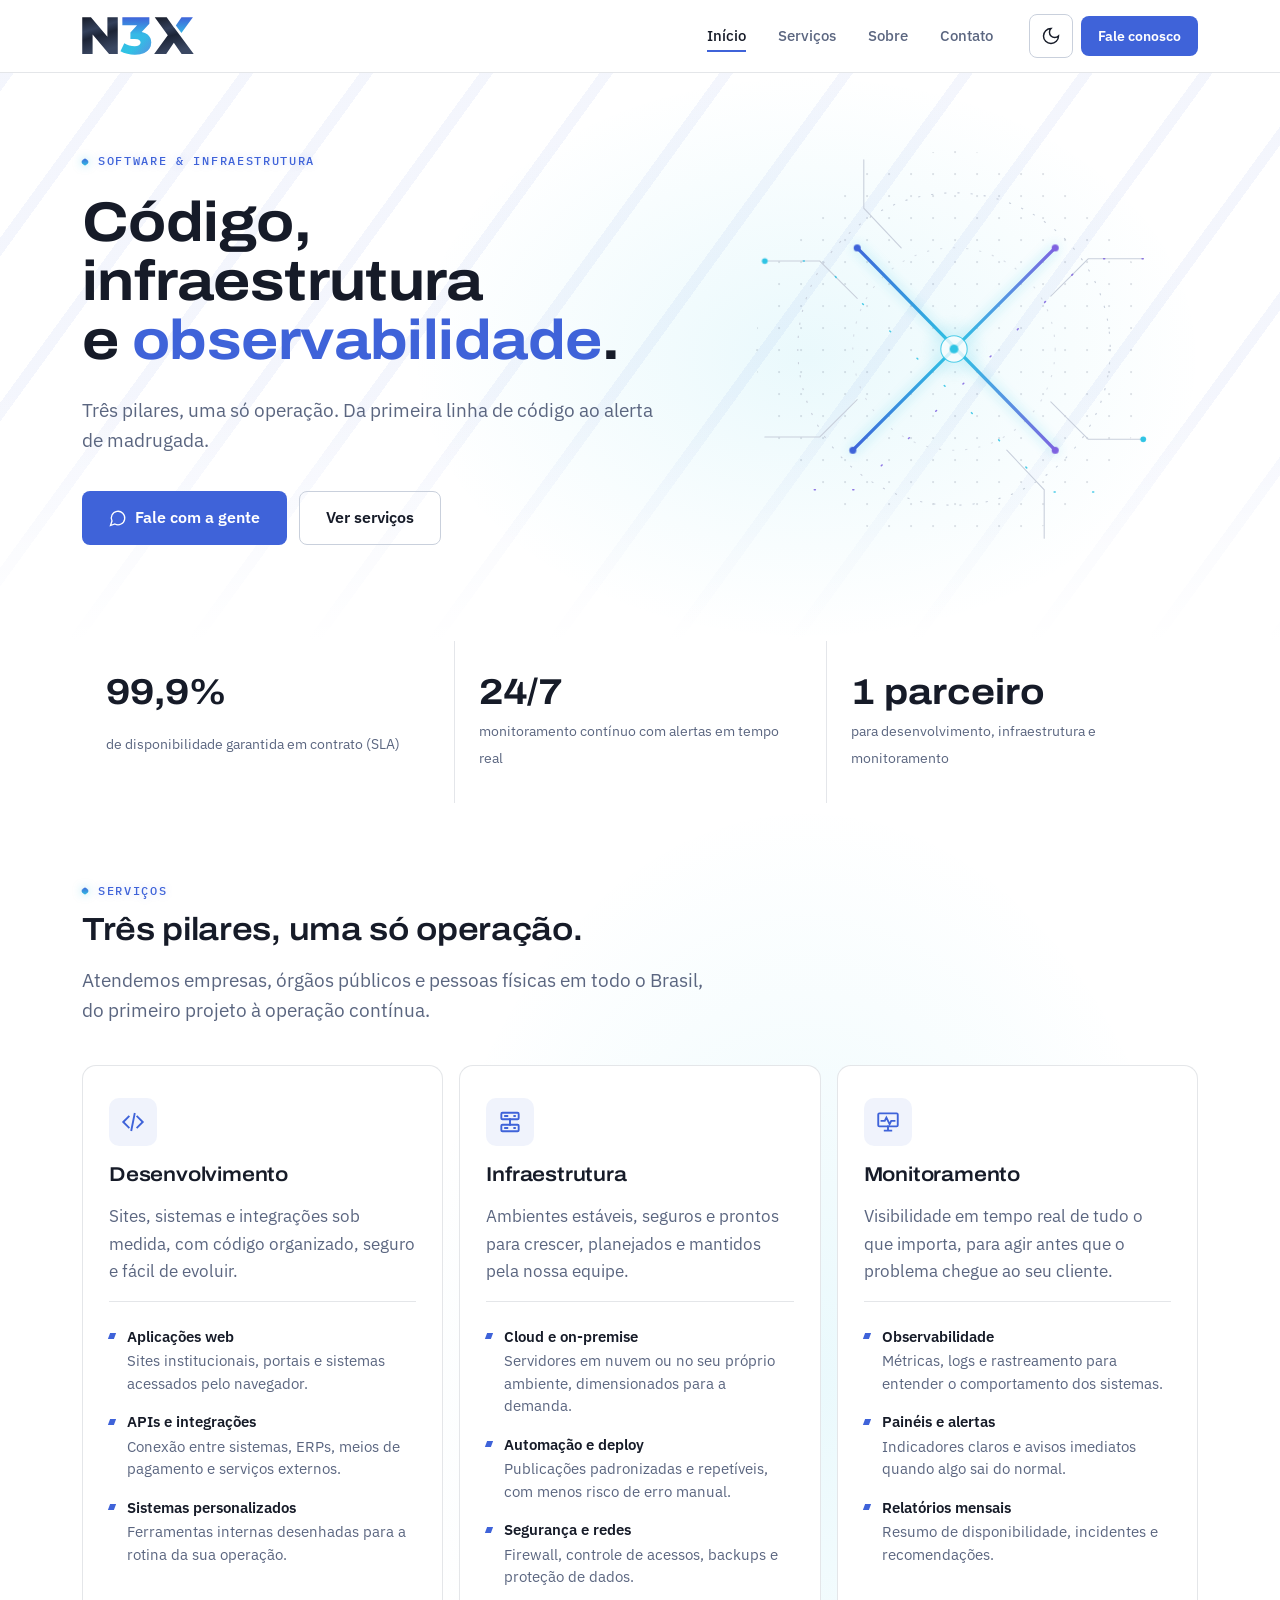
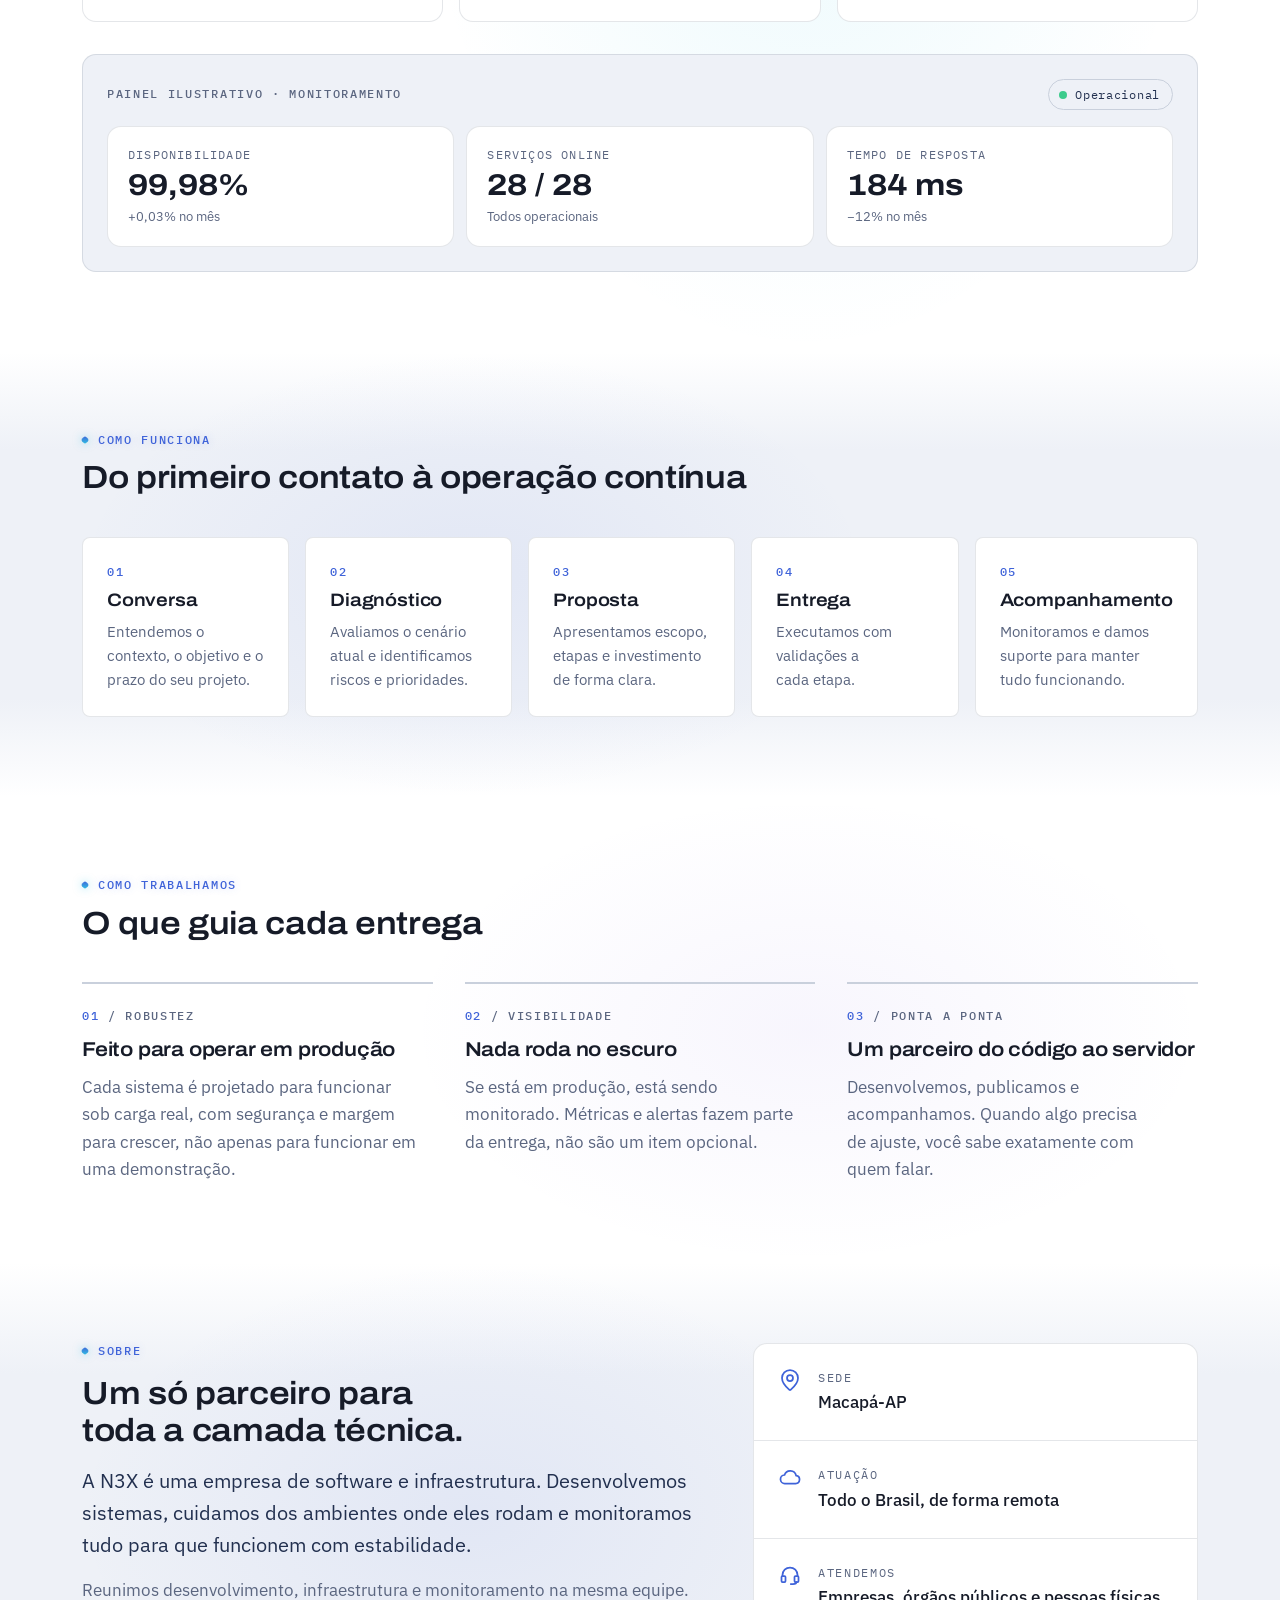
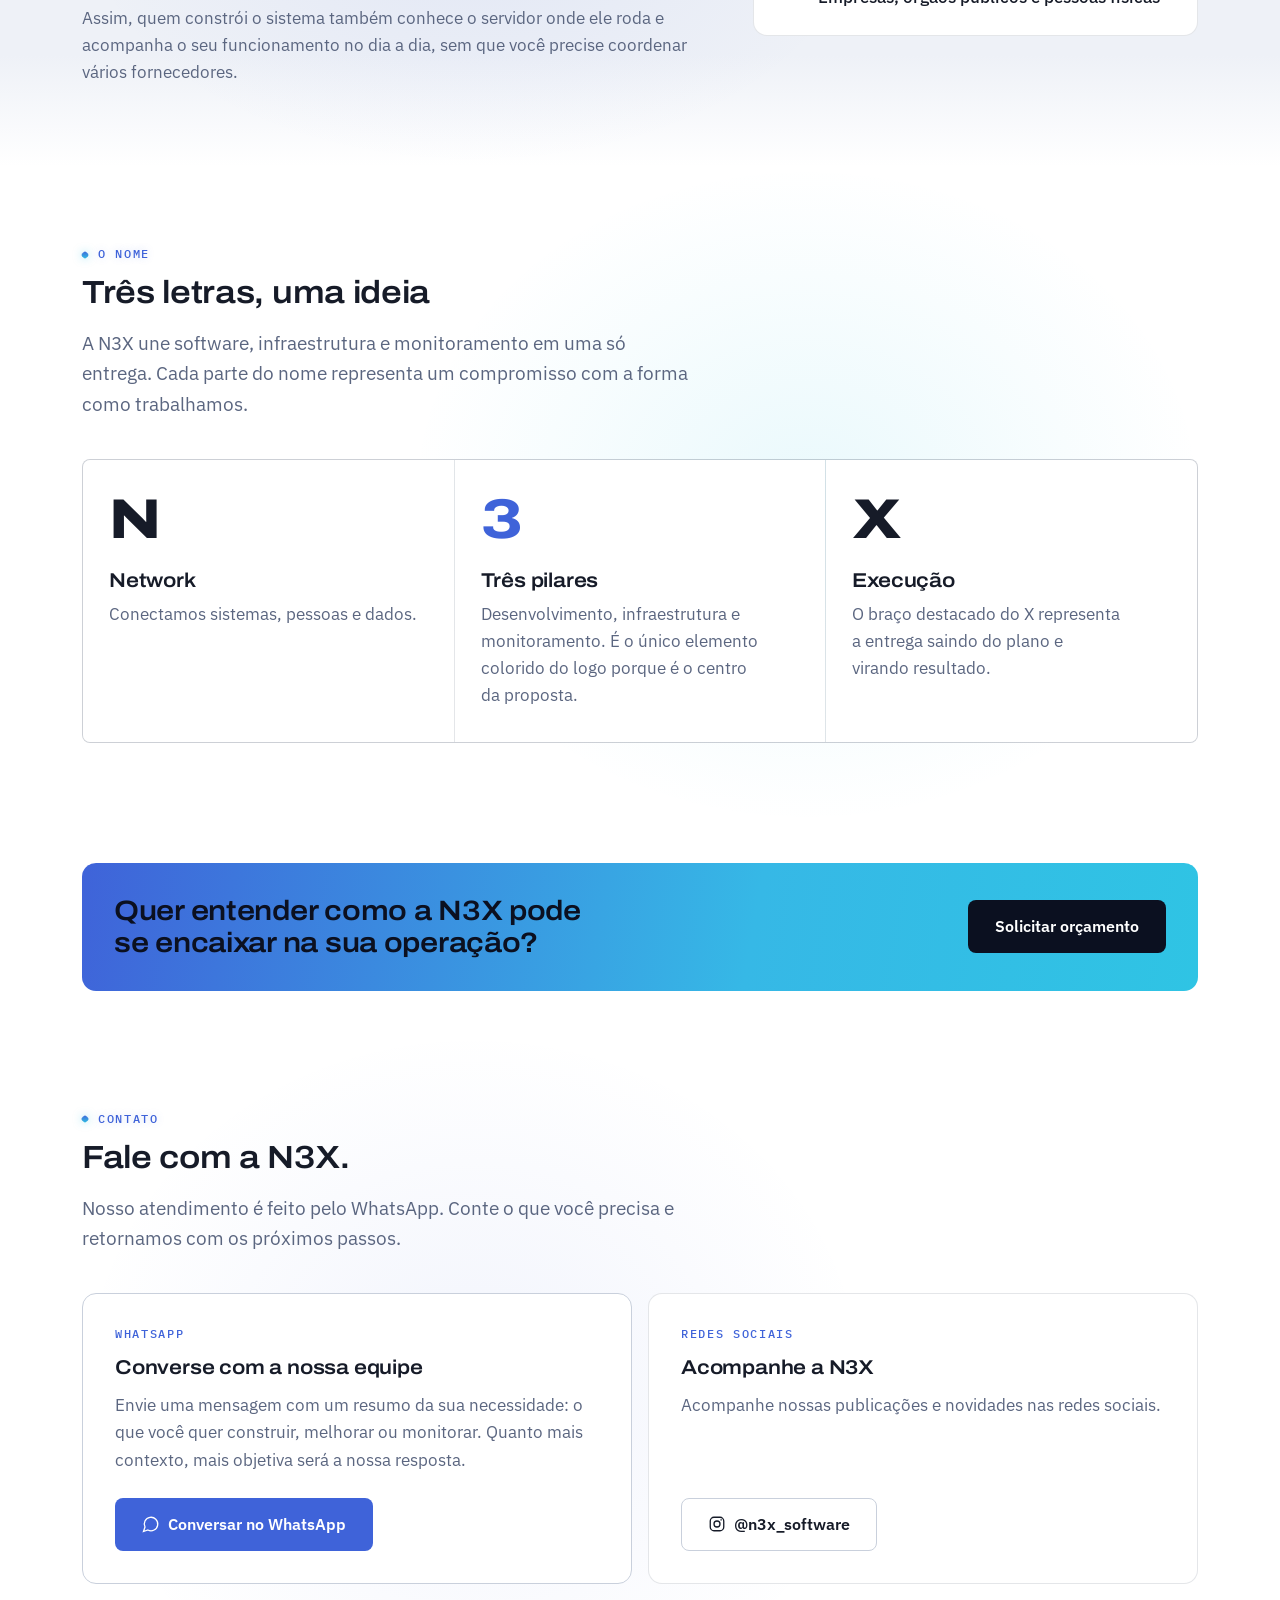
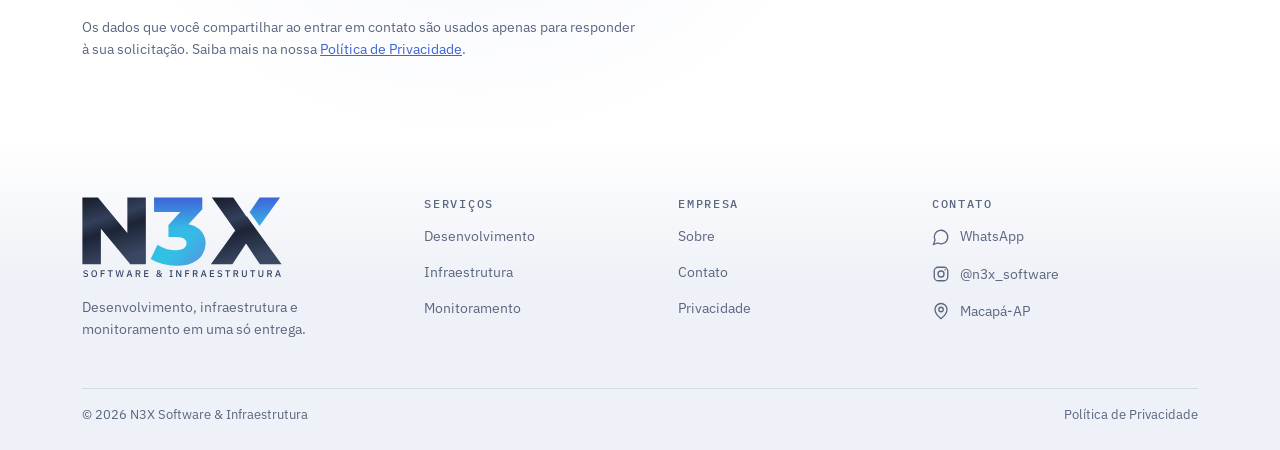
==== commit 1ba42052: "Cards de serviço: foco de luz que acompanha o cursor, como no site anterior Co-Authored-By: Claude O" ====
--- a/public/index.html
+++ b/public/index.html
@@ -27,14 +27,14 @@
 <link rel="manifest" href="site.webmanifest">
 <link rel="preload" href="assets/fonts/archivo-latin-variable.woff2" as="font" type="font/woff2" crossorigin>
 <link rel="preload" href="assets/fonts/ibm-plex-sans-latin-400.woff2" as="font" type="font/woff2" crossorigin>
-<link rel="stylesheet" href="css/tokens.css?v=11">
-<link rel="stylesheet" href="css/fonts.css?v=11">
-<link rel="stylesheet" href="css/theme.css?v=11">
-<link rel="stylesheet" href="css/base.css?v=11">
-<link rel="stylesheet" href="css/components.css?v=11">
-<link rel="stylesheet" href="css/pages.css?v=11">
-<script src="js/tema-inicial.js?v=11"></script>
-<script src="js/main.js?v=11" defer></script>
+<link rel="stylesheet" href="css/tokens.css?v=12">
+<link rel="stylesheet" href="css/fonts.css?v=12">
+<link rel="stylesheet" href="css/theme.css?v=12">
+<link rel="stylesheet" href="css/base.css?v=12">
+<link rel="stylesheet" href="css/components.css?v=12">
+<link rel="stylesheet" href="css/pages.css?v=12">
+<script src="js/tema-inicial.js?v=12"></script>
+<script src="js/main.js?v=12" defer></script>
 <!-- ▲ BLOCO: head -->
 <script type="application/ld+json">
 {
--- a/public/css/theme.css
+++ b/public/css/theme.css
@@ -45,7 +45,8 @@
   --c-neon-texto:    0 0 10px rgba(47, 196, 228, .55), 0 0 2px rgba(47, 196, 228, .35);
   --c-neon-marcador: 0 0 12px rgba(47, 196, 228, .7);
 
-  /* focos de luz das seções */
+  /* focos de luz das seções e do cursor nos cards */
+  --c-luz-cartao:   rgba(47, 196, 228, .10);
   --c-luz-ciano:    rgba(47, 196, 228, .11);
   --c-luz-azul:     rgba(63, 99, 217, .16);
   --c-luz-lilas:    rgba(126, 98, 224, .12);
@@ -82,6 +83,7 @@
   --c-neon-texto:    0 0 8px rgba(63, 99, 217, .22);
   --c-neon-marcador: 0 0 8px rgba(47, 196, 228, .5);
 
+  --c-luz-cartao:   rgba(63, 99, 217, .07);
   --c-luz-ciano:    rgba(47, 196, 228, .10);
   --c-luz-azul:     rgba(63, 99, 217, .07);
   --c-luz-lilas:    rgba(126, 98, 224, .06);
--- a/public/css/components.css
+++ b/public/css/components.css
@@ -305,6 +305,26 @@
   transition: border-color .2s ease, transform .2s ease;
 }
 .card-servico:hover { border-color: var(--c-destaque); transform: translateY(-2px); }
+
+/* Foco de luz que acompanha o cursor (como no site anterior). A posição
+   vem de main.js (--cursor-x/--cursor-y), só em dispositivos com mouse. */
+.card-servico {
+  --cursor-x: 50%;
+  --cursor-y: 50%;
+  position: relative;
+  overflow: hidden;
+}
+.card-servico::before {
+  content: '';
+  position: absolute;
+  inset: 0;
+  background: radial-gradient(360px circle at var(--cursor-x) var(--cursor-y), var(--c-luz-cartao), transparent 48%);
+  opacity: 0;
+  transition: opacity .25s ease;
+  pointer-events: none;
+}
+.card-servico:hover::before { opacity: 1; }
+.card-servico > * { position: relative; }
 .card-servico p { color: var(--c-texto-2); }
 
 .icone-caixa {
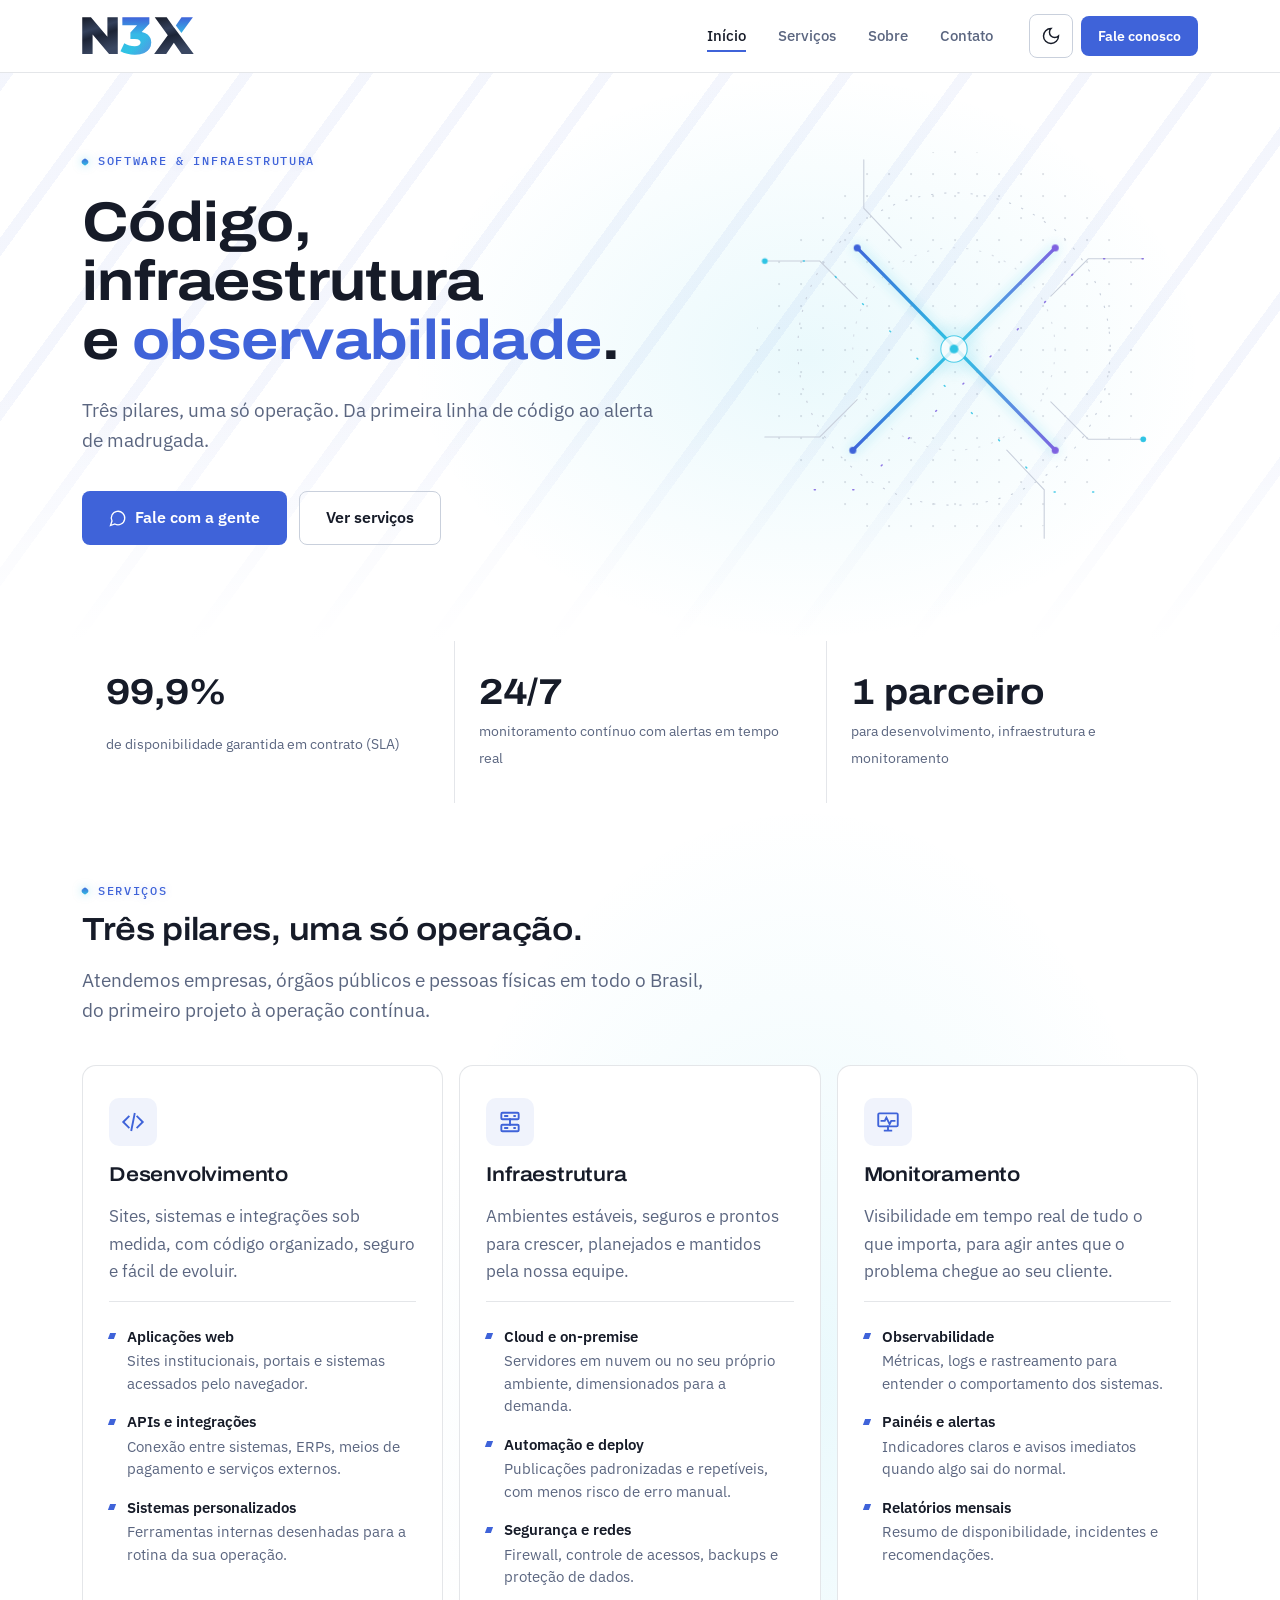
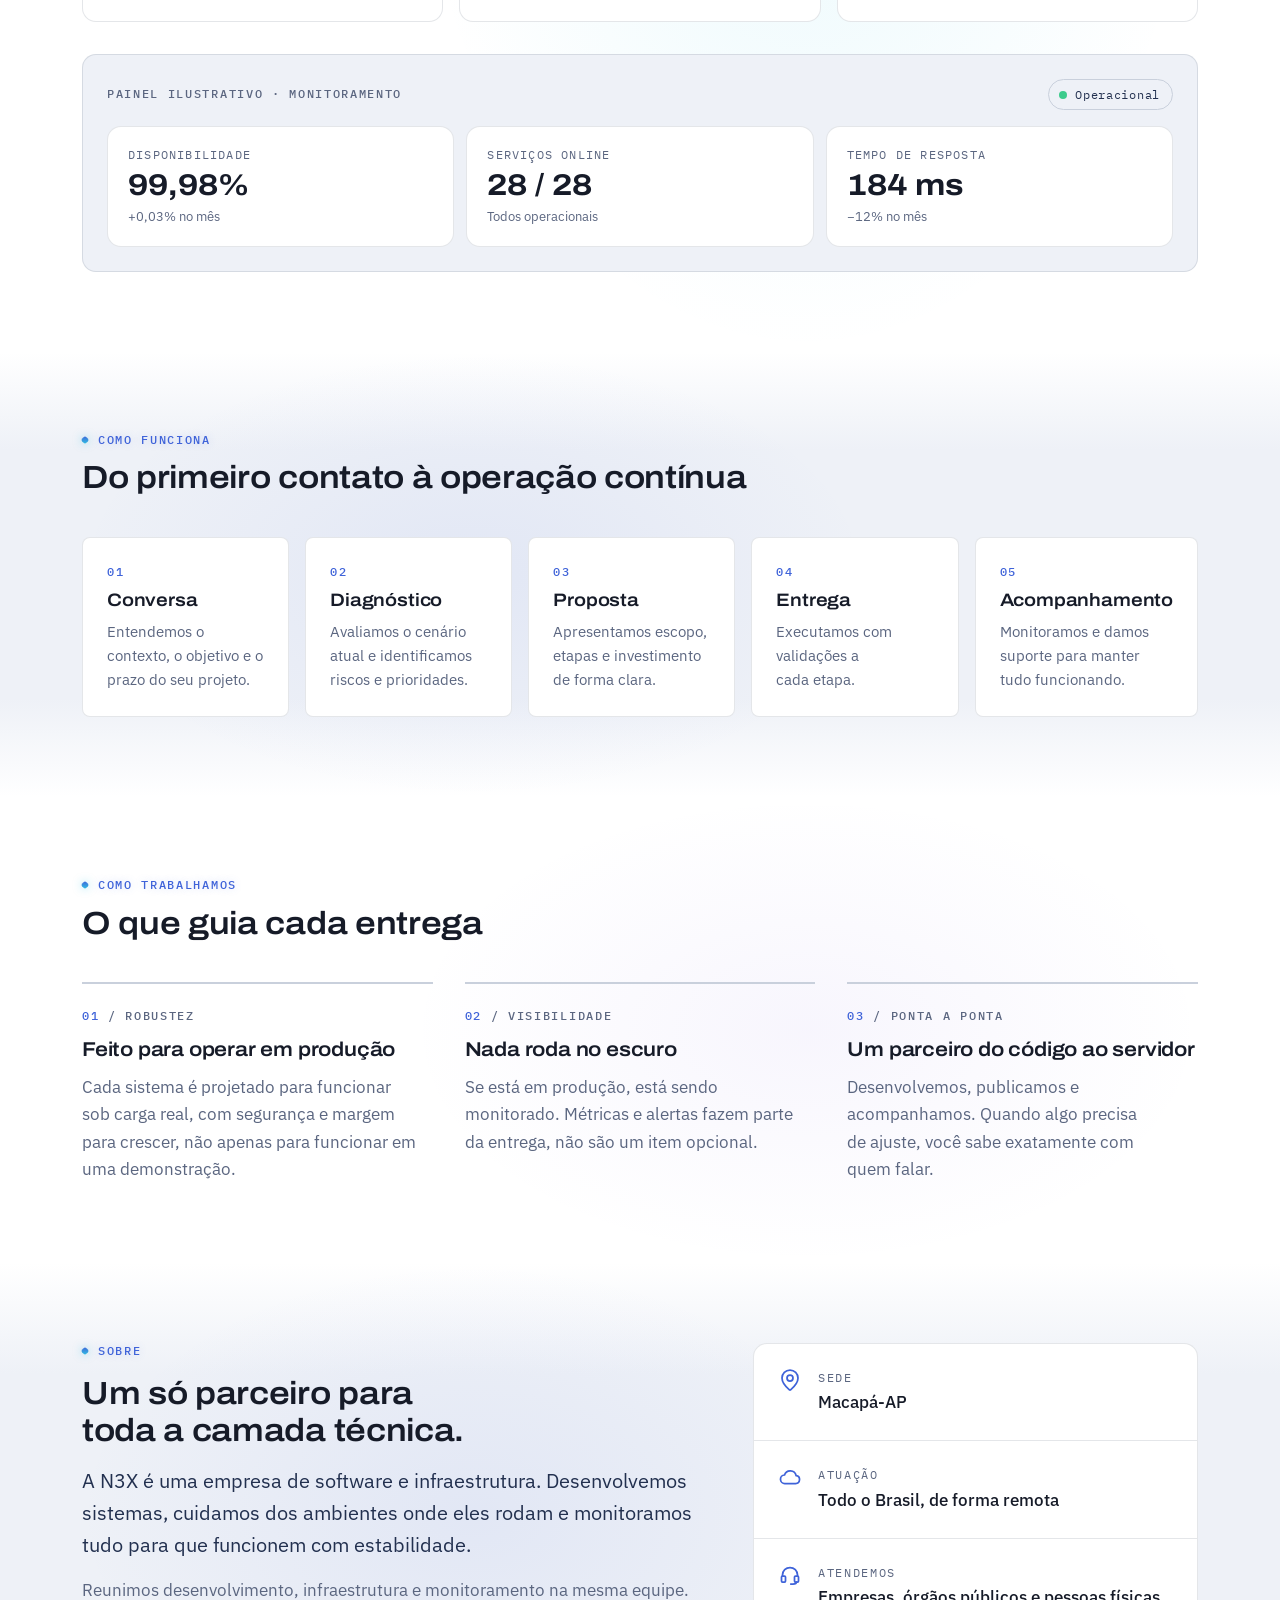
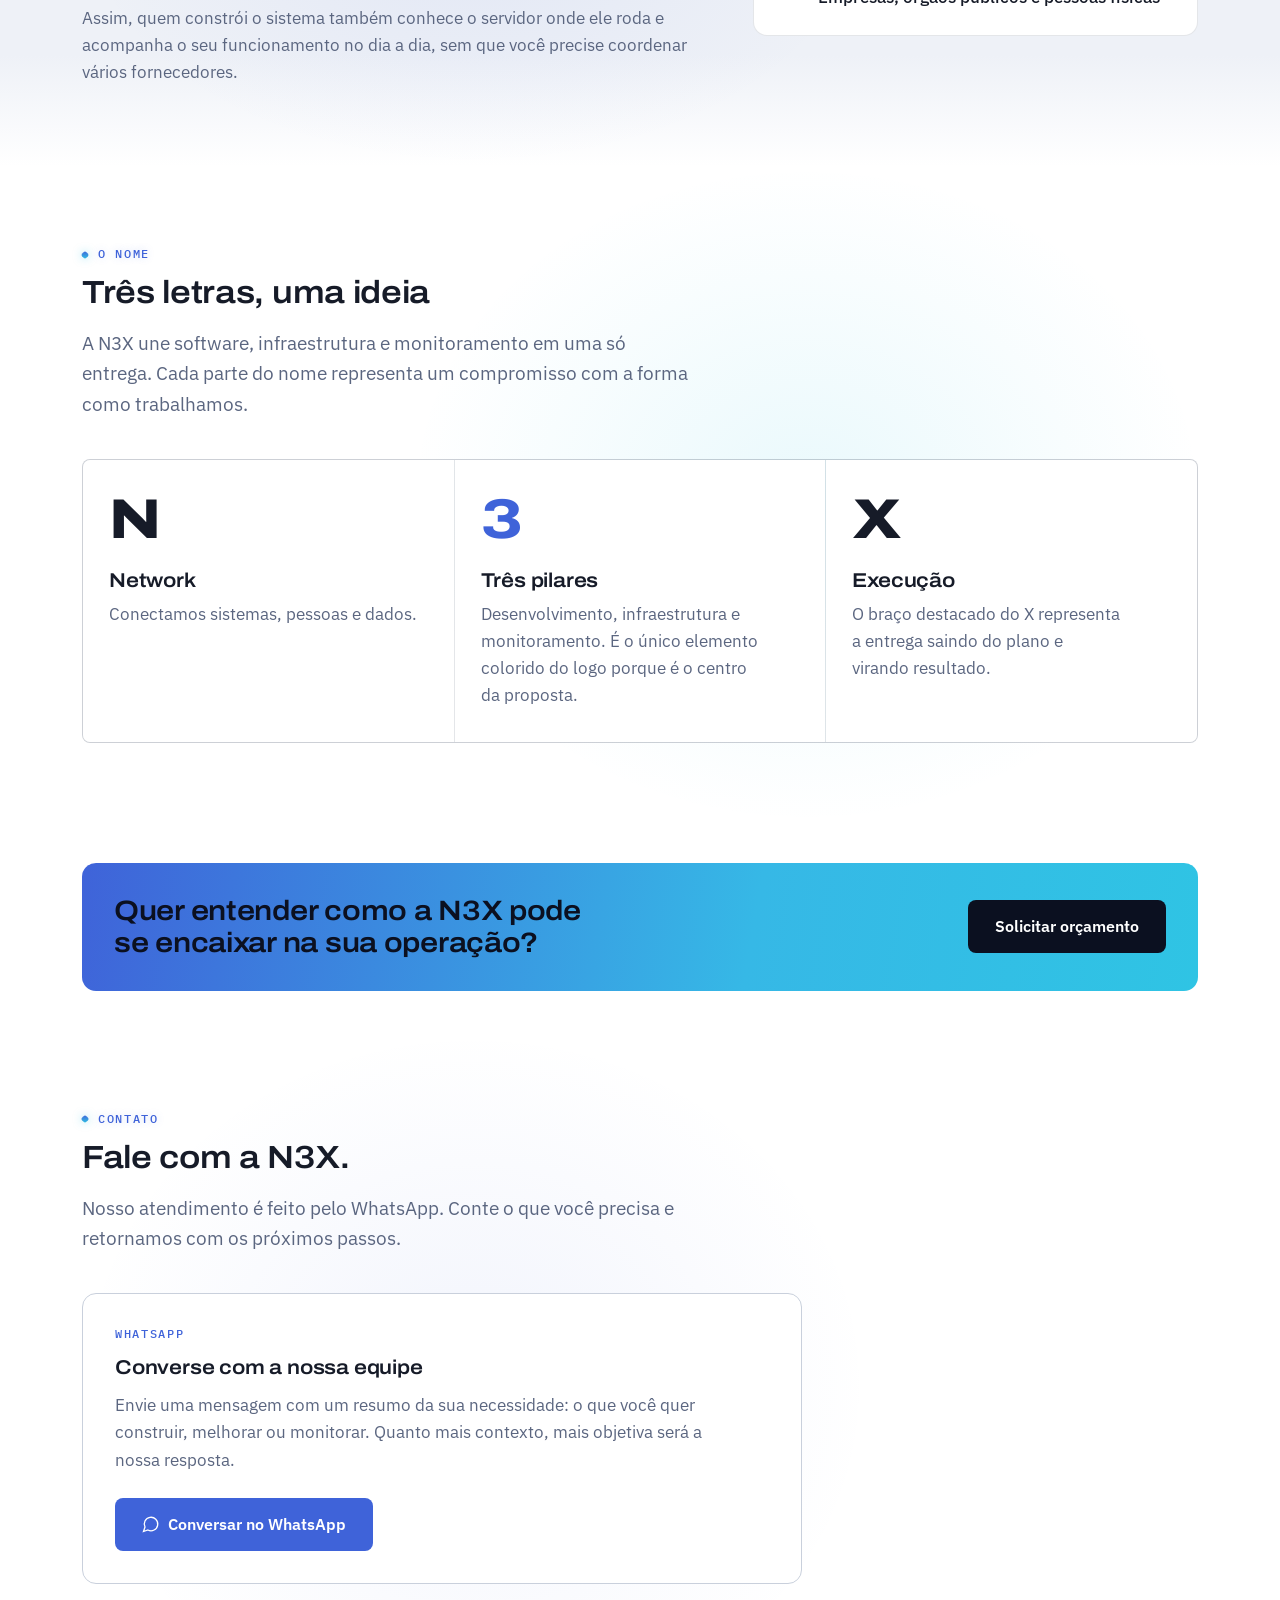
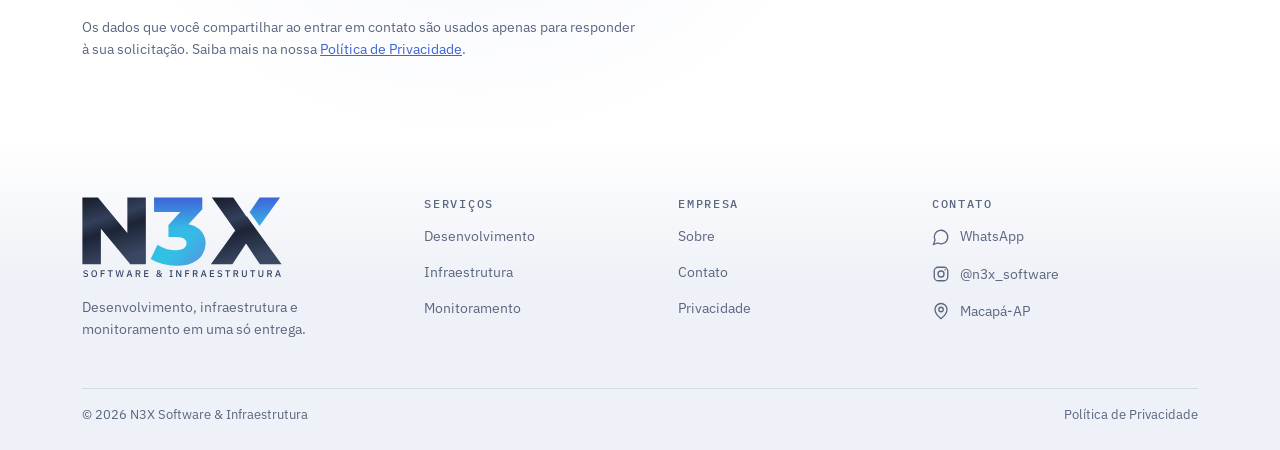
==== commit 898fa0ff: "Contato: remove card de redes sociais (ficam só no rodapé) Co-Authored-By: Claude Opus 5.5 <noreply@" ====
--- a/public/index.html
+++ b/public/index.html
@@ -27,14 +27,14 @@
 <link rel="manifest" href="site.webmanifest">
 <link rel="preload" href="assets/fonts/archivo-latin-variable.woff2" as="font" type="font/woff2" crossorigin>
 <link rel="preload" href="assets/fonts/ibm-plex-sans-latin-400.woff2" as="font" type="font/woff2" crossorigin>
-<link rel="stylesheet" href="css/tokens.css?v=12">
-<link rel="stylesheet" href="css/fonts.css?v=12">
-<link rel="stylesheet" href="css/theme.css?v=12">
-<link rel="stylesheet" href="css/base.css?v=12">
-<link rel="stylesheet" href="css/components.css?v=12">
-<link rel="stylesheet" href="css/pages.css?v=12">
-<script src="js/tema-inicial.js?v=12"></script>
-<script src="js/main.js?v=12" defer></script>
+<link rel="stylesheet" href="css/tokens.css?v=13">
+<link rel="stylesheet" href="css/fonts.css?v=13">
+<link rel="stylesheet" href="css/theme.css?v=13">
+<link rel="stylesheet" href="css/base.css?v=13">
+<link rel="stylesheet" href="css/components.css?v=13">
+<link rel="stylesheet" href="css/pages.css?v=13">
+<script src="js/tema-inicial.js?v=13"></script>
+<script src="js/main.js?v=13" defer></script>
 <!-- ▲ BLOCO: head -->
 <script type="application/ld+json">
 {
@@ -440,23 +440,6 @@
             </a>
           </div>
         </div>
-
-        <div class="contato__card" data-revelar>
-          <span class="rotulo">Redes sociais</span>
-          <h3>Acompanhe a N3X</h3>
-          <p>Acompanhe nossas publicações e novidades nas redes sociais.</p>
-          <div class="acoes">
-            <a class="btn btn--secundario btn--lg" href="https://www.instagram.com/n3x_software/" target="_blank" rel="noopener">
-              <svg class="icone" aria-hidden="true"><use href="#i-instagram"/></svg>
-              @n3x_software
-            </a>
-            <!-- REDES FUTURAS: descomente e preencha o link (ver README.md > "Redes sociais")
-            <a class="btn btn--secundario btn--lg" href="URL_LINKEDIN" target="_blank" rel="noopener">LinkedIn</a>
-            <a class="btn btn--secundario btn--lg" href="URL_FACEBOOK" target="_blank" rel="noopener">Facebook</a>
-            <a class="btn btn--secundario btn--lg" href="URL_TIKTOK" target="_blank" rel="noopener">TikTok</a>
-            -->
-          </div>
-        </div>
       </div>
 
       <p class="aviso-privacidade">Os dados que você compartilhar ao entrar em contato são usados apenas para responder à sua solicitação. Saiba mais na nossa <a href="privacidade.html">Política de Privacidade</a>.</p>
--- a/public/css/pages.css
+++ b/public/css/pages.css
@@ -54,11 +54,11 @@
    ========================================================================== */
 .contato {
   display: grid;
-  grid-template-columns: repeat(2, minmax(0, 1fr));
+  max-width: 720px;
   gap: var(--n3x-e-4);
 }
-/* Os dois cards têm a mesma estrutura (rótulo, título, texto, ações) e a
-   mesma altura; as ações ficam alinhadas na base de cada card. */
+/* Card de contato: rótulo, título, texto e ações alinhadas na base.
+   As redes sociais ficam só no rodapé. */
 .contato__card {
   display: flex;
   flex-direction: column;
@@ -77,7 +77,6 @@
 .aviso-privacidade a { color: var(--c-destaque); }
 
 @media (max-width: 899px) {
-  .contato { grid-template-columns: 1fr; }
   .contato__card { padding: var(--n3x-e-5); }
 }
 
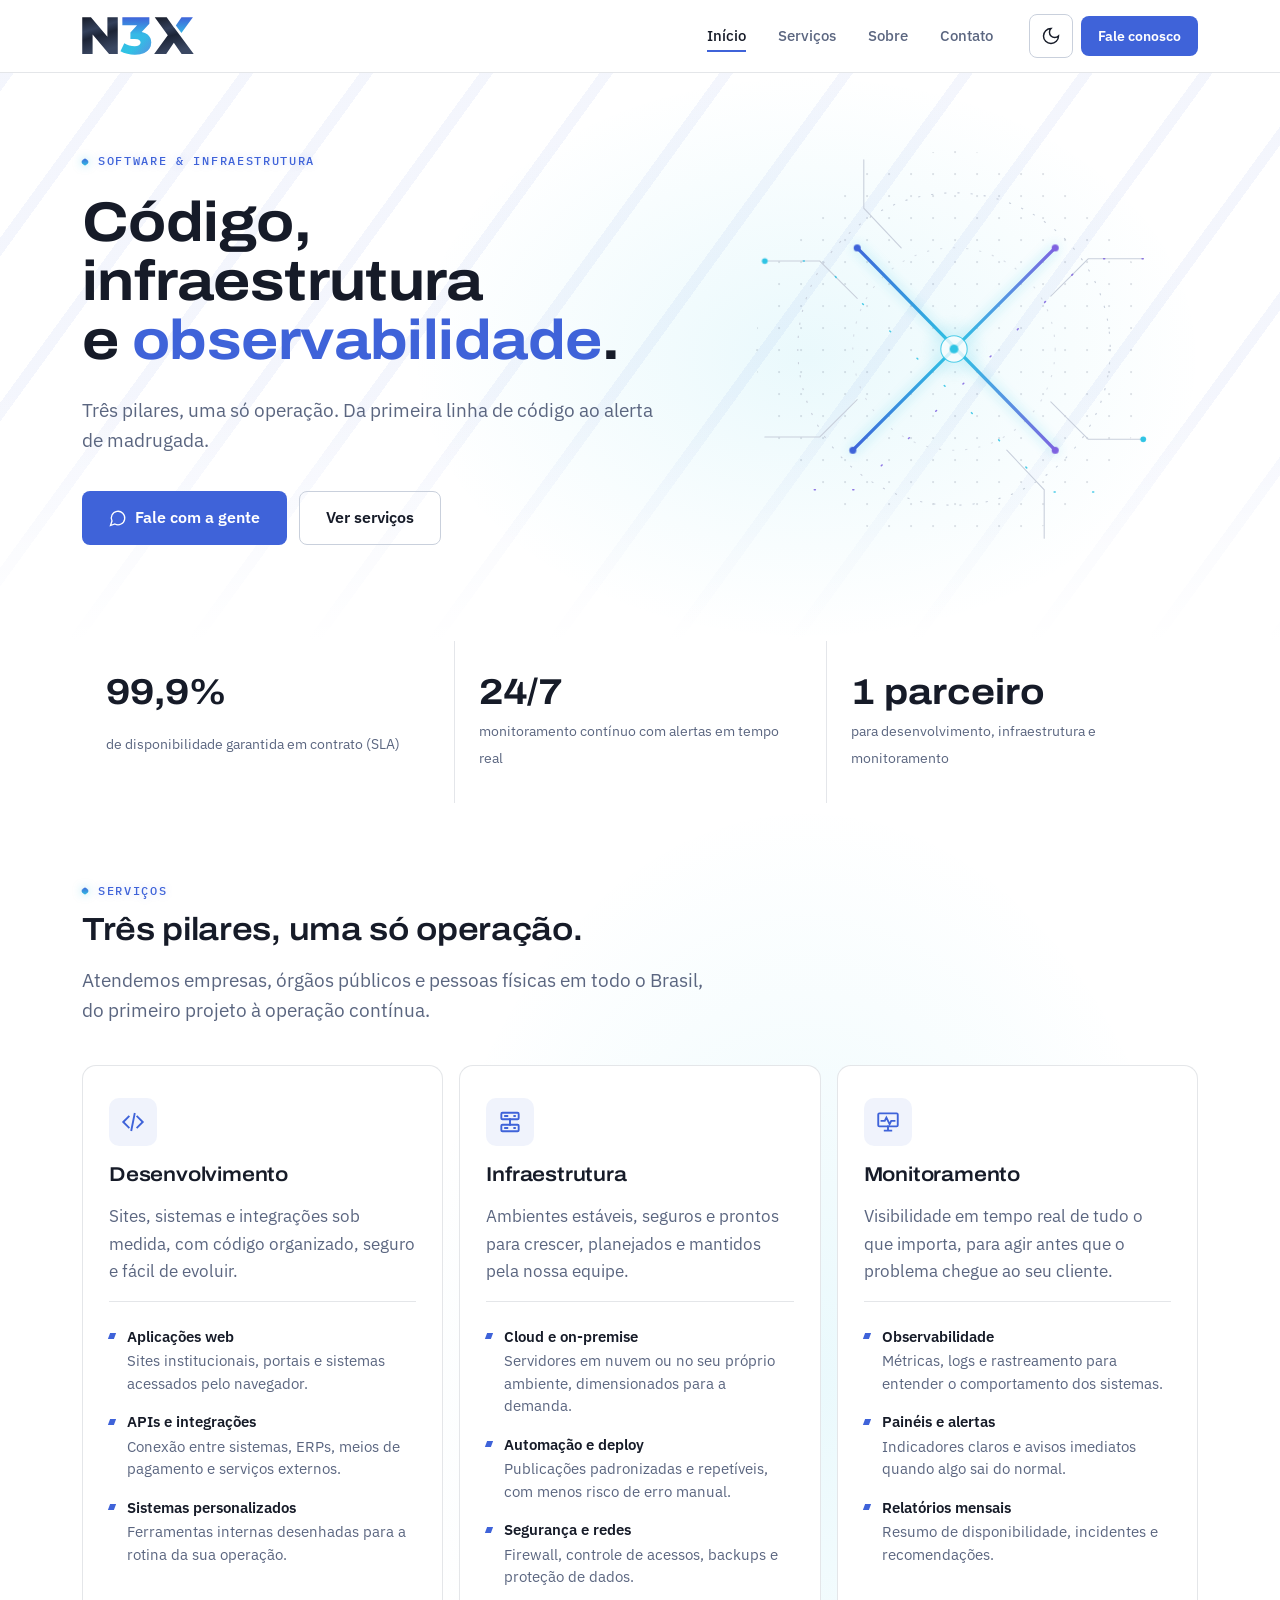
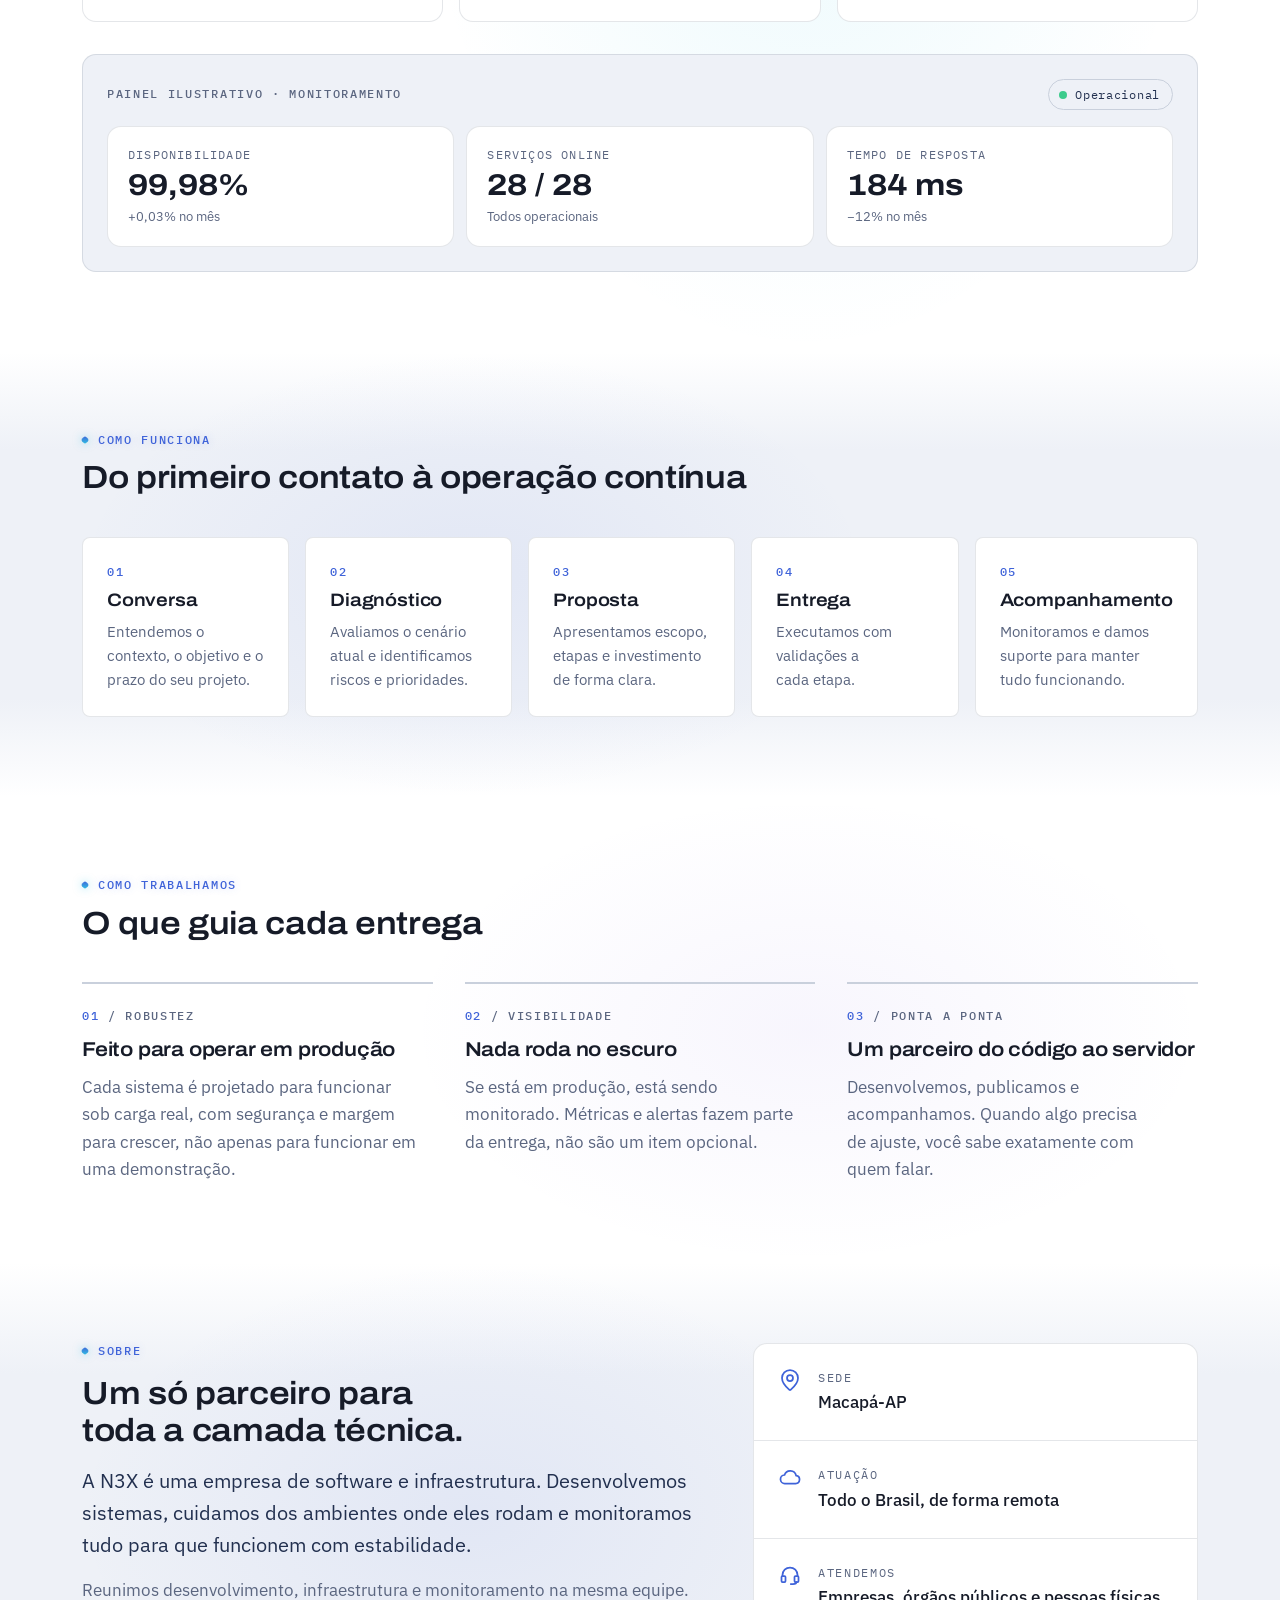
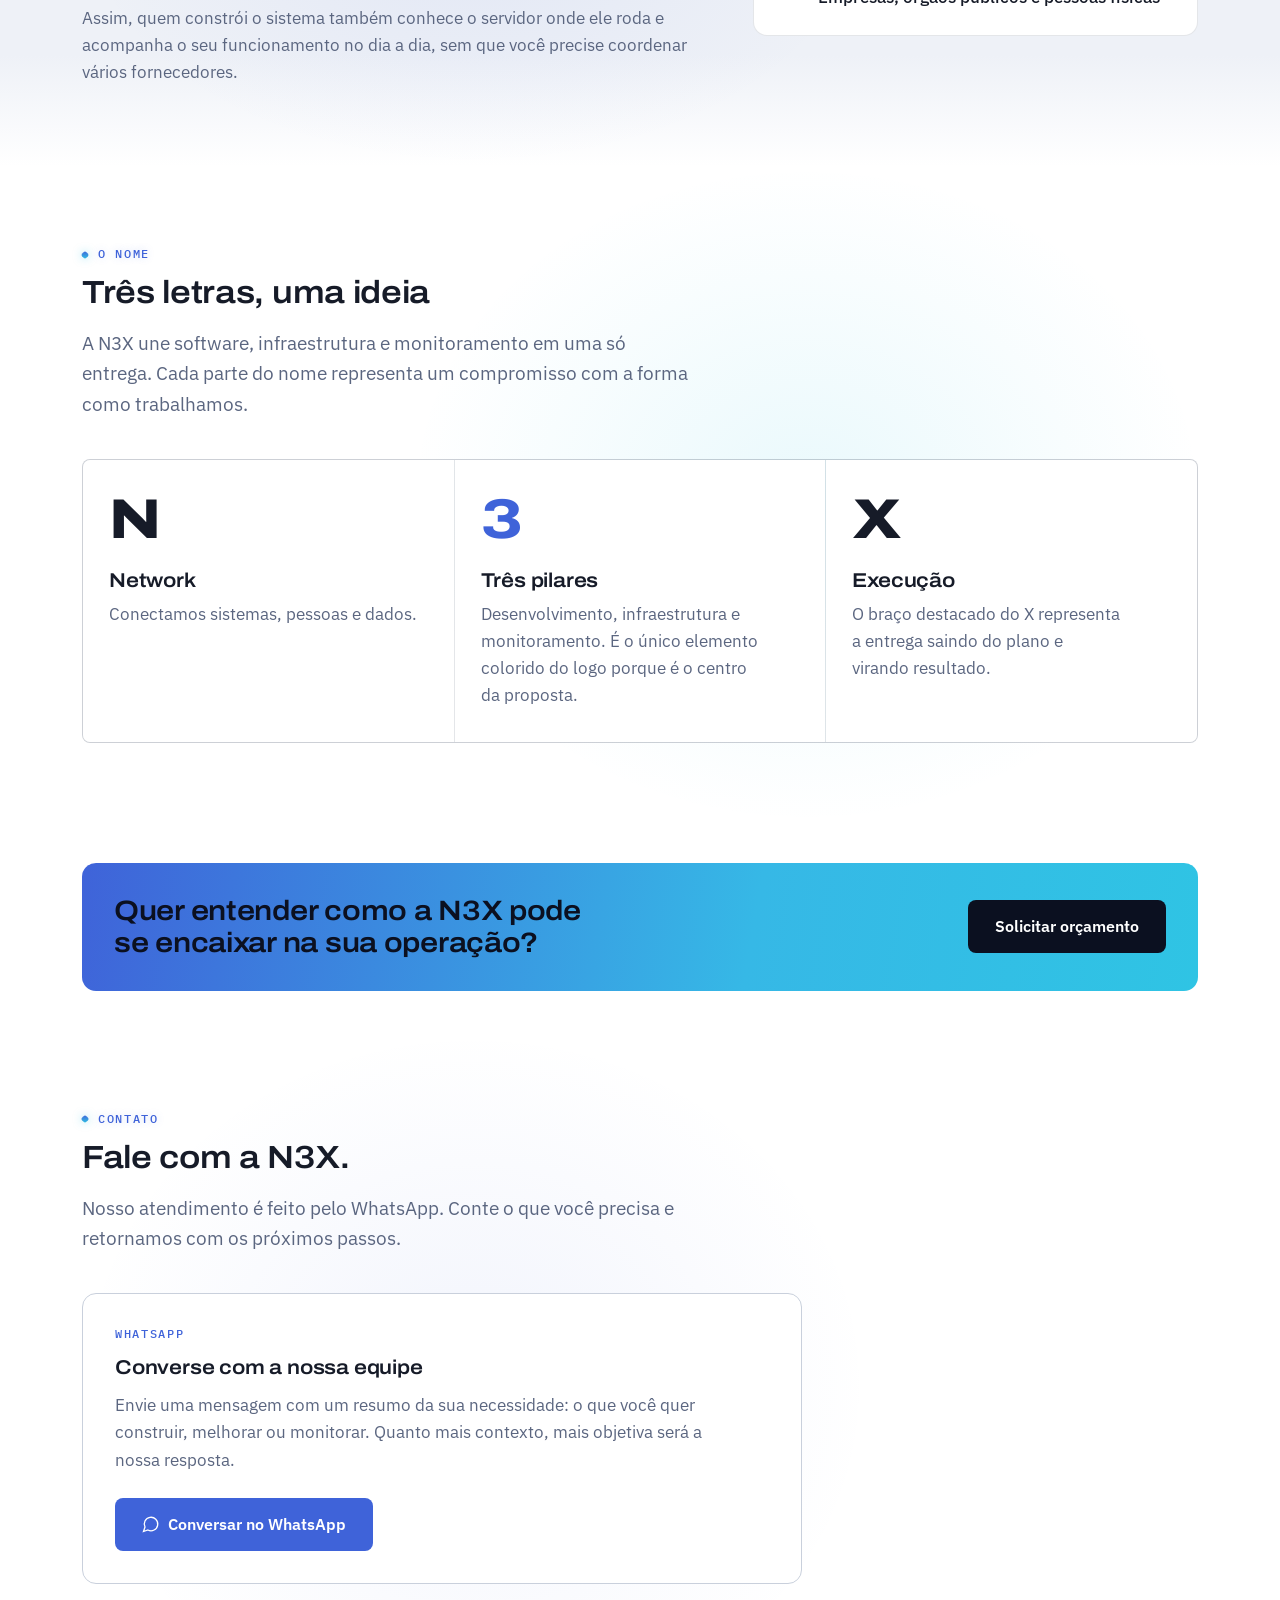
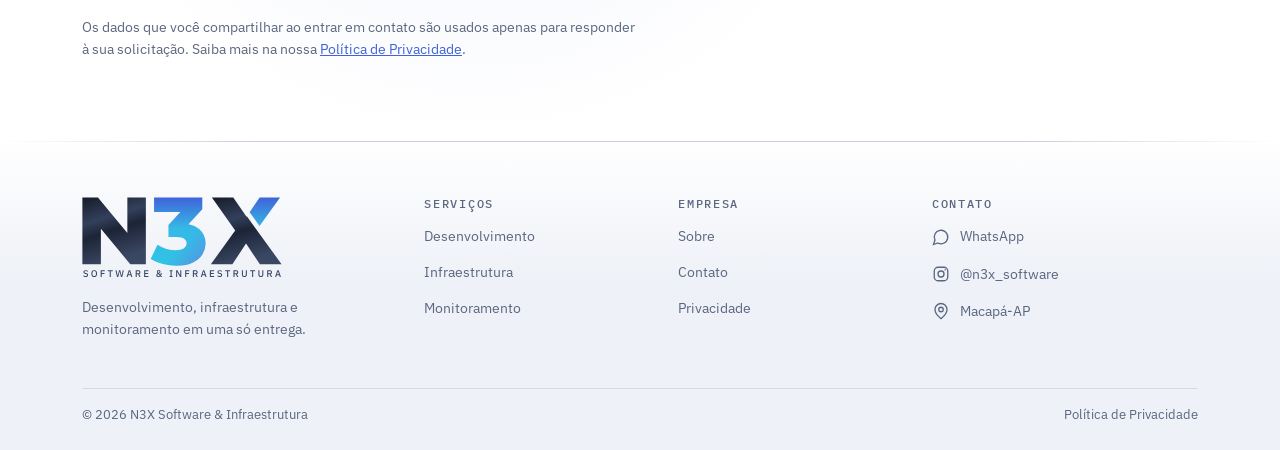
==== commit 3f68321d: "Rodapé: linha de separação com as pontas esmaecidas Co-Authored-By: Claude Opus 5.5 <noreply@anthrop" ====
--- a/public/index.html
+++ b/public/index.html
@@ -27,14 +27,14 @@
 <link rel="manifest" href="site.webmanifest">
 <link rel="preload" href="assets/fonts/archivo-latin-variable.woff2" as="font" type="font/woff2" crossorigin>
 <link rel="preload" href="assets/fonts/ibm-plex-sans-latin-400.woff2" as="font" type="font/woff2" crossorigin>
-<link rel="stylesheet" href="css/tokens.css?v=13">
-<link rel="stylesheet" href="css/fonts.css?v=13">
-<link rel="stylesheet" href="css/theme.css?v=13">
-<link rel="stylesheet" href="css/base.css?v=13">
-<link rel="stylesheet" href="css/components.css?v=13">
-<link rel="stylesheet" href="css/pages.css?v=13">
-<script src="js/tema-inicial.js?v=13"></script>
-<script src="js/main.js?v=13" defer></script>
+<link rel="stylesheet" href="css/tokens.css?v=14">
+<link rel="stylesheet" href="css/fonts.css?v=14">
+<link rel="stylesheet" href="css/theme.css?v=14">
+<link rel="stylesheet" href="css/base.css?v=14">
+<link rel="stylesheet" href="css/components.css?v=14">
+<link rel="stylesheet" href="css/pages.css?v=14">
+<script src="js/tema-inicial.js?v=14"></script>
+<script src="js/main.js?v=14" defer></script>
 <!-- ▲ BLOCO: head -->
 <script type="application/ld+json">
 {
--- a/public/css/components.css
+++ b/public/css/components.css
@@ -692,9 +692,21 @@
    RODAPÉ (kit)
    ========================================================================== */
 .rodape {
+  position: relative;
   padding-block: 56px var(--n3x-e-5);
   background: linear-gradient(to bottom, var(--c-fundo), var(--c-fundo-2) 45%);
   font-size: var(--n3x-t-pequeno);
+}
+/* Linha que marca o início do rodapé: mais visível no centro e sumindo
+   nas laterais, no mesmo espírito das transições suaves entre seções. */
+.rodape::before {
+  content: '';
+  position: absolute;
+  top: 0;
+  left: 0;
+  right: 0;
+  height: 1px;
+  background: linear-gradient(90deg, transparent, var(--c-linha-forte) 20%, var(--c-linha-forte) 80%, transparent);
 }
 .rodape__colunas {
   display: grid;
